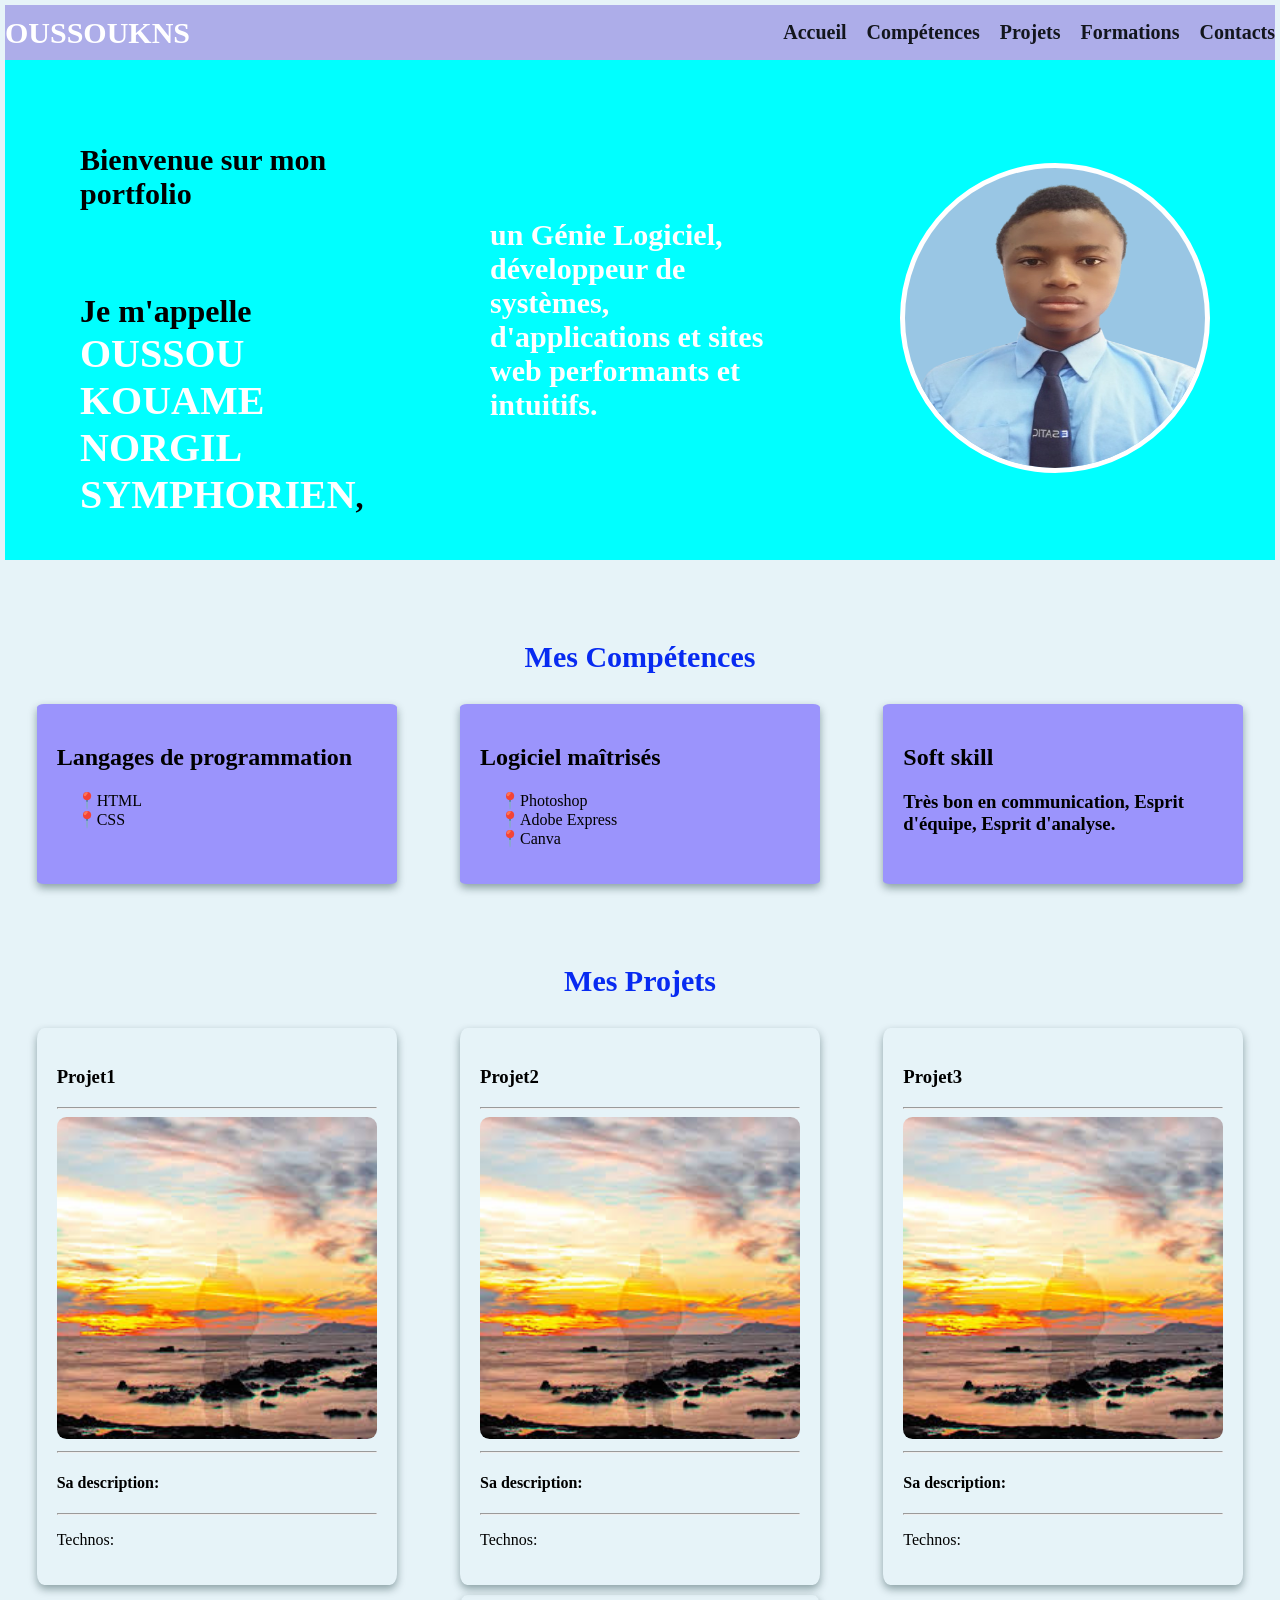
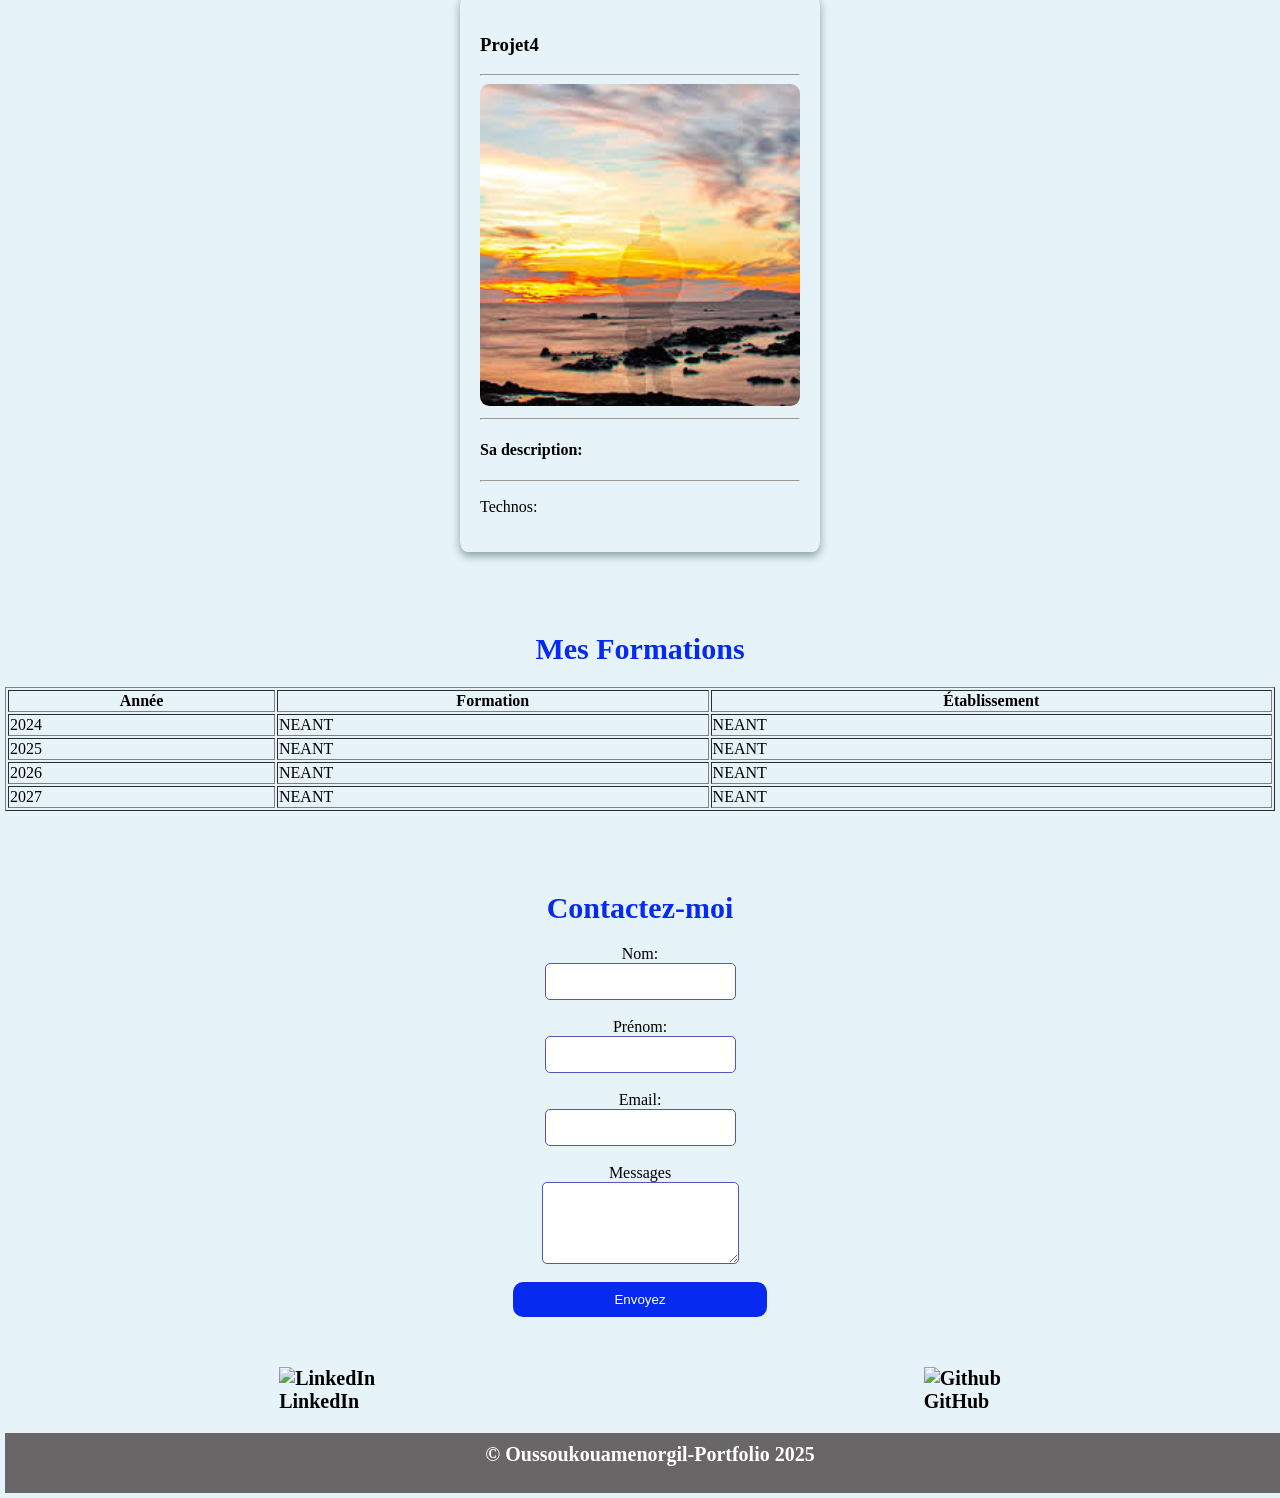
==== index.html @ c42a093f "Add files via upload" ====
<!DOCTYPE html>
<html lang="en">
<head>
    <meta charset="UTF-8">
    <meta name="viewport" content="width=device-width, initial-scale=1.0">
    <link rel="stylesheet" href="style.css">
    <title>monportfolio</title>
</head>
<body>
    <nav>
        <a href="index.html" class="title">OUSSOUKNS</a>
        <ul class="lien" id="lien">
            <li><a href="#accueil">Accueil</a></li>
            <li><a href="#competence">Compétences</a></li>
            <li><a href="#projet">Projets</a></li>
            <li><a href="#formation">Formations</a></li>
            <li><a href="#contact">Contacts</a></li>
        </ul>
        <div class="burger" id="burger">
            <span></span>
            <span></span>
            <span></span>
        </div>
    </nav>
    <div class="hero" id="accueil">
        <div class="accueil">
            <br>
            <h2>Bienvenue sur mon portfolio</h2><br><br>
            <h1>Je m'appelle <span>OUSSOU KOUAME NORGIL SYMPHORIEN</span>,</h1>
        </div>
        <div class="accueil">
            <h3>un Génie Logiciel, développeur de systèmes, d'applications et sites web performants et intuitifs.</h3>
        </div>
        <div class="accueil">
            <img src="phot.png" alt="Portfolio Image">
        </div>
        
    </div>
    <!--conmpétence-->
    <h1 class="titre" id="competence">Mes Compétences</h1>
    <div class="competence">
        
        <div class="cp">
            <h2 >Langages de programmation</h2>
            <ul>
                <li>HTML</li>
                <li>CSS</li>
            </ul>
        </div>
        <div class="cp">
            <h2 >Logiciel maîtrisés</h2>
            <ul>
                <li>Photoshop</li>
                <li>Adobe Express</li>
                <li>Canva</li>
            </ul>
        </div>
        <div class="cp">
            <h2>Soft skill </h2>
            <h3>Très bon en communication, Esprit d'équipe, Esprit d'analyse. </h3>
        </div>
    </div>
    <h1 class="titre" id="projet">Mes Projets</h1>
    <div class="projet">
        
        <div class="pj">
            <h3>Projet1</h3><hr>
            <img src="image1.jpeg" alt="projet1"><hr>
            <h4>Sa description:</h4><hr>
            <p>Technos:</p>
        </div>
        <div class="pj">
            <h3>Projet2</h3><hr>
            <img src="image1.jpeg" alt="projet1"><hr>
            <h4>Sa description:</h4><hr>
            <p>Technos:</p>
        </div>
        <div class="pj">
            <h3>Projet3</h3><hr>
            <img src="image1.jpeg" alt="projet1"><hr>
            <h4>Sa description:</h4><hr>
            <p>Technos:</p>
        </div>
        <div class="pj">
            <h3>Projet4</h3><hr>
            <img src="image1.jpeg" alt="projet1"><hr>
            <h4>Sa description:</h4><hr>
            <p>Technos:</p>
        </div>
    </div>
    <h1 class="titre" id="formation">Mes Formations</h1>
    <div class="formation">
        
        <table border="1" width="100%">
            <tr>
                <th>Année</th>
                <th>Formation</th>
                <th>Établissement</th>
            </tr>
            <tr>
                <td>2024</td>
                <td>NEANT</td>
                <td>NEANT</td>
            </tr>
            <tr>
                <td>2025</td>
                <td>NEANT</td>
                <td>NEANT</td>
            </tr>
            <tr>
                <td>2026</td>
                <td>NEANT</td>
                <td>NEANT</td>
            </tr>
            <tr>
                <td>2027</td>
                <td>NEANT</td>
                <td>NEANT</td>
            </tr>
        </table>
    </div>
    <h1 class="titre" id="contact">Contactez-moi </h1>
    <div class="contact">
        <form action="">
            <label for="nom">Nom:</label>
            <input type="text" id="nom" name="nom" required><br>
            <label for="prenom">Prénom:</label>
            <input type="text" id="prenom" name="prenom" required><br>
            <label for="email">Email:</label>
            <input type="email" id="email" name="email" required><br>
            <label for="message">Messages</label>
            <textarea id="message" name="message" rows="4" required></textarea><br>
            <button type="submit" id="messagerie">Envoyez</button>
        </form>
    </div>
    <div class="canaux">
        <!--lien vers linkedin et github avec des icons--> 
        <div> <a href="https://www.linkedin.com/in/kouame-oussou/"><img src="https://img.freepik.com/vecteurs-premium/logo-rond-linkedin-isole-fond-blanc_469489-985.jpg?semt=ais_hybrid&w=740" alt="LinkedIn" width="50" height="50"><br>LinkedIn</a></div>
        <div><a href="https://github.com/000000DI"><img src="https://cdn.pixabay.com/photo/2022/01/30/13/33/github-6980894_640.png" alt="Github" width="50" height="50"><br>GitHub</a></div>
    </div>
    <footer>

        <p>&copy; <a href="index.html">Oussoukouamenorgil-Portfolio 2025</a> </p>
    </footer>
    <script>
        const burger =document.getElementById('burger');
        const liens= document.getElementById('lien');
        burger.addEventListener('click',() => {
            liens.classList.toggle('active');
            
        });
        
        //Effacer les données du formulaire après l'envoi
        const form = document.querySelector('form');
        form.addEventListener('submit', (event) => {
            event.preventDefault(); // Empêche l'envoi du formulaire
            form.reset(); // Réinitialise le formulaire
            alert('Message envoyé ✨✉!');
        });
    </script>
 
</body>
</html>
---- style.css ----
body{
    background-color: #e6f3f8;
    margin: 5px;
}
/* les liens et listes*/
nav{
    background-color: rgb(173, 173, 233);
    position:relative;
    display: flex;
    justify-content: space-between;
    align-items: center;
    z-index: 4;
    
}
.title{
    color: white;
    font-size: 30px;
    text-decoration: none;
    font-weight: bold;
}

nav ul{
    display: flex;
    gap: 20px;
    list-style: none; 
}
.burger{
    display: none;
    cursor: pointer;
    gap: 4px;
    flex-direction: column;
}

.burger span{
    height: 3px;
    width: 30px;
    background-color: rgb(29, 86, 190);
    border-radius: 5px;
}
@media (max-width:768px){
    .lien {
        display: none;
        position: absolute;
        top: 25px;
        right: 5px;
        background-color: rgb(173, 173, 233);
        flex-direction: column;
        width: 40%;
        border: 2px solid rgb(173, 173, 233);

    }
    .lien li{
        gap: 5px;
        padding: 10px;
        text-align: center;
        border: 1px solid rgb(82, 82, 185);
        border-radius: 5px;
    }
   
    .burger{
        display: flex;
    }
    .lien.active{
        display: flex;
    }


}


nav .lien li a:hover{
    color: white;
    
}
nav .lien li a{
    color: rgb(19, 22, 29);
    transition: color 0.3s;
    text-decoration: none;
    
}
nav .lien li{
    font-size: 20px;
    font-weight: bold;
   
    
}



/*le hero*/
.hero{
    background-color: aqua;
    display: flex;
    flex-wrap: wrap;
    align-items: center;

    background-size: cover;
    background-image: url('land.jpg');
    justify-content: space-around;
    z-index: 3;
    padding: 20px;
}

.hero div h2{
    font-size: 30px;
    
}
.hero div h1, .hero div h2{
    color: black;
}
/* le hero à voir*/
.hero .accueil{
    width: 300px;
    margin-top: 20px;
   
}
.hero div span{
    color: white;
    font-size: 40px;
    font-weight: bold;
}
.hero div h1:hover span{
    color: rgb(221, 129, 23);
}
.hero .accueil h3{
    color: white;
    font-family:Verdana;
    font-weight: bold;
    font-size: 30px;
}
.hero div img{
   
    width: 300px;
    height: 300px;
    background-color: rgb(153, 198, 228);
    border-radius: 50%;
    border: 5px solid white;
    
}
/*le contenu*/
.titre{
    text-align: center;
    font-size: 30px;
    font-weight: bold;
    margin-top: 20px;
    margin-top: 80px;
    color: rgb(7, 42, 241);
}
.competence, .projet{
    display: flex;
    justify-content: space-around;
    flex-wrap: wrap;
    height: auto;
}
.competence .cp, .projet .pj{
    box-shadow:0 4px 8px rgba(1, 38, 41, 0.4) ;
    width: 320px;
    padding: 20px;
    border-radius: 2%;
    margin-top: 10px;
}
.competence .cp{
    background-color: rgb(155, 148, 252);
}
.projet .pj img{
    width: 100%;
    border-radius: 3%;
    text-align: center;
}
.projet .pj:hover img{
    transform: translate(-30%, -30%) scale(1.1);
}
.cp ul li{
    list-style: '📍';
}
/*formuaire de contact*/
.contact{
    text-align: center;

}
form{
    display: flex;
    flex-direction: column;
    align-items: center;
}
form input, form textarea{
    border: 1px solid rgb(85, 85, 189);
    border-radius: 5px;
    padding: 10px;
    outline: none;
}
form button{
    outline: none;
    border: none;
    background-color: rgb(7, 42, 241);
    padding: 10px;
    color: white;
    border-radius: 10px;
    width: 20%;
}
form button:hover{
    background-color: rgb(18, 221, 35);
    transition: 0.5s;
}
.canaux{

    justify-content: space-around;
    display: flex;
    margin-top: 50px;
    flex-wrap: wrap;
}
.canaux div a{
    text-decoration: none;
    color: black;
    font-size: 20px;
    font-weight: bold;

}





/*footer*/
footer{
    background-color: rgb(104, 102, 102);
    color: white;
    position: relative;
    padding: 10px;
    width: 100%;
    height: 40px;
    margin-top: 20px;
    margin-bottom: 0;
}
footer p{
    text-align: center;
    font-size: 20px;
    font-weight: bold;
    margin: 0;
    padding: 0;
}
footer p a{
    text-decoration: none;
    color: white;
}
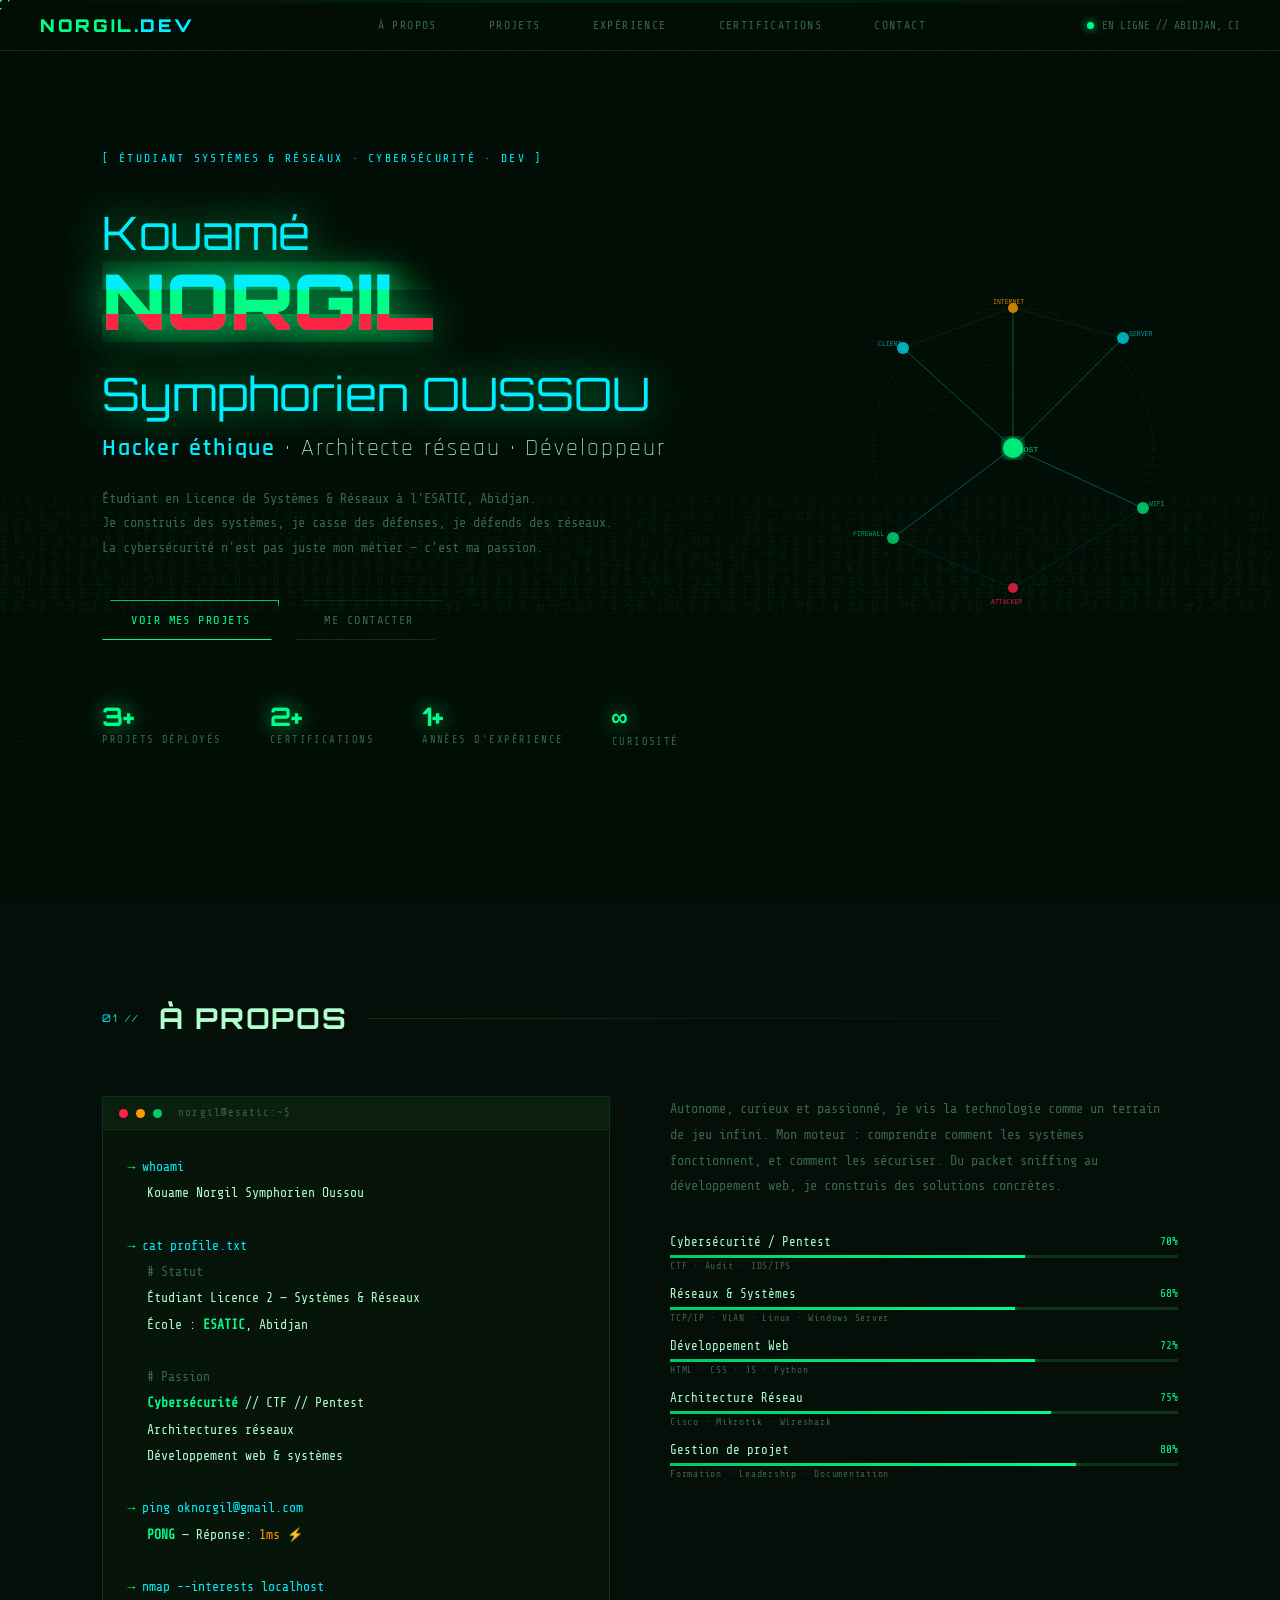
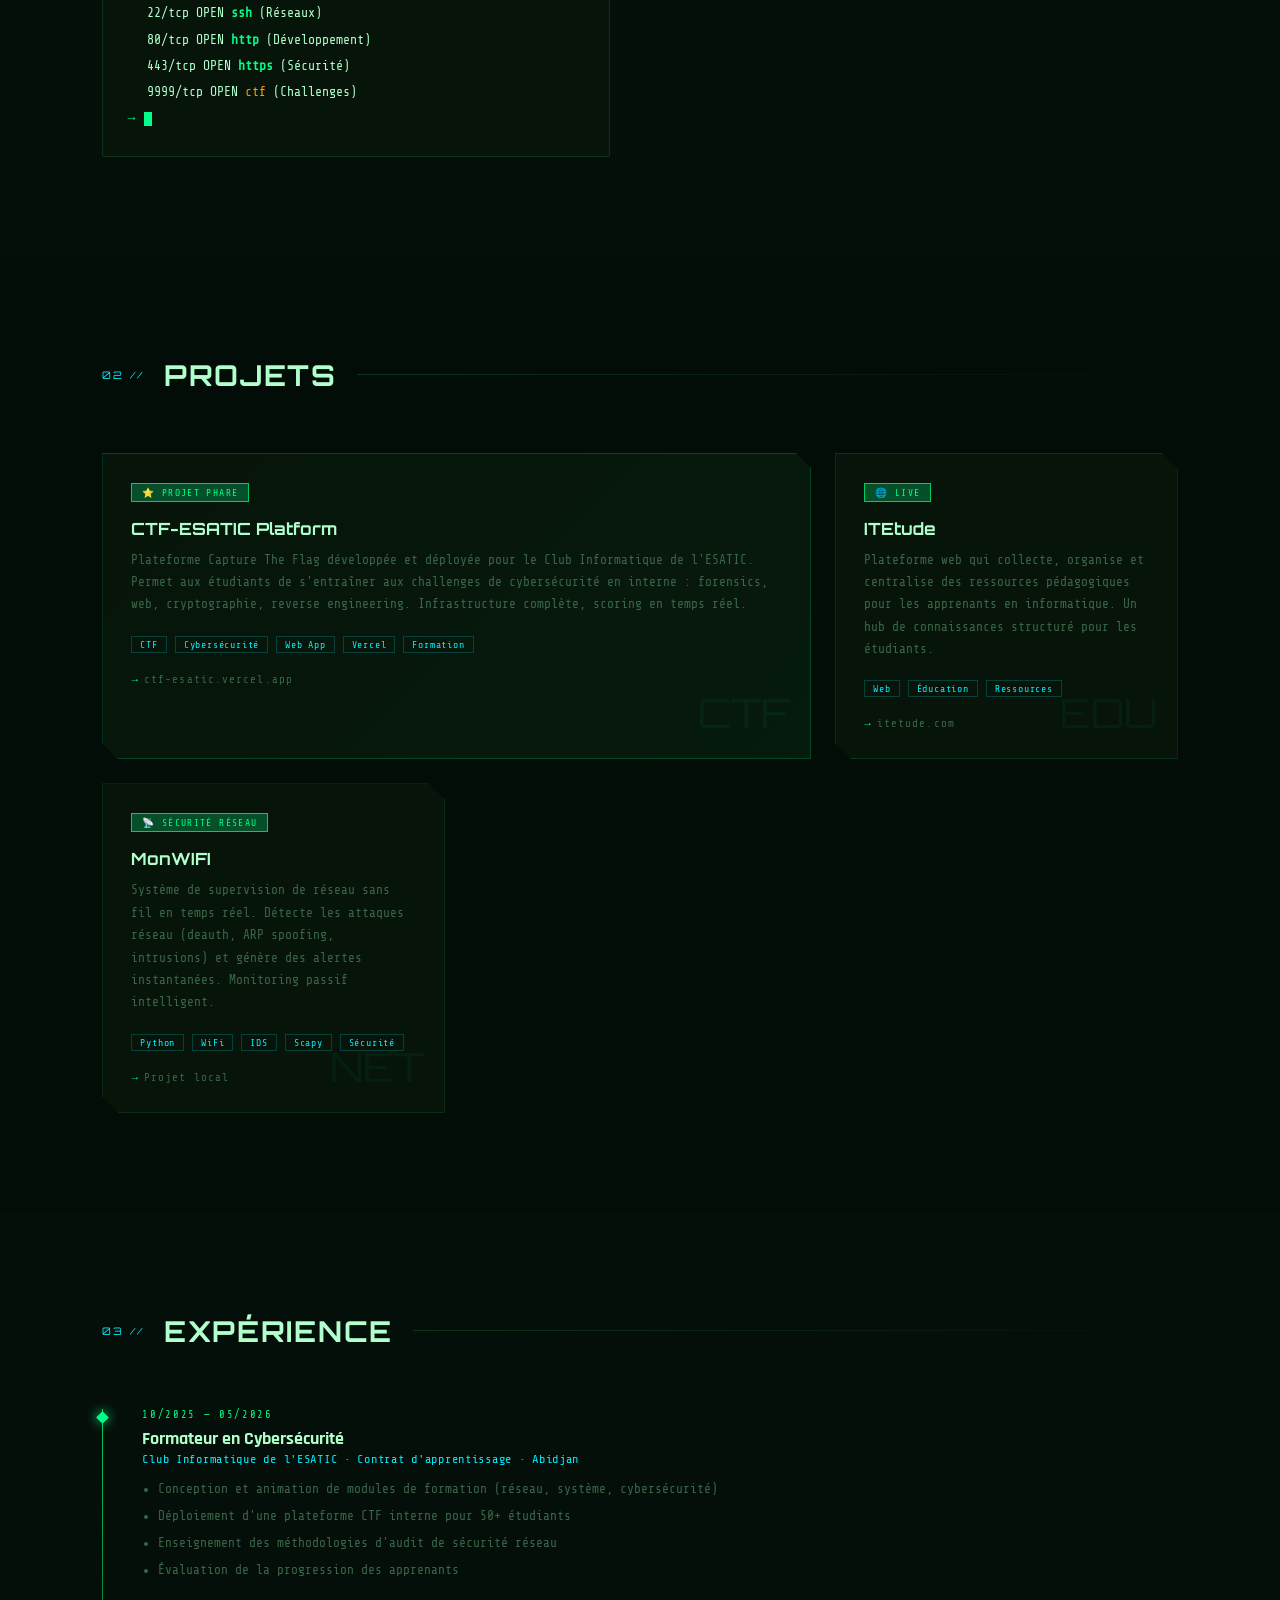
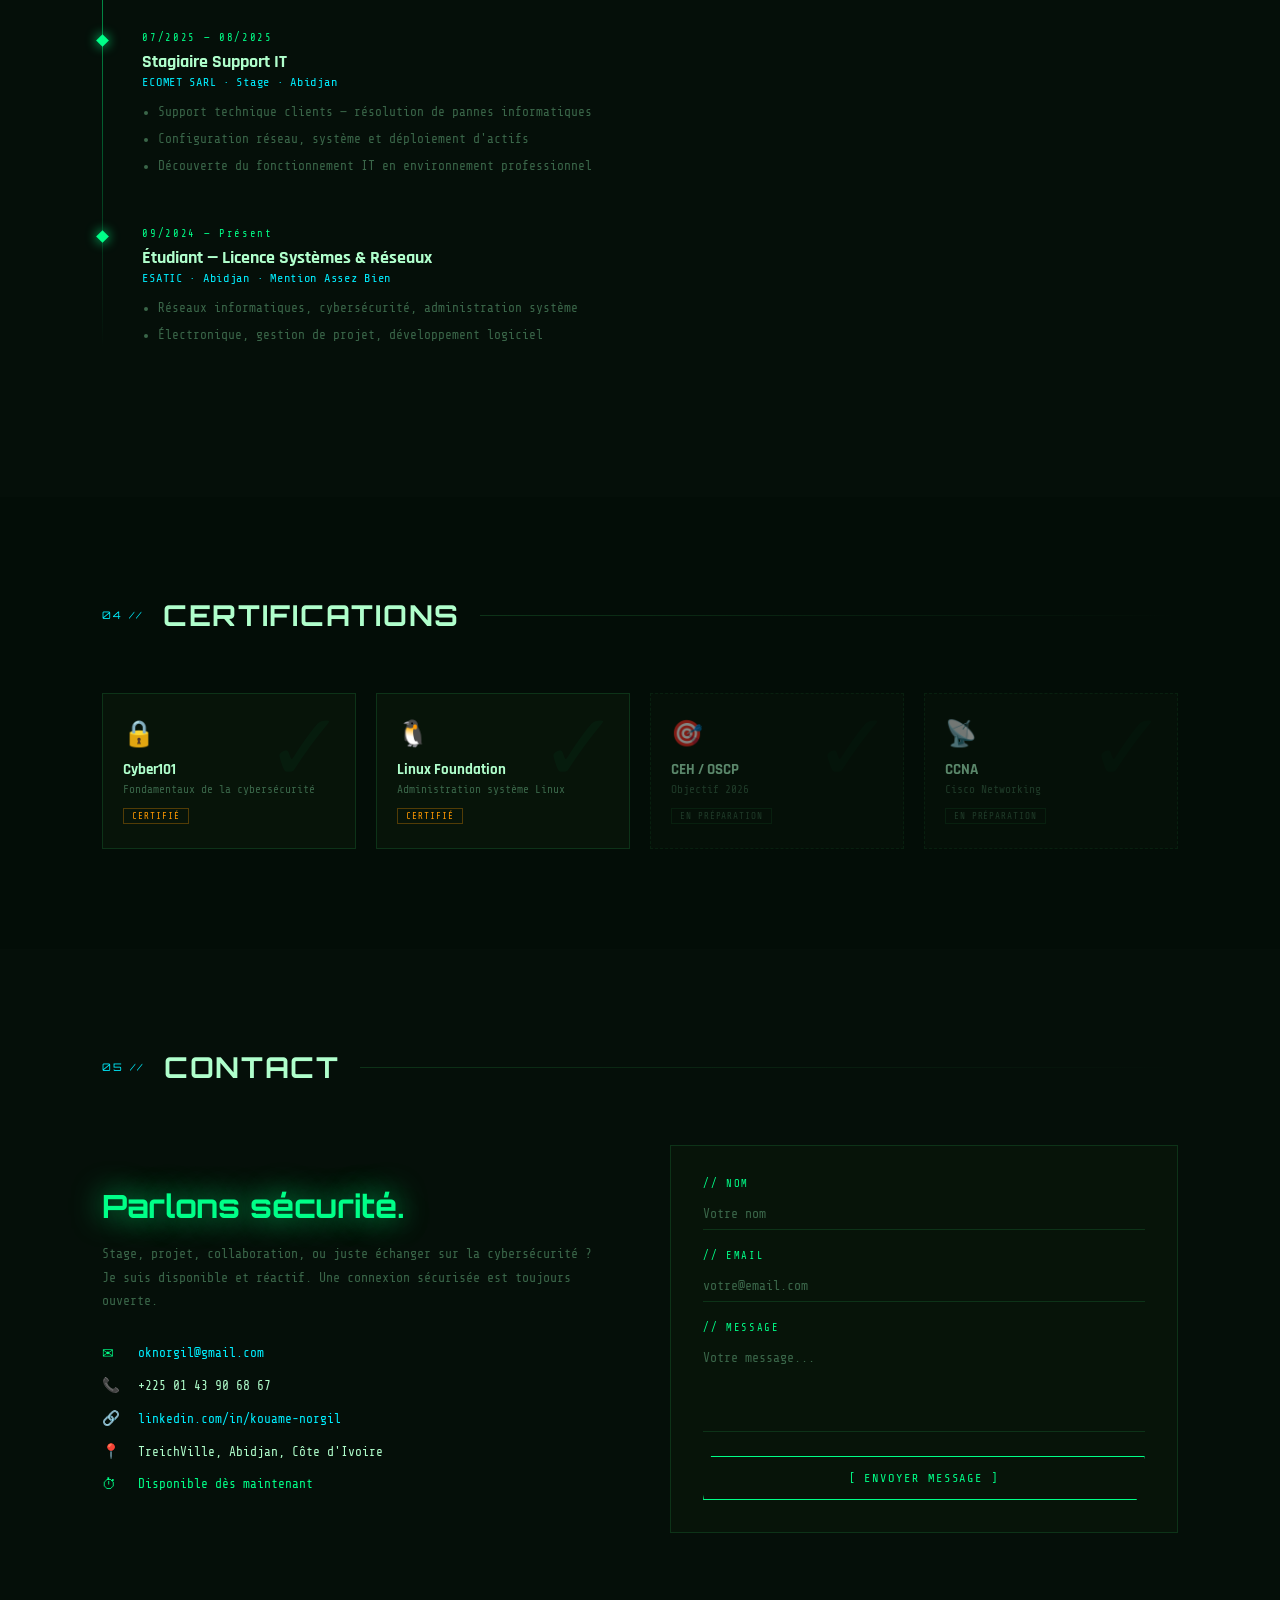
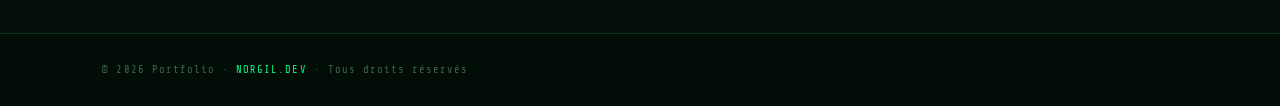
==== commit d462ed93: "Update print statement from 'Hello' to 'Goodbye'" ====
--- a/index.html
+++ b/index.html
@@ -1,163 +1,1282 @@
 <!DOCTYPE html>
-<html lang="en">
+<html lang="fr">
 <head>
-    <meta charset="UTF-8">
-    <meta name="viewport" content="width=device-width, initial-scale=1.0">
-    <link rel="stylesheet" href="style.css">
-    <title>monportfolio</title>
+<meta charset="UTF-8">
+<meta name="viewport" content="width=device-width, initial-scale=1.0">
+<title>NORGIL.dev // Portfolio</title>
+<link href="https://fonts.googleapis.com/css2?family=Share+Tech+Mono&family=Orbitron:wght@400;700;900&family=Rajdhani:wght@300;400;600;700&display=swap" rel="stylesheet">
+<style>
+:root {
+  --green: #00ff88;
+  --green2: #00cc66;
+  --green-dim: #00ff8840;
+  --cyan: #00eeff;
+  --red: #ff2244;
+  --orange: #ff9900;
+  --bg: #030d07;
+  --bg2: #050f09;
+  --panel: #071409;
+  --border: #0d3318;
+  --text: #b0ffcc;
+  --dim: #3a6649;
+}
+
+* { margin: 0; padding: 0; box-sizing: border-box; }
+
+html { scroll-behavior: smooth; }
+
+body {
+  background: var(--bg);
+  color: var(--text);
+  font-family: 'Share Tech Mono', monospace;
+  overflow-x: hidden;
+  cursor: none;
+}
+
+/* ── CUSTOM CURSOR ── */
+#cursor {
+  width: 20px; height: 20px;
+  border: 2px solid var(--green);
+  position: fixed; top: 0; left: 0;
+  pointer-events: none; z-index: 9999;
+  transform: translate(-50%, -50%);
+  transition: transform 0.08s, border-color 0.2s;
+  clip-path: polygon(50% 0%, 100% 50%, 50% 100%, 0% 50%);
+}
+#cursor-dot {
+  width: 4px; height: 4px;
+  background: var(--green);
+  border-radius: 50%;
+  position: fixed; top: 0; left: 0;
+  pointer-events: none; z-index: 9999;
+  transform: translate(-50%, -50%);
+}
+
+/* ── SCANLINES OVERLAY ── */
+body::before {
+  content: '';
+  position: fixed; inset: 0;
+  background: repeating-linear-gradient(
+    0deg,
+    transparent,
+    transparent 2px,
+    rgba(0,255,136,0.015) 2px,
+    rgba(0,255,136,0.015) 4px
+  );
+  pointer-events: none;
+  z-index: 100;
+}
+
+/* ── MATRIX RAIN CANVAS ── */
+#matrix-canvas {
+  position: fixed; top: 0; left: 0;
+  width: 100%; height: 100%;
+  opacity: 0.06;
+  pointer-events: none;
+  z-index: 0;
+}
+
+/* ── NOISE TEXTURE ── */
+body::after {
+  content: '';
+  position: fixed; inset: 0;
+  background-image: url("data:image/svg+xml,%3Csvg viewBox='0 0 200 200' xmlns='http://www.w3.org/2000/svg'%3E%3Cfilter id='n'%3E%3CfeTurbulence type='fractalNoise' baseFrequency='0.9' numOctaves='4'/%3E%3C/filter%3E%3Crect width='100%25' height='100%25' filter='url(%23n)' opacity='0.03'/%3E%3C/svg%3E");
+  pointer-events: none; z-index: 1; opacity: 0.4;
+}
+
+/* ── LAYOUT ── */
+.wrapper { position: relative; z-index: 2; }
+
+/* ── NAV ── */
+nav {
+  position: fixed; top: 0; left: 0; right: 0;
+  display: flex; align-items: center; justify-content: space-between;
+  padding: 14px 40px;
+  background: linear-gradient(180deg, #030d07ee, transparent);
+  z-index: 500;
+  border-bottom: 1px solid var(--border);
+  backdrop-filter: blur(4px);
+}
+
+.nav-logo {
+  font-family: 'Orbitron', monospace;
+  font-size: 1.1rem; font-weight: 900;
+  color: var(--green);
+  letter-spacing: 0.15em;
+}
+.nav-logo span { color: var(--cyan); }
+
+.nav-links { display: flex; gap: 30px; align-items: center; }
+.nav-links a {
+  color: var(--dim); text-decoration: none;
+  font-size: 0.72rem; letter-spacing: 0.12em;
+  text-transform: uppercase;
+  transition: color 0.2s;
+  position: relative;
+}
+.nav-links a::before {
+  content: '// ';
+  color: var(--green2);
+  opacity: 0;
+  transition: opacity 0.2s;
+}
+.nav-links a:hover { color: var(--green); }
+.nav-links a:hover::before { opacity: 1; }
+
+.nav-status {
+  display: flex; align-items: center; gap: 8px;
+  font-size: 0.68rem; color: var(--dim);
+}
+.status-dot {
+  width: 7px; height: 7px; border-radius: 50%;
+  background: var(--green);
+  box-shadow: 0 0 8px var(--green);
+  animation: blink 1.4s infinite;
+}
+@keyframes blink { 0%,100%{opacity:1} 50%{opacity:0.2} }
+
+/* ── HERO ── */
+#hero {
+  min-height: 100vh;
+  display: flex; flex-direction: column;
+  justify-content: center; align-items: flex-start;
+  padding: 0 8vw;
+  position: relative;
+  overflow: hidden;
+}
+
+.hero-tag {
+  font-size: 0.72rem; color: var(--cyan);
+  letter-spacing: 0.2em; margin-bottom: 16px;
+  opacity: 0; animation: fadeUp 0.6s 0.3s forwards;
+}
+
+.hero-name {
+  font-family: 'Orbitron', monospace;
+  font-size: clamp(2.5rem, 6vw, 5rem);
+  font-weight: 900;
+  color: var(--green);
+  line-height: 1.05;
+  text-shadow: 0 0 40px var(--green2), 0 0 80px rgba(0,255,136,0.2);
+  opacity: 0; animation: fadeUp 0.7s 0.5s forwards;
+}
+.hero-name .glitch {
+  position: relative; display: inline-block;
+}
+.hero-name .glitch::before,
+.hero-name .glitch::after {
+  content: attr(data-text);
+  position: absolute; top: 0; left: 0;
+  width: 100%; height: 100%;
+}
+.hero-name .glitch::before {
+  color: var(--cyan); animation: glitch1 4s infinite;
+  clip-path: polygon(0 0, 100% 0, 100% 35%, 0 35%);
+}
+.hero-name .glitch::after {
+  color: var(--red); animation: glitch2 4s infinite;
+  clip-path: polygon(0 65%, 100% 65%, 100% 100%, 0 100%);
+}
+
+@keyframes glitch1 {
+  0%,90%,100%{transform:translate(0)} 92%{transform:translate(-3px,1px)}
+  94%{transform:translate(3px,-1px)} 96%{transform:translate(0)}
+}
+@keyframes glitch2 {
+  0%,90%,100%{transform:translate(0)} 92%{transform:translate(3px,1px)}
+  94%{transform:translate(-3px,-1px)} 96%{transform:translate(0)}
+}
+
+.hero-sub {
+  font-family: 'Rajdhani', sans-serif;
+  font-size: clamp(1rem, 2.5vw, 1.5rem);
+  font-weight: 300; color: var(--text);
+  margin-top: 10px; letter-spacing: 0.08em;
+  opacity: 0; animation: fadeUp 0.7s 0.7s forwards;
+}
+.hero-sub em { color: var(--cyan); font-style: normal; font-weight: 600; }
+
+.hero-desc {
+  max-width: 580px;
+  margin-top: 24px;
+  font-size: 0.85rem; color: var(--dim);
+  line-height: 1.8;
+  opacity: 0; animation: fadeUp 0.7s 0.9s forwards;
+}
+
+.hero-cta {
+  display: flex; gap: 16px; margin-top: 40px;
+  opacity: 0; animation: fadeUp 0.7s 1.1s forwards;
+}
+
+.btn-primary {
+  background: transparent;
+  border: 1px solid var(--green);
+  color: var(--green);
+  font-family: 'Share Tech Mono', monospace;
+  font-size: 0.75rem; letter-spacing: 0.12em;
+  padding: 12px 28px; cursor: pointer;
+  text-decoration: none; display: inline-block;
+  text-transform: uppercase;
+  transition: all 0.25s;
+  clip-path: polygon(8px 0%, 100% 0%, calc(100% - 8px) 100%, 0% 100%);
+}
+.btn-primary:hover {
+  background: var(--green);
+  color: var(--bg);
+  box-shadow: 0 0 30px var(--green2);
+}
+
+.btn-secondary {
+  background: transparent;
+  border: 1px solid var(--border);
+  color: var(--dim);
+  font-family: 'Share Tech Mono', monospace;
+  font-size: 0.75rem; letter-spacing: 0.12em;
+  padding: 12px 28px; cursor: pointer;
+  text-decoration: none; display: inline-block;
+  text-transform: uppercase;
+  transition: all 0.25s;
+  clip-path: polygon(8px 0%, 100% 0%, calc(100% - 8px) 100%, 0% 100%);
+}
+.btn-secondary:hover { border-color: var(--cyan); color: var(--cyan); }
+
+/* Hero decorative lines */
+.hero-deco {
+  position: absolute; right: 6vw; top: 50%;
+  transform: translateY(-50%);
+  opacity: 0; animation: fadeIn 1s 1.4s forwards;
+}
+
+.network-svg { width: 380px; height: 380px; }
+
+/* Stat strip */
+.hero-stats {
+  display: flex; gap: 48px; margin-top: 60px;
+  opacity: 0; animation: fadeUp 0.7s 1.3s forwards;
+}
+.stat-item {}
+.stat-val {
+  font-family: 'Orbitron', monospace;
+  font-size: 1.6rem; font-weight: 700;
+  color: var(--green);
+  text-shadow: 0 0 20px var(--green2);
+}
+.stat-label {
+  font-size: 0.65rem; color: var(--dim);
+  letter-spacing: 0.14em; text-transform: uppercase;
+  margin-top: 2px;
+}
+
+@keyframes fadeUp {
+  from { opacity:0; transform: translateY(20px); }
+  to   { opacity:1; transform: translateY(0); }
+}
+@keyframes fadeIn {
+  from { opacity: 0; } to { opacity: 1; }
+}
+
+/* ── SECTION BASE ── */
+section {
+  padding: 100px 8vw;
+  position: relative;
+}
+
+.section-header {
+  display: flex; align-items: center; gap: 20px;
+  margin-bottom: 60px;
+}
+
+.section-num {
+  font-family: 'Orbitron', monospace;
+  font-size: 0.65rem; color: var(--cyan);
+  letter-spacing: 0.2em;
+}
+
+.section-title {
+  font-family: 'Orbitron', monospace;
+  font-size: clamp(1.3rem, 2.5vw, 1.8rem);
+  font-weight: 700; color: var(--text);
+  letter-spacing: 0.06em;
+}
+
+.section-line {
+  flex: 1; height: 1px;
+  background: linear-gradient(90deg, var(--border), transparent);
+}
+
+/* ── ABOUT ── */
+#about { background: var(--bg2); }
+
+.about-grid {
+  display: grid; grid-template-columns: 1fr 1fr;
+  gap: 60px; align-items: start;
+}
+
+.terminal-box {
+  background: var(--panel);
+  border: 1px solid var(--border);
+  border-radius: 2px;
+  overflow: hidden;
+}
+
+.terminal-bar {
+  background: #0a1f0e;
+  padding: 10px 16px;
+  display: flex; align-items: center; gap: 8px;
+  border-bottom: 1px solid var(--border);
+}
+.t-dot { width: 9px; height: 9px; border-radius: 50%; }
+.t-r { background: var(--red); }
+.t-y { background: var(--orange); }
+.t-g { background: var(--green2); }
+.terminal-title {
+  font-size: 0.65rem; color: var(--dim);
+  letter-spacing: 0.1em; margin-left: 8px;
+}
+
+.terminal-body {
+  padding: 24px;
+  font-size: 0.82rem;
+  line-height: 2;
+}
+
+.t-prompt { color: var(--green); }
+.t-cmd { color: var(--cyan); }
+.t-comment { color: var(--dim); }
+.t-output { color: var(--text); padding-left: 20px; }
+.t-highlight { color: var(--green); font-weight: bold; }
+.t-error { color: var(--red); }
+.t-warn { color: var(--orange); }
+
+.cursor-blink {
+  display: inline-block; width: 8px; height: 14px;
+  background: var(--green); margin-left: 2px;
+  animation: blink 1s infinite; vertical-align: middle;
+}
+
+/* Skills radar */
+.skills-list { display: flex; flex-direction: column; gap: 16px; }
+
+.skill-item { position: relative; }
+.skill-header {
+  display: flex; justify-content: space-between;
+  margin-bottom: 6px; font-size: 0.78rem;
+}
+.skill-name { color: var(--text); }
+.skill-pct { color: var(--green); font-size: 0.7rem; }
+
+.skill-bar {
+  height: 3px;
+  background: var(--border);
+  position: relative; overflow: hidden;
+}
+.skill-fill {
+  height: 100%;
+  background: linear-gradient(90deg, var(--green2), var(--green));
+  box-shadow: 0 0 8px var(--green);
+  width: 0;
+  transition: width 1.5s cubic-bezier(0.16, 1, 0.3, 1);
+}
+.skill-fill.animated { }
+
+.skill-tag {
+  font-size: 0.6rem; color: var(--dim);
+  letter-spacing: 0.08em;
+  margin-top: 3px;
+}
+
+/* ── PROJECTS ── */
+#projects { background: var(--bg); }
+
+.projects-grid {
+  display: grid;
+  grid-template-columns: repeat(auto-fit, minmax(320px, 1fr));
+  gap: 24px;
+}
+
+.project-card {
+  background: var(--panel);
+  border: 1px solid var(--border);
+  padding: 28px;
+  position: relative; overflow: hidden;
+  transition: border-color 0.3s, transform 0.3s;
+  cursor: pointer;
+  clip-path: polygon(0 0, calc(100% - 16px) 0, 100% 16px, 100% 100%, 16px 100%, 0 calc(100% - 16px));
+}
+.project-card::before {
+  content: '';
+  position: absolute; top: 0; left: -100%;
+  width: 100%; height: 1px;
+  background: linear-gradient(90deg, transparent, var(--green), transparent);
+  transition: left 0.6s;
+}
+.project-card:hover::before { left: 100%; }
+.project-card:hover {
+  border-color: var(--green2);
+  transform: translateY(-4px);
+  box-shadow: 0 0 30px rgba(0,255,136,0.08);
+}
+
+.project-badge {
+  display: inline-block;
+  background: var(--green-dim);
+  border: 1px solid var(--green2);
+  color: var(--green);
+  font-size: 0.6rem; letter-spacing: 0.14em;
+  padding: 3px 10px; margin-bottom: 16px;
+  text-transform: uppercase;
+}
+
+.project-name {
+  font-family: 'Orbitron', monospace;
+  font-size: 1.05rem; font-weight: 700;
+  color: var(--text); margin-bottom: 10px;
+}
+
+.project-desc {
+  font-size: 0.8rem; color: var(--dim);
+  line-height: 1.75; margin-bottom: 20px;
+}
+
+.project-tags {
+  display: flex; flex-wrap: wrap; gap: 8px;
+  margin-bottom: 20px;
+}
+.tag {
+  font-size: 0.62rem; color: var(--cyan);
+  border: 1px solid rgba(0,238,255,0.2);
+  padding: 2px 8px; letter-spacing: 0.08em;
+}
+
+.project-links { display: flex; gap: 16px; }
+.proj-link {
+  font-size: 0.68rem; color: var(--dim);
+  text-decoration: none; letter-spacing: 0.1em;
+  transition: color 0.2s;
+  display: flex; align-items: center; gap: 5px;
+}
+.proj-link:hover { color: var(--green); }
+.proj-link::before { content: '→ '; color: var(--green); }
+
+.project-icon {
+  position: absolute; bottom: 20px; right: 20px;
+  font-size: 2.5rem; opacity: 0.05;
+  font-family: 'Orbitron', monospace;
+  color: var(--green);
+}
+
+/* featured card */
+.project-card.featured {
+  grid-column: span 2;
+  border-color: rgba(0,255,136,0.2);
+  background: linear-gradient(135deg, var(--panel), #071a0e);
+}
+@media (max-width: 768px) {
+  .project-card.featured { grid-column: span 1; }
+}
+
+/* ── EXPERIENCE ── */
+#experience { background: var(--bg2); }
+
+.timeline {
+  position: relative;
+  padding-left: 40px;
+}
+.timeline::before {
+  content: '';
+  position: absolute; left: 0; top: 0; bottom: 0;
+  width: 1px; background: linear-gradient(180deg, var(--green2), transparent);
+}
+
+.timeline-item {
+  position: relative; margin-bottom: 50px;
+}
+.timeline-dot {
+  position: absolute; left: -44px; top: 4px;
+  width: 9px; height: 9px;
+  background: var(--green);
+  box-shadow: 0 0 12px var(--green);
+  transform: rotate(45deg);
+}
+
+.tl-date {
+  font-size: 0.65rem; color: var(--green);
+  letter-spacing: 0.16em; margin-bottom: 6px;
+}
+.tl-role {
+  font-family: 'Rajdhani', sans-serif;
+  font-size: 1.15rem; font-weight: 700;
+  color: var(--text); margin-bottom: 2px;
+}
+.tl-org {
+  font-size: 0.75rem; color: var(--cyan);
+  margin-bottom: 12px; letter-spacing: 0.06em;
+}
+.tl-desc {
+  font-size: 0.8rem; color: var(--dim);
+  line-height: 1.8;
+}
+.tl-desc li { margin-left: 16px; margin-bottom: 4px; }
+
+/* ── CERTS ── */
+#certs { background: var(--bg); }
+
+.certs-grid {
+  display: grid;
+  grid-template-columns: repeat(auto-fit, minmax(240px, 1fr));
+  gap: 20px;
+}
+
+.cert-card {
+  background: var(--panel);
+  border: 1px solid var(--border);
+  padding: 24px 20px;
+  transition: border-color 0.3s;
+  position: relative;
+  overflow: hidden;
+}
+.cert-card::after {
+  content: '✓';
+  position: absolute; top: -10px; right: 10px;
+  font-size: 6rem; color: var(--green);
+  opacity: 0.03; font-family: 'Orbitron', monospace;
+}
+.cert-card:hover { border-color: var(--orange); }
+
+.cert-icon { font-size: 1.6rem; margin-bottom: 12px; }
+.cert-name {
+  font-family: 'Rajdhani', sans-serif;
+  font-size: 0.95rem; font-weight: 700; color: var(--text);
+  margin-bottom: 4px;
+}
+.cert-issuer { font-size: 0.7rem; color: var(--dim); }
+
+.cert-badge {
+  display: inline-block; margin-top: 12px;
+  font-size: 0.58rem; color: var(--orange);
+  border: 1px solid rgba(255,153,0,0.3);
+  padding: 2px 8px; letter-spacing: 0.1em; text-transform: uppercase;
+}
+
+/* ── CONTACT ── */
+#contact {
+  background: var(--bg2);
+  min-height: 60vh;
+  display: flex; flex-direction: column; justify-content: center;
+}
+
+.contact-grid {
+  display: grid; grid-template-columns: 1fr 1fr;
+  gap: 60px; align-items: center;
+}
+
+.contact-text {}
+.contact-headline {
+  font-family: 'Orbitron', monospace;
+  font-size: clamp(1.4rem, 3vw, 2rem);
+  font-weight: 700; color: var(--green);
+  text-shadow: 0 0 30px var(--green2);
+  margin-bottom: 16px;
+}
+.contact-sub {
+  font-size: 0.82rem; color: var(--dim);
+  line-height: 1.8; margin-bottom: 32px;
+}
+
+.contact-items { display: flex; flex-direction: column; gap: 16px; }
+.contact-row {
+  display: flex; align-items: center; gap: 16px;
+}
+.contact-ico { color: var(--green); font-size: 0.9rem; min-width: 20px; }
+.contact-val {
+  font-size: 0.8rem; color: var(--text);
+}
+.contact-val a { color: var(--cyan); text-decoration: none; }
+.contact-val a:hover { text-decoration: underline; }
+
+.contact-form {
+  background: var(--panel);
+  border: 1px solid var(--border);
+  padding: 32px;
+}
+
+.form-group { margin-bottom: 20px; }
+.form-label {
+  display: block; font-size: 0.65rem;
+  color: var(--green); letter-spacing: 0.16em;
+  text-transform: uppercase; margin-bottom: 8px;
+}
+.form-input {
+  width: 100%;
+  background: transparent;
+  border: none; border-bottom: 1px solid var(--border);
+  color: var(--text); font-family: 'Share Tech Mono', monospace;
+  font-size: 0.82rem; padding: 8px 0;
+  outline: none; transition: border-color 0.2s;
+}
+.form-input:focus { border-color: var(--green); }
+.form-input::placeholder { color: var(--dim); }
+textarea.form-input { resize: none; height: 90px; }
+
+.form-submit {
+  width: 100%;
+  background: transparent;
+  border: 1px solid var(--green);
+  color: var(--green);
+  font-family: 'Share Tech Mono', monospace;
+  font-size: 0.75rem; letter-spacing: 0.16em;
+  padding: 14px; cursor: pointer;
+  text-transform: uppercase;
+  transition: all 0.25s;
+  clip-path: polygon(8px 0%, 100% 0%, calc(100% - 8px) 100%, 0% 100%);
+}
+.form-submit:hover {
+  background: var(--green); color: var(--bg);
+  box-shadow: 0 0 30px var(--green2);
+}
+
+/* ── FOOTER ── */
+footer {
+  padding: 30px 8vw;
+  background: var(--bg);
+  border-top: 1px solid var(--border);
+  display: flex; justify-content: space-between; align-items: center;
+}
+.footer-copy { font-size: 0.65rem; color: var(--dim); letter-spacing: 0.1em; }
+.footer-right { font-size: 0.65rem; color: var(--dim); }
+.footer-right span { color: var(--green); }
+
+/* ── SCAN LINE ANIM ── */
+@keyframes scan {
+  0% { top: -5%; } 100% { top: 105%; }
+}
+
+.scan-effect {
+  position: fixed; left: 0; right: 0; height: 3px;
+  background: linear-gradient(90deg, transparent, var(--green2), transparent);
+  opacity: 0.12; pointer-events: none; z-index: 200;
+  animation: scan 6s linear infinite;
+}
+
+/* ── LOADING SCREEN ── */
+#loader {
+  position: fixed; inset: 0;
+  background: var(--bg);
+  z-index: 10000;
+  display: flex; flex-direction: column;
+  justify-content: center; align-items: center;
+  gap: 24px;
+  transition: opacity 0.6s, visibility 0.6s;
+}
+#loader.hidden { opacity: 0; visibility: hidden; }
+
+.loader-logo {
+  font-family: 'Orbitron', monospace;
+  font-size: 1.4rem; font-weight: 900;
+  color: var(--green);
+  text-shadow: 0 0 30px var(--green);
+}
+
+.loader-bar {
+  width: 300px; height: 2px;
+  background: var(--border);
+}
+.loader-fill {
+  height: 100%;
+  background: linear-gradient(90deg, var(--green2), var(--green));
+  box-shadow: 0 0 10px var(--green);
+  width: 0; transition: width 0.05s linear;
+}
+
+.loader-text {
+  font-size: 0.7rem; color: var(--dim);
+  letter-spacing: 0.1em;
+}
+
+/* ── NETWORK SVG ANIMATION ── */
+.node { animation: nodePulse 3s ease-in-out infinite; }
+.node:nth-child(2) { animation-delay: 0.5s; }
+.node:nth-child(3) { animation-delay: 1s; }
+.node:nth-child(4) { animation-delay: 1.5s; }
+.node:nth-child(5) { animation-delay: 2s; }
+
+@keyframes nodePulse {
+  0%,100% { opacity: 0.5; r: 6; }
+  50% { opacity: 1; r: 8; }
+}
+
+.edge { stroke-dasharray: 200; animation: edgeFlow 3s linear infinite; }
+.edge:nth-child(even) { animation-direction: reverse; }
+@keyframes edgeFlow {
+  from { stroke-dashoffset: 200; }
+  to { stroke-dashoffset: 0; }
+}
+
+/* Responsive */
+@media (max-width: 768px) {
+  nav { padding: 12px 20px; }
+  .nav-links { display: none; }
+  section { padding: 70px 5vw; }
+  .about-grid, .contact-grid { grid-template-columns: 1fr; }
+  .hero-deco { display: none; }
+  .hero-stats { gap: 28px; flex-wrap: wrap; }
+  footer { flex-direction: column; gap: 10px; text-align: center; }
+}
+</style>
 </head>
 <body>
-    <nav>
-        <a href="index.html" class="title">OUSSOUKNS</a>
-        <ul class="lien" id="lien">
-            <li><a href="#accueil">Accueil</a></li>
-            <li><a href="#competence">Compétences</a></li>
-            <li><a href="#projet">Projets</a></li>
-            <li><a href="#formation">Formations</a></li>
-            <li><a href="#contact">Contacts</a></li>
-        </ul>
-        <div class="burger" id="burger">
-            <span></span>
-            <span></span>
-            <span></span>
+
+<!-- LOADER -->
+<div id="loader">
+  <div class="loader-logo">NORGIL.DEV</div>
+  <div class="loader-bar"><div class="loader-fill" id="loaderFill"></div></div>
+  <div class="loader-text" id="loaderText">Initializing secure connection...</div>
+</div>
+
+<!-- CUSTOM CURSOR -->
+<div id="cursor"></div>
+<div id="cursor-dot"></div>
+
+<!-- SCAN LINE -->
+<div class="scan-effect"></div>
+
+<!-- MATRIX BG -->
+<canvas id="matrix-canvas"></canvas>
+
+<div class="wrapper">
+
+<!-- NAV -->
+<nav>
+  <div class="nav-logo">NORGIL<span>.DEV</span></div>
+  <div class="nav-links">
+    <a href="#about">À Propos</a>
+    <a href="#projects">Projets</a>
+    <a href="#experience">Expérience</a>
+    <a href="#certs">Certifications</a>
+    <a href="#contact">Contact</a>
+  </div>
+  <div class="nav-status">
+    <div class="status-dot"></div>
+    <span>EN LIGNE // ABIDJAN, CI</span>
+  </div>
+</nav>
+
+<!-- HERO -->
+<section id="hero">
+  <div class="hero-tag">[ ÉTUDIANT SYSTÈMES &amp; RÉSEAUX · CYBERSÉCURITÉ · DEV ]</div>
+  <h1 class="hero-name">
+    <span style="color: var(--cyan); font-size: 0.6em; font-weight:400;">Kouamé</span><br>
+    <span class="glitch" data-text="NORGIL">NORGIL</span><br>
+    <span style="color: var(--cyan); font-size: 0.6em; font-weight:400;">Symphorien OUSSOU</span>
+  </h1>
+  <p class="hero-sub">
+    <em>Hacker éthique</em> · Architecte réseau · Développeur
+  </p>
+  <p class="hero-desc">
+    Étudiant en Licence de Systèmes &amp; Réseaux à l'ESATIC, Abidjan.<br>
+    Je construis des systèmes, je casse des défenses, je défends des réseaux.<br>
+    La cybersécurité n'est pas juste mon métier — c'est ma passion.
+  </p>
+  <div class="hero-cta">
+    <a href="#projects" class="btn-primary">Voir mes projets</a>
+    <a href="#contact" class="btn-secondary">Me contacter</a>
+  </div>
+  <div class="hero-stats">
+    <div class="stat-item">
+      <div class="stat-val" data-count="3">0</div>
+      <div class="stat-label">Projets déployés</div>
+    </div>
+    <div class="stat-item">
+      <div class="stat-val" data-count="2">0</div>
+      <div class="stat-label">Certifications</div>
+    </div>
+    <div class="stat-item">
+      <div class="stat-val" data-count="1">0</div>
+      <div class="stat-label">Années d'expérience</div>
+    </div>
+    <div class="stat-item">
+      <div class="stat-val">∞</div>
+      <div class="stat-label">Curiosité</div>
+    </div>
+  </div>
+
+  <!-- Network decoration -->
+  <div class="hero-deco">
+    <svg class="network-svg" viewBox="0 0 380 380" fill="none" xmlns="http://www.w3.org/2000/svg">
+      <!-- edges -->
+      <line class="edge" x1="190" y1="190" x2="80" y2="90" stroke="#00ff88" stroke-width="0.8" opacity="0.4"/>
+      <line class="edge" x1="190" y1="190" x2="300" y2="80" stroke="#00ff88" stroke-width="0.8" opacity="0.4"/>
+      <line class="edge" x1="190" y1="190" x2="320" y2="250" stroke="#00eeff" stroke-width="0.8" opacity="0.4"/>
+      <line class="edge" x1="190" y1="190" x2="70" y2="280" stroke="#00eeff" stroke-width="0.8" opacity="0.4"/>
+      <line class="edge" x1="190" y1="190" x2="190" y2="50" stroke="#00ff88" stroke-width="0.8" opacity="0.4"/>
+      <line class="edge" x1="80" y1="90" x2="190" y2="50" stroke="#00ff88" stroke-width="0.5" opacity="0.2"/>
+      <line class="edge" x1="300" y1="80" x2="190" y2="50" stroke="#00ff88" stroke-width="0.5" opacity="0.2"/>
+      <line class="edge" x1="320" y1="250" x2="190" y2="330" stroke="#00eeff" stroke-width="0.5" opacity="0.2"/>
+      <line class="edge" x1="70" y1="280" x2="190" y2="330" stroke="#00eeff" stroke-width="0.5" opacity="0.2"/>
+      <!-- outer ring -->
+      <circle cx="190" cy="190" r="140" stroke="#0d3318" stroke-width="0.5" stroke-dasharray="4 4"/>
+      <circle cx="190" cy="190" r="90" stroke="#0d3318" stroke-width="0.5" stroke-dasharray="2 6"/>
+      <!-- nodes -->
+      <circle class="node" cx="190" cy="190" r="10" fill="#00ff88" opacity="0.9" filter="url(#glow)"/>
+      <circle class="node" cx="80" cy="90" r="6" fill="#00eeff" opacity="0.7"/>
+      <circle class="node" cx="300" cy="80" r="6" fill="#00eeff" opacity="0.7"/>
+      <circle class="node" cx="320" cy="250" r="6" fill="#00ff88" opacity="0.7"/>
+      <circle class="node" cx="70" cy="280" r="6" fill="#00ff88" opacity="0.7"/>
+      <circle class="node" cx="190" cy="50" r="5" fill="#ff9900" opacity="0.8"/>
+      <circle class="node" cx="190" cy="330" r="5" fill="#ff2244" opacity="0.8"/>
+      <!-- labels -->
+      <text x="196" y="194" fill="#00ff88" font-size="8" font-family="monospace" opacity="0.8">HOST</text>
+      <text x="55" y="88" fill="#00eeff" font-size="6.5" font-family="monospace" opacity="0.6">CLIENT</text>
+      <text x="306" y="78" fill="#00eeff" font-size="6.5" font-family="monospace" opacity="0.6">SERVER</text>
+      <text x="326" y="248" fill="#00ff88" font-size="6.5" font-family="monospace" opacity="0.6">WIFI</text>
+      <text x="30" y="278" fill="#00ff88" font-size="6.5" font-family="monospace" opacity="0.6">FIREWALL</text>
+      <text x="170" y="46" fill="#ff9900" font-size="6.5" font-family="monospace" opacity="0.8">INTERNET</text>
+      <text x="168" y="346" fill="#ff2244" font-size="6.5" font-family="monospace" opacity="0.8">ATTACKER</text>
+      <!-- glow filter -->
+      <defs>
+        <filter id="glow">
+          <feGaussianBlur stdDeviation="4" result="blur"/>
+          <feMerge><feMergeNode in="blur"/><feMergeNode in="SourceGraphic"/></feMerge>
+        </filter>
+      </defs>
+    </svg>
+  </div>
+</section>
+
+<!-- ABOUT -->
+<section id="about">
+  <div class="section-header">
+    <span class="section-num">01 //</span>
+    <h2 class="section-title">À PROPOS</h2>
+    <div class="section-line"></div>
+  </div>
+
+  <div class="about-grid">
+    <div class="terminal-box">
+      <div class="terminal-bar">
+        <div class="t-dot t-r"></div>
+        <div class="t-dot t-y"></div>
+        <div class="t-dot t-g"></div>
+        <span class="terminal-title">norgil@esatic:~$</span>
+      </div>
+      <div class="terminal-body">
+        <div><span class="t-prompt">→ </span><span class="t-cmd">whoami</span></div>
+        <div class="t-output">Kouame Norgil Symphorien Oussou</div>
+        <br>
+        <div><span class="t-prompt">→ </span><span class="t-cmd">cat profile.txt</span></div>
+        <div class="t-output"><span class="t-comment"># Statut</span></div>
+        <div class="t-output">Étudiant Licence 2 — Systèmes &amp; Réseaux</div>
+        <div class="t-output">École : <span class="t-highlight">ESATIC</span>, Abidjan</div>
+        <br>
+        <div class="t-output"><span class="t-comment"># Passion</span></div>
+        <div class="t-output"><span class="t-highlight">Cybersécurité</span> // CTF // Pentest</div>
+        <div class="t-output">Architectures réseaux</div>
+        <div class="t-output">Développement web &amp; systèmes</div>
+        <br>
+        <div><span class="t-prompt">→ </span><span class="t-cmd">ping oknorgil@gmail.com</span></div>
+        <div class="t-output"><span class="t-highlight">PONG</span> — Réponse: <span class="t-warn">1ms</span> ⚡</div>
+        <br>
+        <div><span class="t-prompt">→ </span><span class="t-cmd">nmap --interests localhost</span></div>
+        <div class="t-output">22/tcp OPEN <span class="t-highlight">ssh</span> (Réseaux)</div>
+        <div class="t-output">80/tcp OPEN <span class="t-highlight">http</span> (Développement)</div>
+        <div class="t-output">443/tcp OPEN <span class="t-highlight">https</span> (Sécurité)</div>
+        <div class="t-output">9999/tcp OPEN <span class="t-warn">ctf</span> (Challenges)</div>
+        <div><span class="t-prompt">→ </span><span class="cursor-blink"></span></div>
+      </div>
+    </div>
+
+    <div>
+      <p style="font-size:0.85rem; color:var(--dim); line-height:1.9; margin-bottom:36px;">
+        Autonome, curieux et passionné, je vis la technologie comme un terrain de jeu infini.
+        Mon moteur : comprendre comment les systèmes fonctionnent, et comment les sécuriser.
+        Du packet sniffing au développement web, je construis des solutions concrètes.
+      </p>
+
+      <div class="skills-list">
+        <div class="skill-item">
+          <div class="skill-header">
+            <span class="skill-name">Cybersécurité / Pentest</span>
+            <span class="skill-pct">70%</span>
+          </div>
+          <div class="skill-bar"><div class="skill-fill" style="width:70%"></div></div>
+          <div class="skill-tag">CTF · Audit · IDS/IPS</div>
         </div>
-    </nav>
-    <div class="hero" id="accueil">
-        <div class="accueil">
-            <br>
-            <h2>Bienvenue sur mon portfolio</h2><br><br>
-            <h1>Je m'appelle <span>OUSSOU KOUAME NORGIL SYMPHORIEN</span>,</h1>
+        <div class="skill-item">
+          <div class="skill-header">
+            <span class="skill-name">Réseaux &amp; Systèmes</span>
+            <span class="skill-pct">68%</span>
+          </div>
+          <div class="skill-bar"><div class="skill-fill" style="width:68%"></div></div>
+          <div class="skill-tag">TCP/IP · VLAN · Linux · Windows Server</div>
         </div>
-        <div class="accueil">
-            <h3>un Génie Logiciel, développeur de systèmes, d'applications et sites web performants et intuitifs.</h3>
+        <div class="skill-item">
+          <div class="skill-header">
+            <span class="skill-name">Développement Web</span>
+            <span class="skill-pct">72%</span>
+          </div>
+          <div class="skill-bar"><div class="skill-fill" style="width:72%"></div></div>
+          <div class="skill-tag">HTML · CSS · JS · Python</div>
         </div>
-        <div class="accueil">
-            <img src="phot.png" alt="Portfolio Image">
+        <div class="skill-item">
+          <div class="skill-header">
+            <span class="skill-name">Architecture Réseau</span>
+            <span class="skill-pct">75%</span>
+          </div>
+          <div class="skill-bar"><div class="skill-fill" style="width:75%"></div></div>
+          <div class="skill-tag">Cisco · Mikrotik · Wireshark</div>
         </div>
-        
-    </div>
-    <!--conmpétence-->
-    <h1 class="titre" id="competence">Mes Compétences</h1>
-    <div class="competence">
-        
-        <div class="cp">
-            <h2 >Langages de programmation</h2>
-            <ul>
-                <li>HTML</li>
-                <li>CSS</li>
-            </ul>
+        <div class="skill-item">
+          <div class="skill-header">
+            <span class="skill-name">Gestion de projet</span>
+            <span class="skill-pct">80%</span>
+          </div>
+          <div class="skill-bar"><div class="skill-fill" style="width:80%"></div></div>
+          <div class="skill-tag">Formation · Leadership · Documentation</div>
         </div>
-        <div class="cp">
-            <h2 >Logiciel maîtrisés</h2>
-            <ul>
-                <li>Photoshop</li>
-                <li>Adobe Express</li>
-                <li>Canva</li>
-            </ul>
+      </div>
+    </div>
+  </div>
+</section>
+<!-- PROJECTS -->
+<section id="projects">
+  <div class="section-header">
+    <span class="section-num">02 //</span>
+    <h2 class="section-title">PROJETS</h2>
+    <div class="section-line"></div>
+  </div>
+  <div class="projects-grid">
+    <!-- Featured -->
+    <div class="project-card featured">
+      <div class="project-badge">⭐ Projet phare</div>
+      <div class="project-name">CTF-ESATIC Platform</div>
+      <div class="project-desc">
+        Plateforme Capture The Flag développée et déployée pour le Club Informatique de l'ESATIC.
+        Permet aux étudiants de s'entraîner aux challenges de cybersécurité en interne :
+        forensics, web, cryptographie, reverse engineering. Infrastructure complète, scoring en temps réel.
+      </div>
+      <div class="project-tags">
+        <span class="tag">CTF</span>
+        <span class="tag">Cybersécurité</span>
+        <span class="tag">Web App</span>
+        <span class="tag">Vercel</span>
+        <span class="tag">Formation</span>
+      </div>
+      <div class="project-links">
+        <a href="https://ctf-esatic.vercel.app" target="_blank" class="proj-link">ctf-esatic.vercel.app</a>
+      </div>
+      <div class="project-icon">CTF</div>
+    </div>
+
+    <div class="project-card">
+      <div class="project-badge">🌐 Live</div>
+      <div class="project-name">ITEtude</div>
+      <div class="project-desc">
+        Plateforme web qui collecte, organise et centralise des ressources pédagogiques pour les apprenants en informatique.
+        Un hub de connaissances structuré pour les étudiants.
+      </div>
+      <div class="project-tags">
+        <span class="tag">Web</span>
+        <span class="tag">Éducation</span>
+        <span class="tag">Ressources</span>
+      </div>
+      <div class="project-links">
+        <a href="https://www.itetude.com" target="_blank" class="proj-link">itetude.com</a>
+      </div>
+      <div class="project-icon">EDU</div>
+    </div>
+
+    <div class="project-card">
+      <div class="project-badge">📡 Sécurité réseau</div>
+      <div class="project-name">MonWIFI</div>
+      <div class="project-desc">
+        Système de supervision de réseau sans fil en temps réel.
+        Détecte les attaques réseau (deauth, ARP spoofing, intrusions) et génère des alertes instantanées.
+        Monitoring passif intelligent.
+      </div>
+      <div class="project-tags">
+        <span class="tag">Python</span>
+        <span class="tag">WiFi</span>
+        <span class="tag">IDS</span>
+        <span class="tag">Scapy</span>
+        <span class="tag">Sécurité</span>
+      </div>
+      <div class="project-links">
+        <span class="proj-link" style="cursor:default; color:var(--dim)">Projet local</span>
+      </div>
+      <div class="project-icon">NET</div>
+    </div>
+
+  </div>
+</section>
+<!-- EXPERIENCE -->
+<section id="experience">
+  <div class="section-header">
+    <span class="section-num">03 //</span>
+    <h2 class="section-title">EXPÉRIENCE</h2>
+    <div class="section-line"></div>
+  </div>
+  <div class="timeline">
+    <div class="timeline-item">
+      <div class="timeline-dot"></div>
+      <div class="tl-date">10/2025 — 05/2026</div>
+      <div class="tl-role">Formateur en Cybersécurité</div>
+      <div class="tl-org">Club Informatique de l'ESATIC · Contrat d'apprentissage · Abidjan</div>
+      <ul class="tl-desc">
+        <li>Conception et animation de modules de formation (réseau, système, cybersécurité)</li>
+        <li>Déploiement d'une plateforme CTF interne pour 50+ étudiants</li>
+        <li>Enseignement des méthodologies d'audit de sécurité réseau</li>
+        <li>Évaluation de la progression des apprenants</li>
+      </ul>
+    </div>
+
+    <div class="timeline-item">
+      <div class="timeline-dot"></div>
+      <div class="tl-date">07/2025 — 08/2025</div>
+      <div class="tl-role">Stagiaire Support IT</div>
+      <div class="tl-org">ECOMET SARL · Stage · Abidjan</div>
+      <ul class="tl-desc">
+        <li>Support technique clients — résolution de pannes informatiques</li>
+        <li>Configuration réseau, système et déploiement d'actifs</li>
+        <li>Découverte du fonctionnement IT en environnement professionnel</li>
+      </ul>
+    </div>
+
+    <div class="timeline-item">
+      <div class="timeline-dot"></div>
+      <div class="tl-date">09/2024 — Présent</div>
+      <div class="tl-role">Étudiant — Licence Systèmes &amp; Réseaux</div>
+      <div class="tl-org">ESATIC · Abidjan · Mention Assez Bien</div>
+      <ul class="tl-desc">
+        <li>Réseaux informatiques, cybersécurité, administration système</li>
+        <li>Électronique, gestion de projet, développement logiciel</li>
+      </ul>
+    </div>
+
+  </div>
+</section>
+
+<!-- CERTS -->
+<section id="certs">
+  <div class="section-header">
+    <span class="section-num">04 //</span>
+    <h2 class="section-title">CERTIFICATIONS</h2>
+    <div class="section-line"></div>
+  </div>
+
+  <div class="certs-grid">
+    <div class="cert-card">
+      <div class="cert-icon">🔒</div>
+      <div class="cert-name">Cyber101</div>
+      <div class="cert-issuer">Fondamentaux de la cybersécurité</div>
+      <div class="cert-badge">Certifié</div>
+    </div>
+    <div class="cert-card">
+      <div class="cert-icon">🐧</div>
+      <div class="cert-name">Linux Foundation</div>
+      <div class="cert-issuer">Administration système Linux</div>
+      <div class="cert-badge">Certifié</div>
+    </div>
+    <div class="cert-card" style="border-style: dashed; opacity: 0.5;">
+      <div class="cert-icon">🎯</div>
+      <div class="cert-name">CEH / OSCP</div>
+      <div class="cert-issuer">Objectif 2026</div>
+      <div class="cert-badge" style="color: var(--dim); border-color: var(--border);">En préparation</div>
+    </div>
+    <div class="cert-card" style="border-style: dashed; opacity: 0.5;">
+      <div class="cert-icon">📡</div>
+      <div class="cert-name">CCNA</div>
+      <div class="cert-issuer">Cisco Networking</div>
+      <div class="cert-badge" style="color: var(--dim); border-color: var(--border);">En préparation</div>
+    </div>
+  </div>
+</section>
+
+<!-- CONTACT -->
+<section id="contact">
+  <div class="section-header">
+    <span class="section-num">05 //</span>
+    <h2 class="section-title">CONTACT</h2>
+    <div class="section-line"></div>
+  </div>
+
+  <div class="contact-grid">
+    <div class="contact-text">
+      <div class="contact-headline">Parlons sécurité.</div>
+      <p class="contact-sub">
+        Stage, projet, collaboration, ou juste échanger sur la cybersécurité ?
+        Je suis disponible et réactif. Une connexion sécurisée est toujours ouverte.
+      </p>
+      <div class="contact-items">
+        <div class="contact-row">
+          <span class="contact-ico">✉</span>
+          <span class="contact-val"><a href="mailto:oknorgil@gmail.com">oknorgil@gmail.com</a></span>
         </div>
-        <div class="cp">
-            <h2>Soft skill </h2>
-            <h3>Très bon en communication, Esprit d'équipe, Esprit d'analyse. </h3>
+        <div class="contact-row">
+          <span class="contact-ico">📞</span>
+          <span class="contact-val">+225 01 43 90 68 67</span>
         </div>
-    </div>
-    <h1 class="titre" id="projet">Mes Projets</h1>
-    <div class="projet">
-        
-        <div class="pj">
-            <h3>Projet1</h3><hr>
-            <img src="image1.jpeg" alt="projet1"><hr>
-            <h4>Sa description:</h4><hr>
-            <p>Technos:</p>
+        <div class="contact-row">
+          <span class="contact-ico">🔗</span>
+          <span class="contact-val"><a href="https://linkedin.com/in/kouame-norgil" target="_blank">linkedin.com/in/kouame-norgil</a></span>
         </div>
-        <div class="pj">
-            <h3>Projet2</h3><hr>
-            <img src="image1.jpeg" alt="projet1"><hr>
-            <h4>Sa description:</h4><hr>
-            <p>Technos:</p>
+        <div class="contact-row">
+          <span class="contact-ico">📍</span>
+          <span class="contact-val">TreichVille, Abidjan, Côte d'Ivoire</span>
         </div>
-        <div class="pj">
-            <h3>Projet3</h3><hr>
-            <img src="image1.jpeg" alt="projet1"><hr>
-            <h4>Sa description:</h4><hr>
-            <p>Technos:</p>
+        <div class="contact-row">
+          <span class="contact-ico">⏱</span>
+          <span class="contact-val" style="color:var(--green)">Disponible dès maintenant</span>
         </div>
-        <div class="pj">
-            <h3>Projet4</h3><hr>
-            <img src="image1.jpeg" alt="projet1"><hr>
-            <h4>Sa description:</h4><hr>
-            <p>Technos:</p>
-        </div>
-    </div>
-    <h1 class="titre" id="formation">Mes Formations</h1>
-    <div class="formation">
-        
-        <table border="1" width="100%">
-            <tr>
-                <th>Année</th>
-                <th>Formation</th>
-                <th>Établissement</th>
-            </tr>
-            <tr>
-                <td>2024</td>
-                <td>NEANT</td>
-                <td>NEANT</td>
-            </tr>
-            <tr>
-                <td>2025</td>
-                <td>NEANT</td>
-                <td>NEANT</td>
-            </tr>
-            <tr>
-                <td>2026</td>
-                <td>NEANT</td>
-                <td>NEANT</td>
-            </tr>
-            <tr>
-                <td>2027</td>
-                <td>NEANT</td>
-                <td>NEANT</td>
-            </tr>
-        </table>
-    </div>
-    <h1 class="titre" id="contact">Contactez-moi </h1>
-    <div class="contact">
-        <form action="">
-            <label for="nom">Nom:</label>
-            <input type="text" id="nom" name="nom" required><br>
-            <label for="prenom">Prénom:</label>
-            <input type="text" id="prenom" name="prenom" required><br>
-            <label for="email">Email:</label>
-            <input type="email" id="email" name="email" required><br>
-            <label for="message">Messages</label>
-            <textarea id="message" name="message" rows="4" required></textarea><br>
-            <button type="submit" id="messagerie">Envoyez</button>
-        </form>
-    </div>
-    <div class="canaux">
-        <!--lien vers linkedin et github avec des icons--> 
-        <div> <a href="https://www.linkedin.com/in/kouame-oussou/"><img src="https://img.freepik.com/vecteurs-premium/logo-rond-linkedin-isole-fond-blanc_469489-985.jpg?semt=ais_hybrid&w=740" alt="LinkedIn" width="50" height="50"><br>LinkedIn</a></div>
-        <div><a href="https://github.com/000000DI"><img src="https://cdn.pixabay.com/photo/2022/01/30/13/33/github-6980894_640.png" alt="Github" width="50" height="50"><br>GitHub</a></div>
-    </div>
-    <footer>
-
-        <p>&copy; <a href="index.html">Oussoukouamenorgil-Portfolio 2025</a> </p>
-    </footer>
-    <script>
-        const burger =document.getElementById('burger');
-        const liens= document.getElementById('lien');
-        burger.addEventListener('click',() => {
-            liens.classList.toggle('active');
-            
-        });
-        
-        //Effacer les données du formulaire après l'envoi
-        const form = document.querySelector('form');
-        form.addEventListener('submit', (event) => {
-            event.preventDefault(); // Empêche l'envoi du formulaire
-            form.reset(); // Réinitialise le formulaire
-            alert('Message envoyé ✨✉!');
-        });
-    </script>
- 
+      </div>
+    </div>
+    <form class="contact-form" action="https://formspree.io/f/mjgljpqj" method="POST">
+      <input type="hidden" name="_subject" value="Nouveau message depuis le portfolio">
+      <div class="form-group">
+        <label class="form-label" for="contact-name">// Nom</label>
+        <input id="contact-name" type="text" name="name" class="form-input" placeholder="Votre nom" required>
+      </div>
+      <div class="form-group">
+        <label class="form-label" for="contact-email">// Email</label>
+        <input id="contact-email" type="email" name="email" class="form-input" placeholder="votre@email.com" required>
+      </div>
+      <div class="form-group">
+        <label class="form-label" for="contact-message">// Message</label>
+        <textarea id="contact-message" class="form-input" name="message" placeholder="Votre message..." required></textarea>
+      </div>
+      <button class="form-submit" type="submit">[ ENVOYER MESSAGE ]</button>
+    </form>
+
+  </div>
+</section>
+
+<!-- FOOTER -->
+<footer>
+  <div class="footer-copy">© 2026 Portfolio · <span style="color:var(--green)">NORGIL.DEV</span> · Tous droits réservés</div>
+</footer>
+
+</div><!-- /wrapper -->
+
+<script>
+// ── CURSOR ──
+const cursor = document.getElementById('cursor');
+const cursorDot = document.getElementById('cursor-dot');
+document.addEventListener('mousemove', e => {
+  cursor.style.left = e.clientX + 'px';
+  cursor.style.top = e.clientY + 'px';
+  cursorDot.style.left = e.clientX + 'px';
+  cursorDot.style.top = e.clientY + 'px';
+});
+document.querySelectorAll('a, button, .project-card').forEach(el => {
+  el.addEventListener('mouseenter', () => cursor.style.transform = 'translate(-50%,-50%) scale(1.8)');
+  el.addEventListener('mouseleave', () => cursor.style.transform = 'translate(-50%,-50%) scale(1)');
+});
+
+// ── LOADER ──
+const loader = document.getElementById('loader');
+const fill = document.getElementById('loaderFill');
+const loaderText = document.getElementById('loaderText');
+const steps = [
+  'Initializing secure connection...',
+  'Loading cryptographic keys...',
+  'Scanning network topology...',
+  'Bypassing firewall (eth)...',
+  'Mounting portfolio...',
+  'Access granted ✓'
+];
+let pct = 0;
+let step = 0;
+const interval = setInterval(() => {
+  pct += Math.random() * 18 + 4;
+  if (pct > 100) pct = 100;
+  fill.style.width = pct + '%';
+  const si = Math.floor((pct / 100) * steps.length);
+  if (si !== step && si < steps.length) {
+    step = si;
+    loaderText.textContent = steps[step];
+  }
+  if (pct >= 100) {
+    clearInterval(interval);
+    setTimeout(() => loader.classList.add('hidden'), 400);
+  }
+}, 120);
+
+// ── MATRIX RAIN ──
+const canvas = document.getElementById('matrix-canvas');
+const ctx = canvas.getContext('2d');
+canvas.width = window.innerWidth;
+canvas.height = window.innerHeight;
+window.addEventListener('resize', () => {
+  canvas.width = window.innerWidth;
+  canvas.height = window.innerHeight;
+});
+const chars = '01アイウエオカキクケコABCDEFGHIJKLMN0123456789#$%@!';
+const fontSize = 13;
+let cols = Math.floor(canvas.width / fontSize);
+let drops = Array(cols).fill(1);
+
+function drawMatrix() {
+  ctx.fillStyle = 'rgba(3,13,7,0.05)';
+  ctx.fillRect(0, 0, canvas.width, canvas.height);
+  ctx.fillStyle = '#00ff88';
+  ctx.font = fontSize + 'px Share Tech Mono';
+  for (let i = 0; i < drops.length; i++) {
+    const text = chars[Math.floor(Math.random() * chars.length)];
+    ctx.fillText(text, i * fontSize, drops[i] * fontSize);
+    if (drops[i] * fontSize > canvas.height && Math.random() > 0.975) drops[i] = 0;
+    drops[i]++;
+  }
+}
+setInterval(drawMatrix, 60);
+
+// ── COUNTER ANIMATION ──
+function animateCounters() {
+  document.querySelectorAll('[data-count]').forEach(el => {
+    const target = parseInt(el.dataset.count);
+    let current = 0;
+    const inc = Math.ceil(target / 30);
+    const timer = setInterval(() => {
+      current += inc;
+      if (current >= target) { current = target; clearInterval(timer); }
+      el.textContent = current + '+';
+    }, 50);
+  });
+}
+
+// ── INTERSECTION OBSERVER ──
+const observer = new IntersectionObserver(entries => {
+  entries.forEach(entry => {
+    if (entry.isIntersecting) {
+      if (entry.target.id === 'hero') animateCounters();
+      entry.target.style.opacity = '1';
+      entry.target.style.transform = 'translateY(0)';
+    }
+  });
+}, { threshold: 0.1 });
+
+document.querySelectorAll('section').forEach(s => {
+  s.style.opacity = '0';
+  s.style.transform = 'translateY(30px)';
+  s.style.transition = 'opacity 0.7s ease, transform 0.7s ease';
+  observer.observe(s);
+});
+
+// ── FORM SUBMIT ──
+const contactForm = document.querySelector('.contact-form');
+if (contactForm) {
+  contactForm.addEventListener('submit', () => {
+    const btn = contactForm.querySelector('.form-submit');
+    btn.textContent = '[ TRANSMISSION EN COURS... ]';
+    btn.disabled = true;
+    setTimeout(() => contactForm.reset(), 0);
+  });
+}
+
+// ── GLITCH ON HOVER (nav logo) ──
+document.querySelector('.nav-logo').addEventListener('mouseenter', function() {
+  this.style.textShadow = '2px 0 var(--cyan), -2px 0 var(--red), 0 0 20px var(--green)';
+  setTimeout(() => this.style.textShadow = '', 400);
+});
+</script>
 </body>
-</html>+</html>
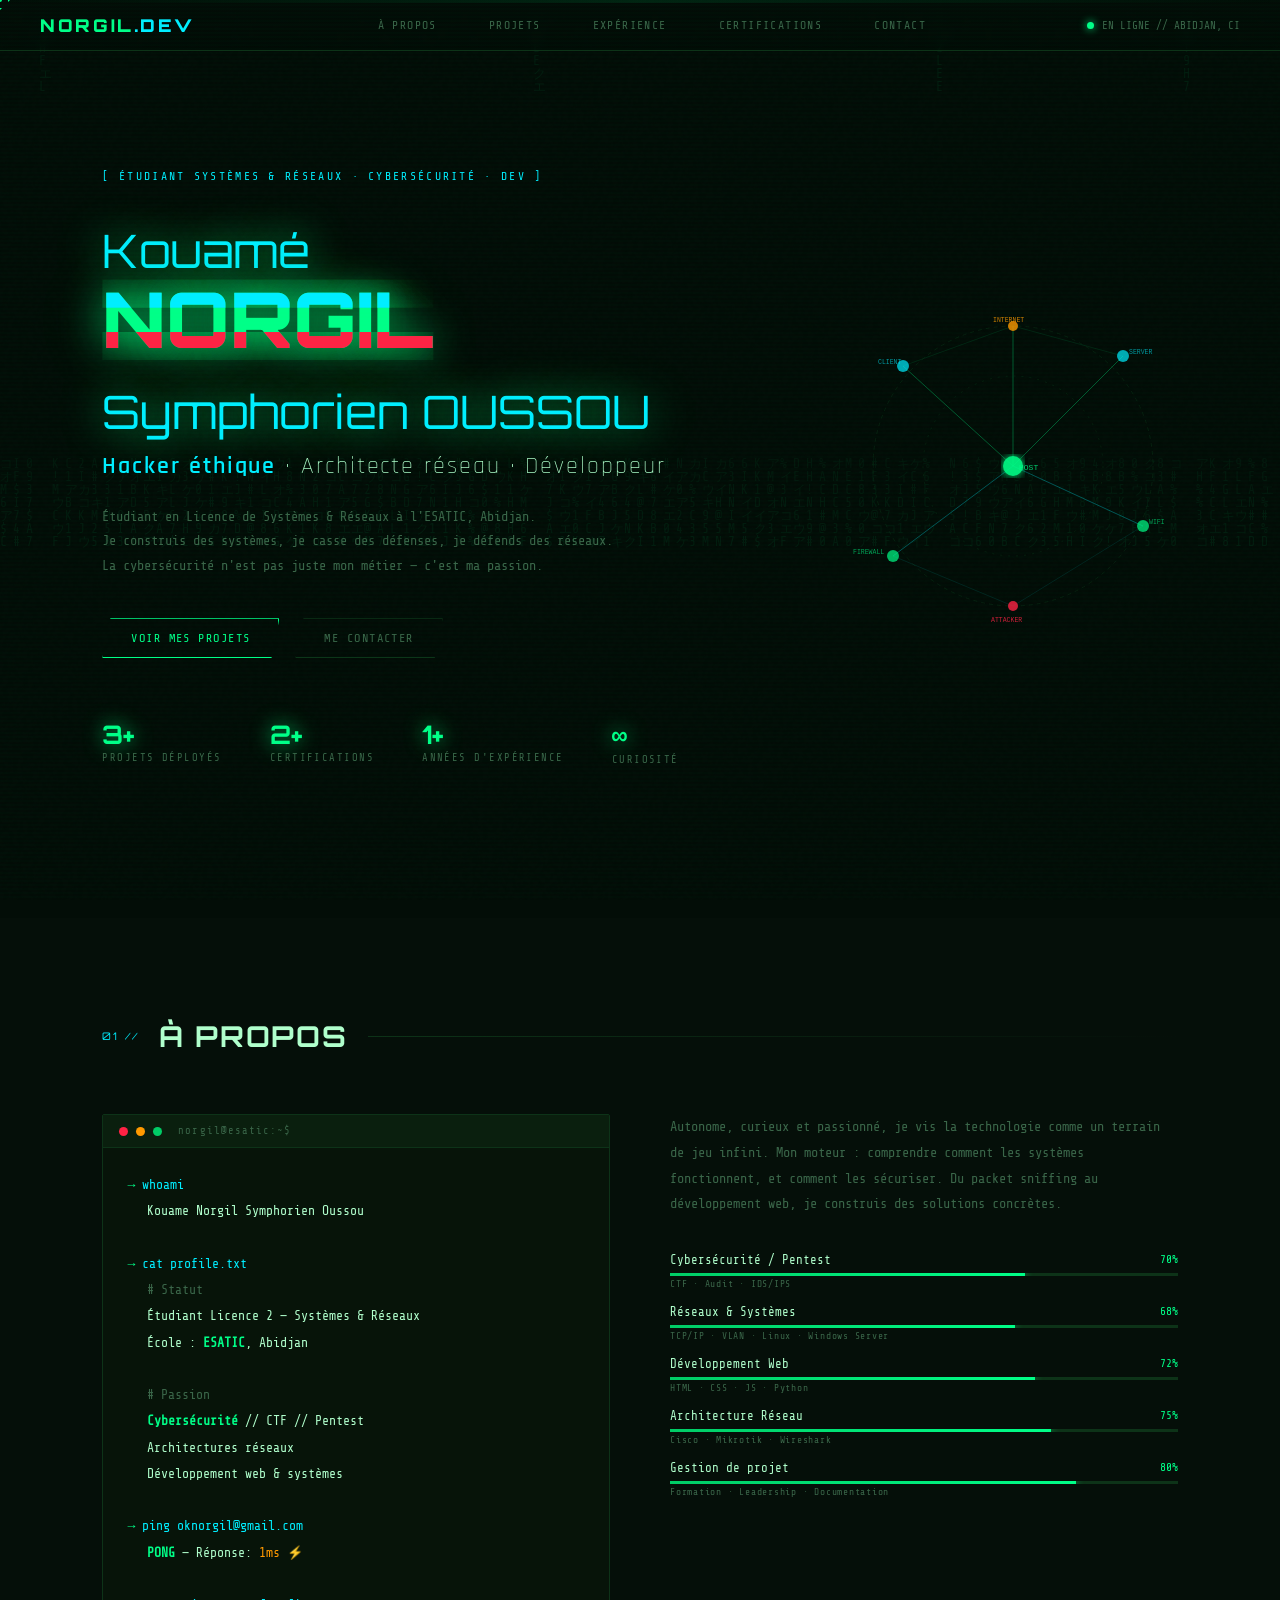
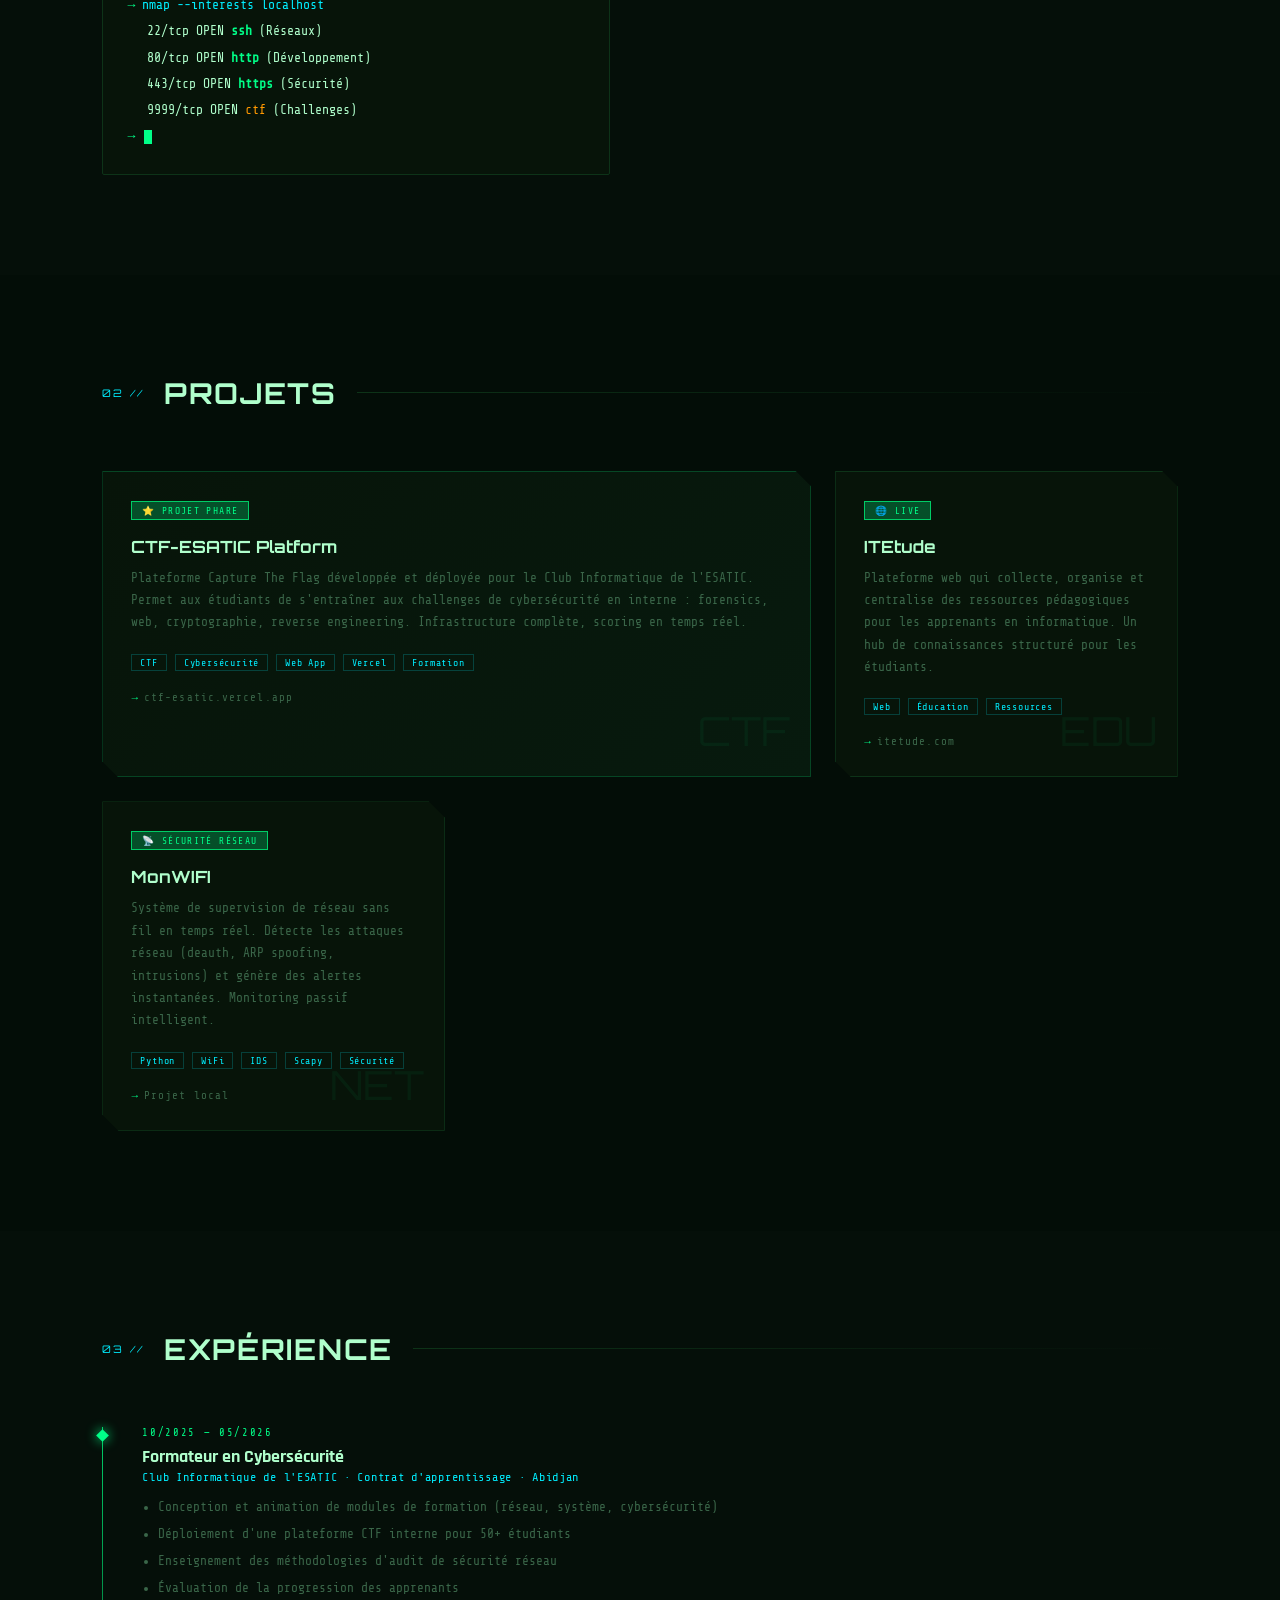
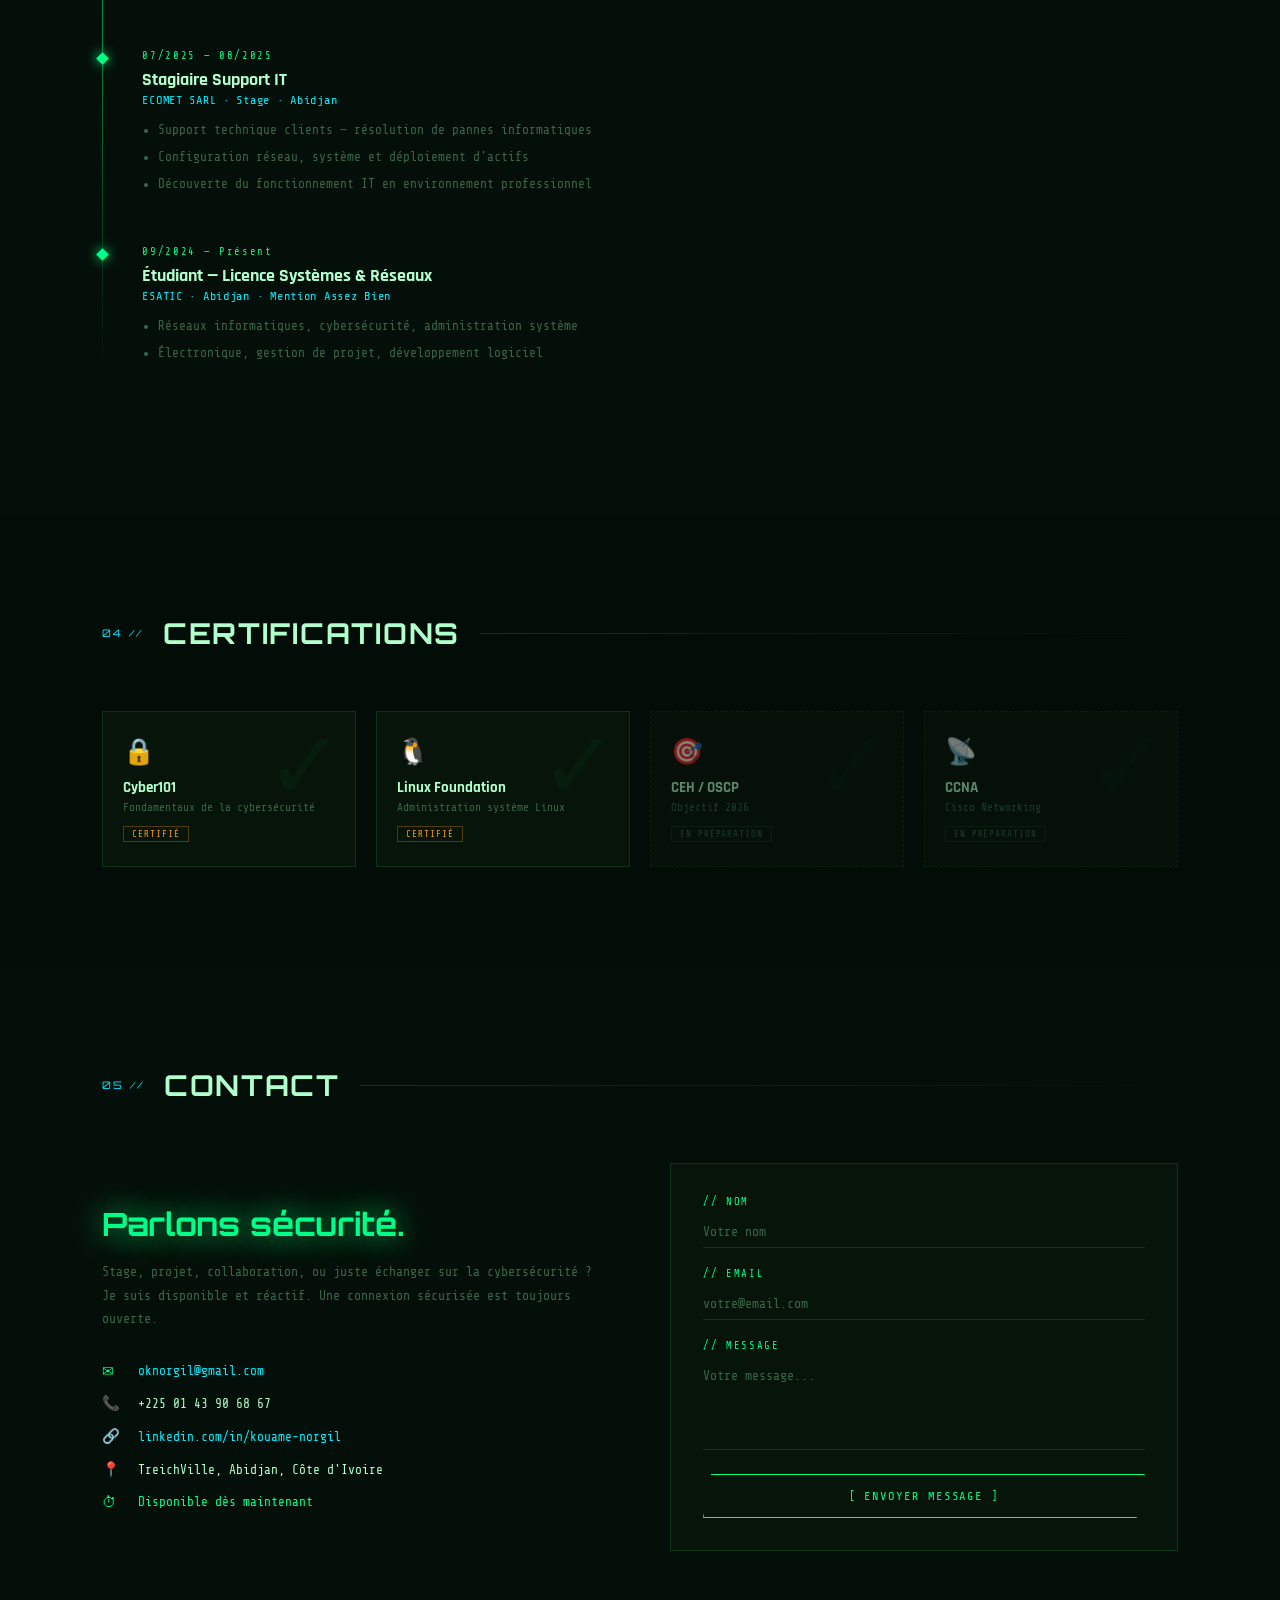
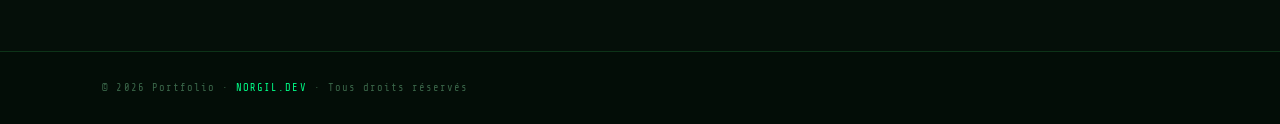
==== commit 61b827bf: "Update index.html" ====
--- a/index.html
+++ b/index.html
@@ -760,7 +760,7 @@
     <div class="status-dot"></div>
     <span>EN LIGNE // ABIDJAN, CI</span>
   </div>
-</nav>
+</nav><br>
 
 <!-- HERO -->
 <section id="hero">
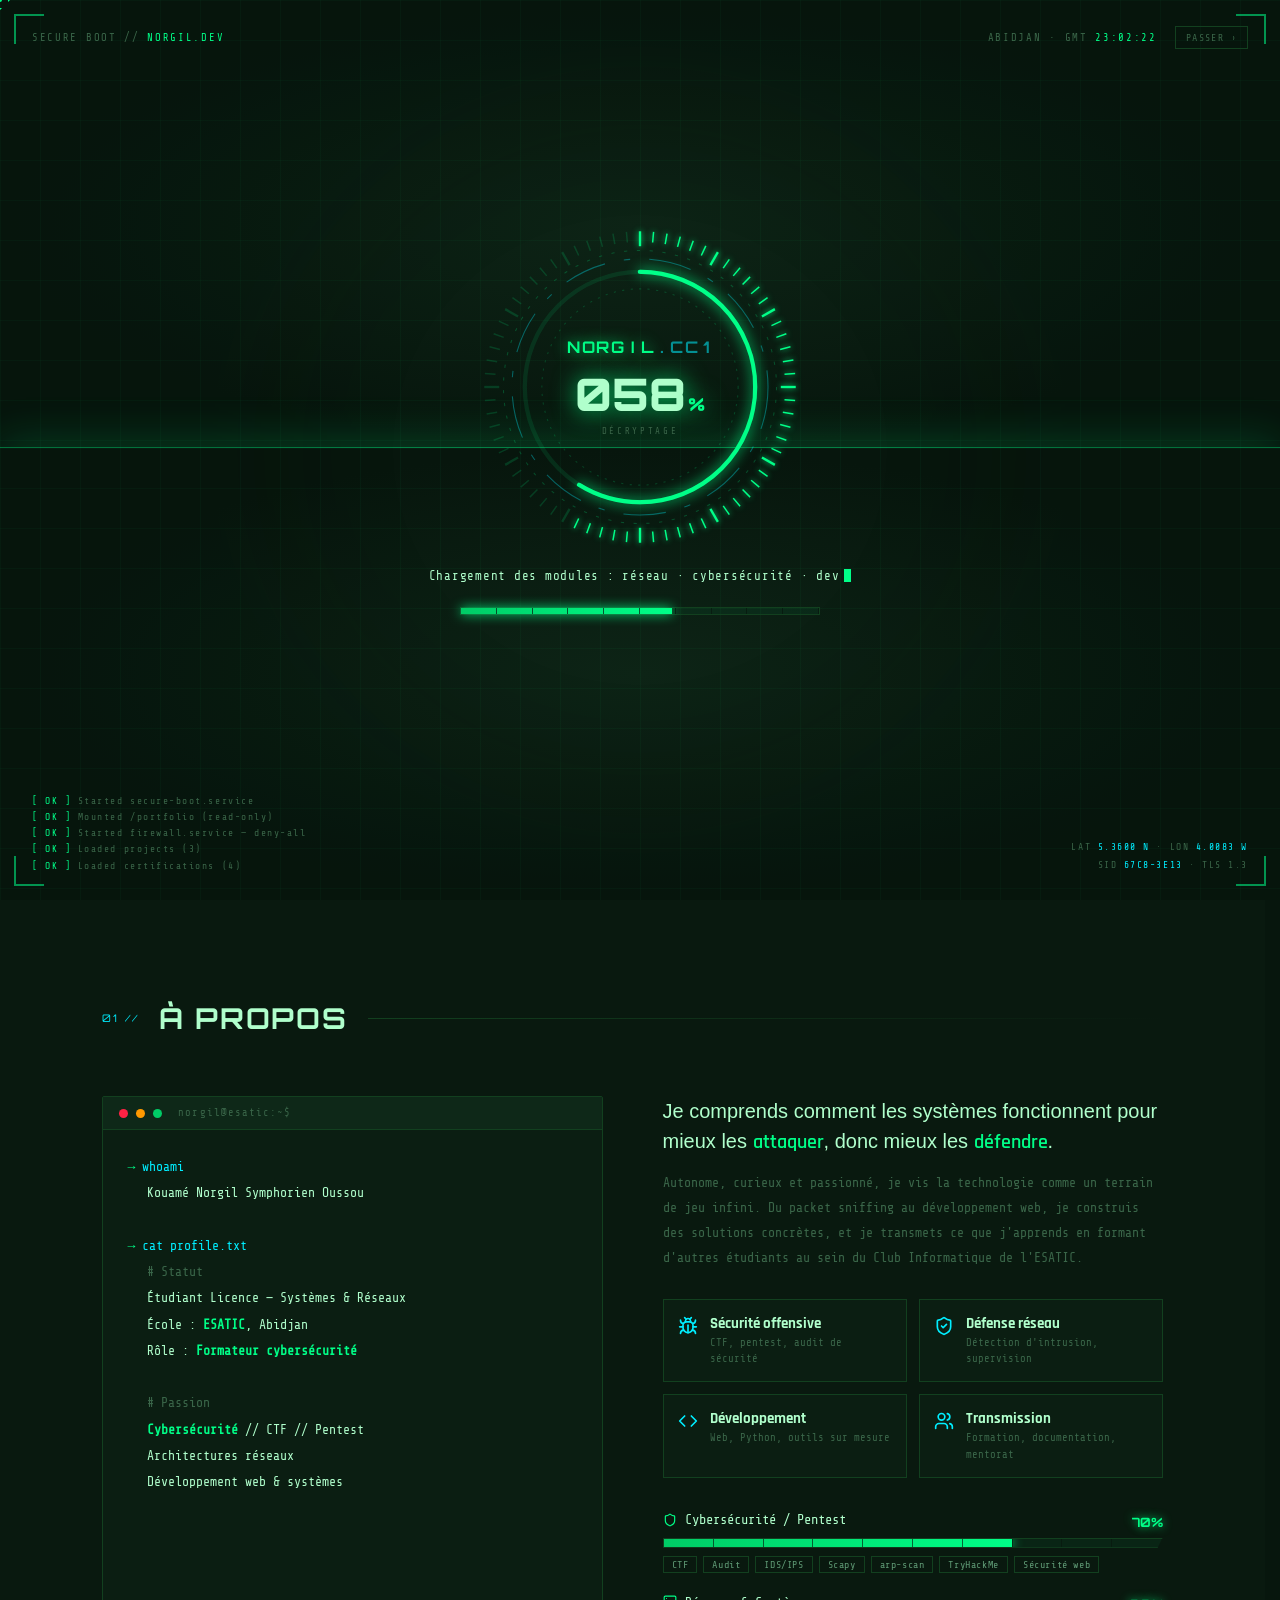
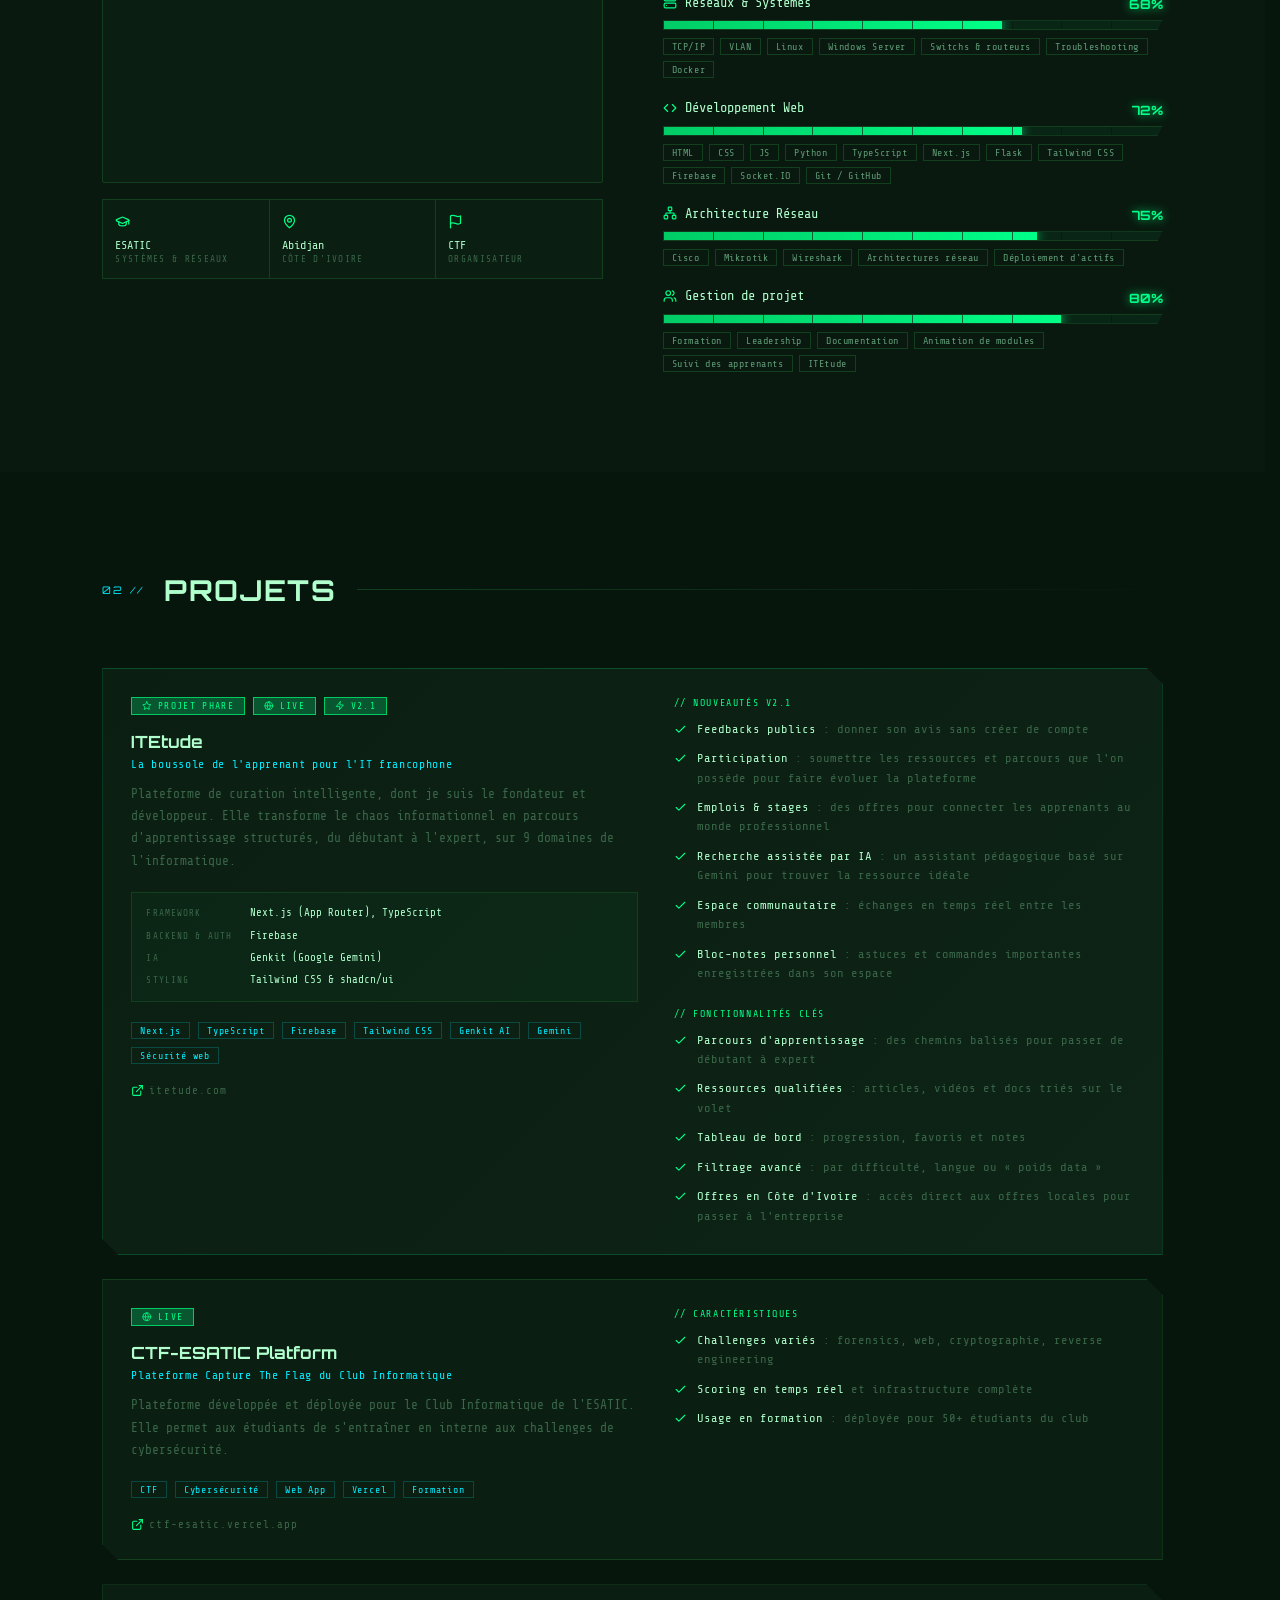
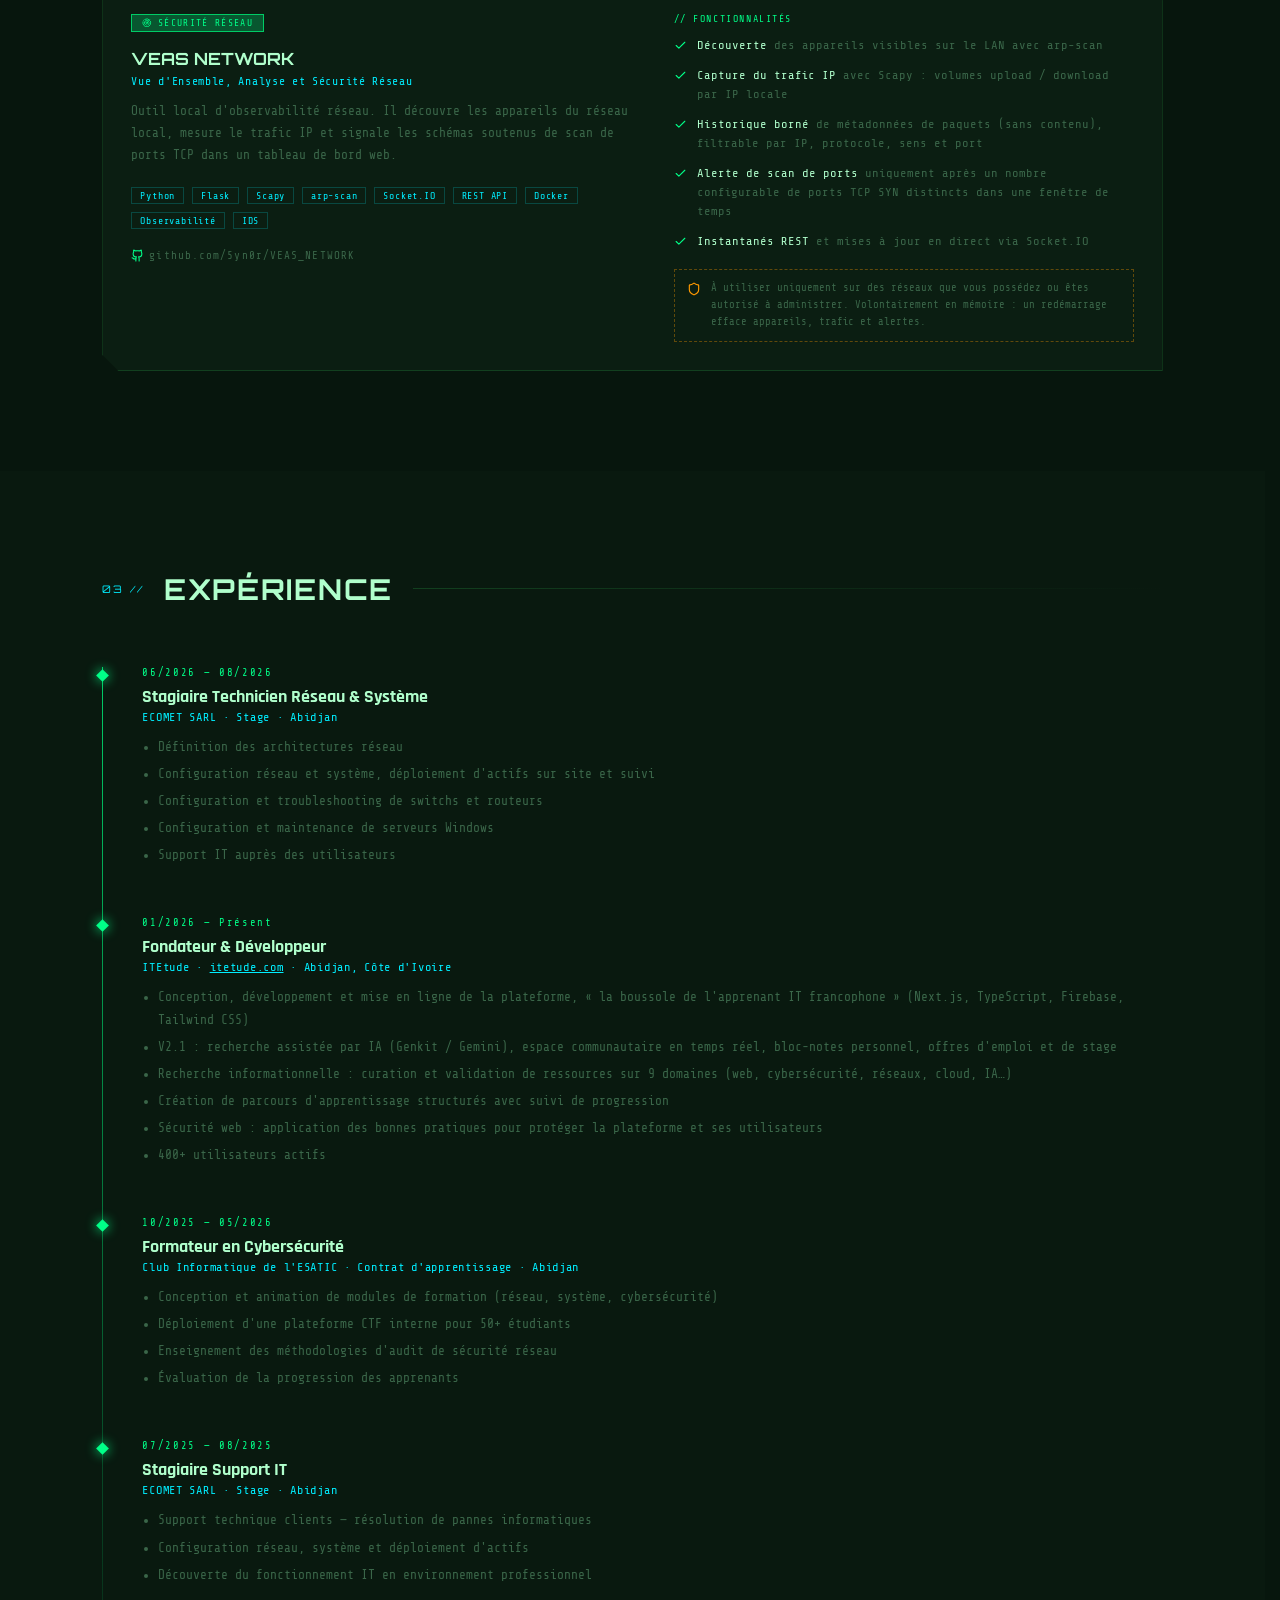
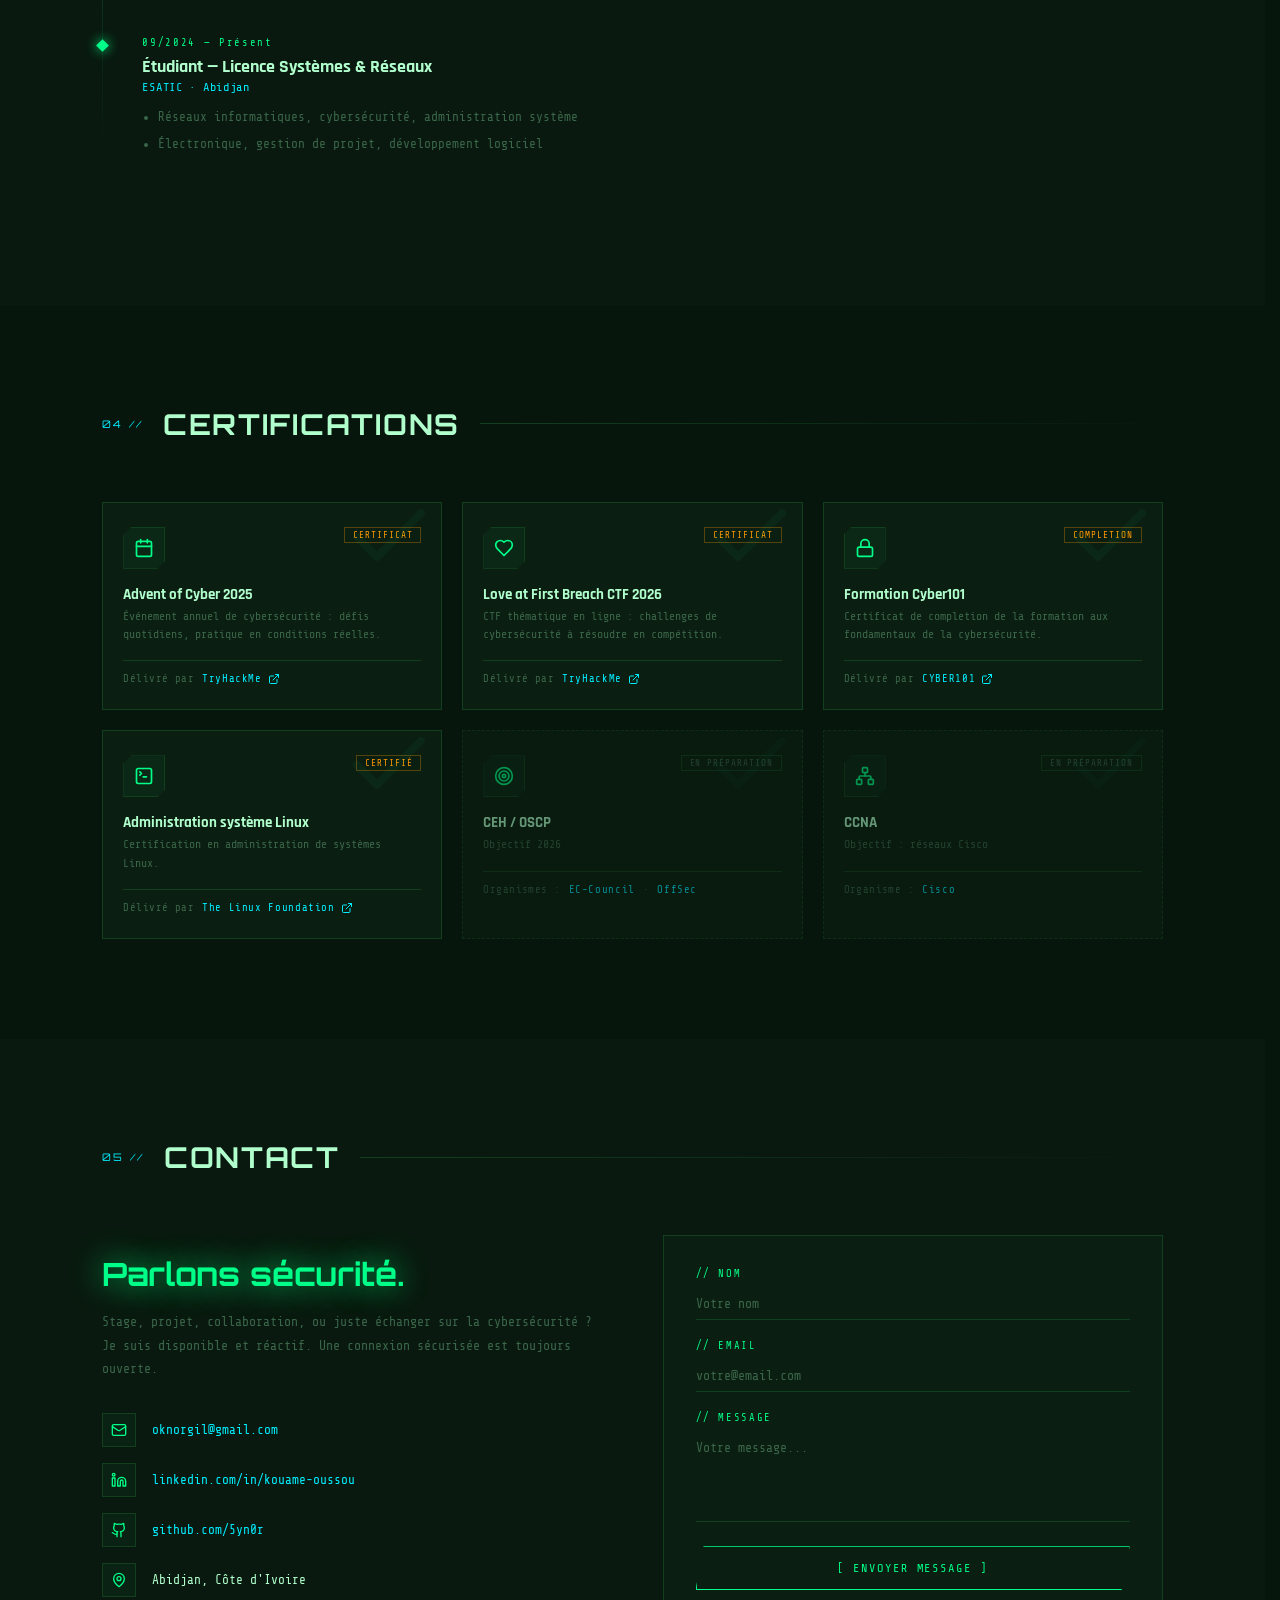
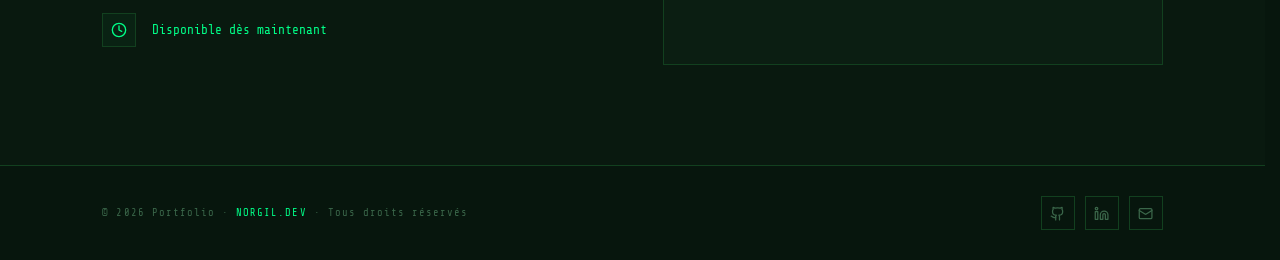
==== commit ad8a648b: "Update print statement" ====
--- a/index.html
+++ b/index.html
@@ -1,5 +1,5 @@
 <!DOCTYPE html>
-<html lang="fr">
+<html lang="fr" class="loading">
 <head>
 <meta charset="UTF-8">
 <meta name="viewport" content="width=device-width, initial-scale=1.0">
@@ -13,17 +13,26 @@
   --cyan: #00eeff;
   --red: #ff2244;
   --orange: #ff9900;
-  --bg: #030d07;
-  --bg2: #050f09;
-  --panel: #071409;
-  --border: #0d3318;
+  --bg: #07160d;
+  --bg2: #09190f;
+  --panel: #0b1e12;
+  --border: #12401f;
   --text: #b0ffcc;
   --dim: #3a6649;
 }
 
 * { margin: 0; padding: 0; box-sizing: border-box; }
 
-html { scroll-behavior: smooth; }
+html { scroll-behavior: smooth; scroll-padding-top: 70px; scrollbar-gutter: stable; }
+
+/* ── ICONS (sprite SVG inline) ── */
+.ic {
+  width: 1em; height: 1em; flex: none;
+  fill: none; stroke: currentColor;
+  stroke-width: 2; stroke-linecap: round; stroke-linejoin: round;
+  vertical-align: -0.125em;
+}
+.sprite { position: absolute; width: 0; height: 0; overflow: hidden; }
 
 body {
   background: var(--bg);
@@ -38,7 +47,7 @@
   width: 20px; height: 20px;
   border: 2px solid var(--green);
   position: fixed; top: 0; left: 0;
-  pointer-events: none; z-index: 9999;
+  pointer-events: none; z-index: 10001;
   transform: translate(-50%, -50%);
   transition: transform 0.08s, border-color 0.2s;
   clip-path: polygon(50% 0%, 100% 50%, 50% 100%, 0% 50%);
@@ -48,7 +57,7 @@
   background: var(--green);
   border-radius: 50%;
   position: fixed; top: 0; left: 0;
-  pointer-events: none; z-index: 9999;
+  pointer-events: none; z-index: 10001;
   transform: translate(-50%, -50%);
 }
 
@@ -92,7 +101,7 @@
   position: fixed; top: 0; left: 0; right: 0;
   display: flex; align-items: center; justify-content: space-between;
   padding: 14px 40px;
-  background: linear-gradient(180deg, #030d07ee, transparent);
+  background: linear-gradient(180deg, #07160dee, transparent);
   z-index: 500;
   border-bottom: 1px solid var(--border);
   backdrop-filter: blur(4px);
@@ -120,8 +129,14 @@
   opacity: 0;
   transition: opacity 0.2s;
 }
-.nav-links a:hover { color: var(--green); }
-.nav-links a:hover::before { opacity: 1; }
+.nav-links a:hover, .nav-links a.active { color: var(--green); }
+.nav-links a:hover::before, .nav-links a.active::before { opacity: 1; }
+
+.nav-toggle {
+  display: none; background: none; border: 1px solid var(--border);
+  color: var(--green); width: 38px; height: 38px; cursor: pointer;
+  place-items: center; font-size: 1.1rem;
+}
 
 .nav-status {
   display: flex; align-items: center; gap: 8px;
@@ -241,14 +256,46 @@
 }
 .btn-secondary:hover { border-color: var(--cyan); color: var(--cyan); }
 
-/* Hero decorative lines */
+/* Hero : simulation réseau (canvas) */
 .hero-deco {
-  position: absolute; right: 6vw; top: 50%;
+  position: absolute; right: 4vw; top: 50%;
   transform: translateY(-50%);
+  width: min(600px, 41vw, calc(100vh - 300px));
   opacity: 0; animation: fadeIn 1s 1.4s forwards;
 }
-
-.network-svg { width: 380px; height: 380px; }
+.net-frame {
+  position: relative;
+  border: 1px solid var(--border);
+  background: radial-gradient(circle at 50% 50%, rgba(0,255,136,0.07), transparent 65%), var(--panel);
+  clip-path: polygon(0 0, calc(100% - 18px) 0, 100% 18px, 100% 100%, 18px 100%, 0 calc(100% - 18px));
+}
+.net-head {
+  display: flex; justify-content: space-between; align-items: center;
+  padding: 9px 14px; border-bottom: 1px solid var(--border);
+  background: #0e2818; font-size: 0.62rem; letter-spacing: 0.14em; color: var(--dim);
+}
+.net-head b { color: var(--green); font-weight: normal; }
+.net-head .live { display: flex; align-items: center; gap: 7px; }
+.net-head .live i {
+  width: 6px; height: 6px; border-radius: 50%; background: var(--red);
+  box-shadow: 0 0 8px var(--red); animation: blink 1s infinite;
+}
+#net-canvas { display: block; width: 100%; aspect-ratio: 1 / 1; }
+.net-log {
+  border-top: 1px solid var(--border);
+  padding: 10px 14px; height: 108px; overflow: hidden;
+  font-size: 0.62rem; line-height: 1.65; color: var(--dim);
+  display: flex; flex-direction: column; justify-content: flex-end;
+}
+.net-legend {
+  display: flex; flex-wrap: wrap; gap: 6px 16px; padding: 7px 14px;
+  border-top: 1px solid var(--border); font-size: 0.56rem; letter-spacing: 0.08em; color: var(--dim);
+}
+.net-legend i { display: inline-block; width: 7px; height: 7px; margin-right: 6px; vertical-align: 0; }
+.net-log div { white-space: nowrap; overflow: hidden; text-overflow: ellipsis; animation: fadeIn 0.4s; }
+.net-log .ok { color: var(--green); }
+.net-log .bad { color: var(--red); }
+.net-log .info { color: var(--cyan); }
 
 /* Stat strip */
 .hero-stats {
@@ -321,7 +368,7 @@
 }
 
 .terminal-bar {
-  background: #0a1f0e;
+  background: #0e2818;
   padding: 10px 16px;
   display: flex; align-items: center; gap: 8px;
   border-bottom: 1px solid var(--border);
@@ -356,34 +403,76 @@
 }
 
 /* Skills radar */
-.skills-list { display: flex; flex-direction: column; gap: 16px; }
+.skills-list { display: flex; flex-direction: column; gap: 22px; }
 
 .skill-item { position: relative; }
 .skill-header {
-  display: flex; justify-content: space-between;
-  margin-bottom: 6px; font-size: 0.78rem;
+  display: flex; justify-content: space-between; align-items: baseline;
+  margin-bottom: 8px; font-size: 0.86rem;
 }
 .skill-name { color: var(--text); }
-.skill-pct { color: var(--green); font-size: 0.7rem; }
+.skill-pct { color: var(--green); font-family: 'Orbitron', monospace; font-size: 0.8rem; font-weight: 700; text-shadow: 0 0 10px var(--green2); }
 
 .skill-bar {
-  height: 3px;
-  background: var(--border);
+  height: 10px;
+  background: rgba(0,255,136,0.05);
+  border: 1px solid var(--border);
   position: relative; overflow: hidden;
+  clip-path: polygon(0 0, 100% 0, calc(100% - 5px) 100%, 0 100%);
+}
+.skill-bar::after {                       /* graduations */
+  content: ''; position: absolute; inset: 0; pointer-events: none;
+  background: repeating-linear-gradient(90deg, transparent 0 calc(10% - 1px), rgba(7,22,13,0.65) calc(10% - 1px) 10%);
 }
 .skill-fill {
   height: 100%;
   background: linear-gradient(90deg, var(--green2), var(--green));
-  box-shadow: 0 0 8px var(--green);
+  box-shadow: 0 0 12px var(--green);
   width: 0;
   transition: width 1.5s cubic-bezier(0.16, 1, 0.3, 1);
-}
-.skill-fill.animated { }
-
-.skill-tag {
-  font-size: 0.6rem; color: var(--dim);
-  letter-spacing: 0.08em;
-  margin-top: 3px;
+}.skill-tag {
+  display: flex; flex-wrap: wrap; gap: 6px; margin-top: 8px;
+}
+.skill-tag span {
+  font-size: 0.63rem; color: #5f9a75; letter-spacing: 0.06em;
+  border: 1px solid var(--border); padding: 2px 8px;
+  transition: color 0.2s, border-color 0.2s;
+}
+.skill-item:hover .skill-tag span { color: var(--text); border-color: var(--green-dim); }
+.skill-name { display: flex; align-items: center; gap: 8px; }
+.skill-name .ic { color: var(--green); width: 14px; height: 14px; }
+
+.about-lead {
+  font-family: 'Rajdhani', sans-serif;
+  font-size: 1.25rem; line-height: 1.5; color: var(--text); margin-bottom: 14px;
+}
+.about-lead strong { color: var(--green); font-weight: 600; }
+.about-text { font-size: 0.82rem; color: var(--dim); line-height: 1.9; margin-bottom: 28px; }
+
+.pillars {
+  display: grid; grid-template-columns: 1fr 1fr; gap: 12px; margin-bottom: 34px;
+}
+.pillar {
+  display: flex; gap: 12px; align-items: flex-start;
+  padding: 14px; border: 1px solid var(--border); background: var(--panel);
+  transition: border-color 0.3s, transform 0.3s;
+}
+.pillar:hover { border-color: var(--green2); transform: translateY(-2px); }
+.pillar .ic { width: 20px; height: 20px; color: var(--cyan); margin-top: 2px; }
+.pillar-title { font-family: 'Rajdhani', sans-serif; font-weight: 700; font-size: 0.95rem; color: var(--text); }
+.pillar-desc { font-size: 0.66rem; color: var(--dim); line-height: 1.55; margin-top: 2px; }
+
+.about-facts {
+  display: grid; grid-template-columns: repeat(3, 1fr); gap: 1px;
+  margin-top: 16px; background: var(--border); border: 1px solid var(--border);
+}
+.fact { background: var(--panel); padding: 14px 12px; }
+.fact .ic { width: 15px; height: 15px; color: var(--green); margin-bottom: 8px; }
+.fact-val { font-size: 0.74rem; color: var(--text); }
+.fact-label { font-size: 0.58rem; color: var(--dim); letter-spacing: 0.14em; text-transform: uppercase; margin-top: 2px; }
+
+@media (max-width: 480px) {
+  .pillars { grid-template-columns: 1fr; }
 }
 
 /* ── PROJECTS ── */
@@ -419,7 +508,7 @@
 }
 
 .project-badge {
-  display: inline-block;
+  display: inline-flex; align-items: center; gap: 6px;
   background: var(--green-dim);
   border: 1px solid var(--green2);
   color: var(--green);
@@ -457,24 +546,62 @@
   display: flex; align-items: center; gap: 5px;
 }
 .proj-link:hover { color: var(--green); }
-.proj-link::before { content: '→ '; color: var(--green); }
+.proj-link .ic { width: 13px; height: 13px; color: var(--green); }
 
 .project-icon {
-  position: absolute; bottom: 20px; right: 20px;
-  font-size: 2.5rem; opacity: 0.05;
-  font-family: 'Orbitron', monospace;
-  color: var(--green);
-}
+  position: absolute; bottom: 14px; right: 18px;
+  opacity: 0.06; color: var(--green);
+  transition: opacity 0.3s, transform 0.3s;
+}
+.project-icon .ic { width: 88px; height: 88px; stroke-width: 1; }
+.project-card:hover .project-icon { opacity: 0.14; transform: scale(1.06) rotate(-4deg); }
 
 /* featured card */
 .project-card.featured {
   grid-column: span 2;
   border-color: rgba(0,255,136,0.2);
-  background: linear-gradient(135deg, var(--panel), #071a0e);
+  background: linear-gradient(135deg, var(--panel), #0d2416);
 }
 @media (max-width: 768px) {
   .project-card.featured { grid-column: span 1; }
 }
+
+/* carte large (VEAS NETWORK) */
+.project-card.wide { grid-column: 1 / -1; }
+.wide-grid { display: grid; grid-template-columns: 1.1fr 1fr; gap: 36px; }
+.project-sub {
+  font-size: 0.72rem; color: var(--cyan); letter-spacing: 0.06em;
+  margin: -4px 0 12px;
+}
+.project-badges { display: flex; flex-wrap: wrap; gap: 8px; }
+.feature-title {
+  font-size: 0.62rem; color: var(--green); letter-spacing: 0.16em;
+  text-transform: uppercase; margin-bottom: 12px;
+}
+.feature-list { list-style: none; display: flex; flex-direction: column; gap: 10px; }
+.feature-list li {
+  display: flex; gap: 10px; align-items: flex-start;
+  font-size: 0.76rem; color: var(--dim); line-height: 1.6;
+}
+.feature-list li .ic { color: var(--green); margin-top: 3px; width: 13px; height: 13px; }
+.feature-list li b { color: var(--text); font-weight: normal; }
+.project-note {
+  display: flex; gap: 10px; align-items: flex-start;
+  margin-top: 18px; padding: 10px 12px;
+  border: 1px dashed rgba(255,153,0,0.35);
+  font-size: 0.66rem; color: var(--dim); line-height: 1.6;
+}
+.project-note .ic { color: var(--orange); margin-top: 2px; width: 14px; height: 14px; }
+.feature-group + .feature-group { margin-top: 24px; }
+.stack-list {
+  display: grid; grid-template-columns: auto 1fr; gap: 6px 18px;
+  margin-bottom: 20px; padding: 12px 14px;
+  border: 1px solid var(--border); background: rgba(0,255,136,0.03);
+  font-size: 0.68rem; line-height: 1.5;
+}
+.stack-list dt { color: var(--dim); text-transform: uppercase; letter-spacing: 0.12em; font-size: 0.58rem; padding-top: 2px; }
+.stack-list dd { color: var(--text); }
+@media (max-width: 900px) { .wide-grid { grid-template-columns: 1fr; gap: 20px; } }
 
 /* ── EXPERIENCE ── */
 #experience { background: var(--bg2); }
@@ -524,7 +651,7 @@
 
 .certs-grid {
   display: grid;
-  grid-template-columns: repeat(auto-fit, minmax(240px, 1fr));
+  grid-template-columns: repeat(auto-fit, minmax(320px, 1fr));
   gap: 20px;
 }
 
@@ -537,23 +664,54 @@
   overflow: hidden;
 }
 .cert-card::after {
-  content: '✓';
-  position: absolute; top: -10px; right: 10px;
-  font-size: 6rem; color: var(--green);
-  opacity: 0.03; font-family: 'Orbitron', monospace;
-}
-.cert-card:hover { border-color: var(--orange); }
-
-.cert-icon { font-size: 1.6rem; margin-bottom: 12px; }
+  content: '';
+  position: absolute; top: -14px; right: 4px;
+  width: 96px; height: 96px; opacity: 0.04;
+  background: var(--green);
+  -webkit-mask: url("data:image/svg+xml,%3Csvg xmlns='http://www.w3.org/2000/svg' viewBox='0 0 24 24' fill='none' stroke='black' stroke-width='2' stroke-linecap='round' stroke-linejoin='round'%3E%3Cpath d='M20 6 9 17l-5-5'/%3E%3C/svg%3E") center/contain no-repeat;
+          mask: url("data:image/svg+xml,%3Csvg xmlns='http://www.w3.org/2000/svg' viewBox='0 0 24 24' fill='none' stroke='black' stroke-width='2' stroke-linecap='round' stroke-linejoin='round'%3E%3Cpath d='M20 6 9 17l-5-5'/%3E%3C/svg%3E") center/contain no-repeat;
+}
+.cert-card:hover { border-color: var(--orange); transform: translateY(-3px); }
+.cert-card { transition: border-color 0.3s, transform 0.3s; }
+.cert-card.planned { border-style: dashed; opacity: 0.55; }
+.cert-card.planned:hover { border-color: var(--dim); transform: none; }
+.cert-card.planned .cert-badge { color: var(--dim); border-color: var(--border); }
+
+.cert-head {
+  display: flex; justify-content: space-between; align-items: flex-start;
+  margin-bottom: 16px;
+}
+.cert-icon {
+  width: 42px; height: 42px;
+  display: grid; place-items: center;
+  color: var(--green); border: 1px solid var(--border);
+  background: rgba(0,255,136,0.04);
+  clip-path: polygon(8px 0, 100% 0, 100% calc(100% - 8px), calc(100% - 8px) 100%, 0 100%, 0 8px);
+}
+.cert-icon .ic { width: 20px; height: 20px; }
+.cert-card:hover .cert-icon { color: var(--orange); border-color: rgba(255,153,0,0.4); }
+.cert-card.planned:hover .cert-icon { color: var(--green); border-color: var(--border); }
 .cert-name {
   font-family: 'Rajdhani', sans-serif;
   font-size: 0.95rem; font-weight: 700; color: var(--text);
   margin-bottom: 4px;
 }
-.cert-issuer { font-size: 0.7rem; color: var(--dim); }
+.cert-desc { font-size: 0.72rem; color: var(--dim); line-height: 1.6; }
+.cert-issuer {
+  display: flex; align-items: center; gap: 8px;
+  margin-top: 16px; padding-top: 12px; border-top: 1px solid var(--border);
+  font-size: 0.66rem; color: var(--dim); letter-spacing: 0.04em;
+}
+.cert-issuer b { color: var(--cyan); font-weight: normal; letter-spacing: 0.06em; }
+.cert-issuer a {
+  color: var(--cyan); text-decoration: none; letter-spacing: 0.06em;
+  display: inline-flex; align-items: center; gap: 6px;
+}
+.cert-issuer a:hover { text-decoration: underline; }
+.cert-issuer .ic { width: 12px; height: 12px; }
 
 .cert-badge {
-  display: inline-block; margin-top: 12px;
+  display: inline-block;
   font-size: 0.58rem; color: var(--orange);
   border: 1px solid rgba(255,153,0,0.3);
   padding: 2px 8px; letter-spacing: 0.1em; text-transform: uppercase;
@@ -588,7 +746,12 @@
 .contact-row {
   display: flex; align-items: center; gap: 16px;
 }
-.contact-ico { color: var(--green); font-size: 0.9rem; min-width: 20px; }
+.contact-ico {
+  color: var(--green); flex: none;
+  width: 34px; height: 34px; display: grid; place-items: center;
+  border: 1px solid var(--border); background: rgba(0,255,136,0.04);
+}
+.contact-ico .ic { width: 16px; height: 16px; }
 .contact-val {
   font-size: 0.8rem; color: var(--text);
 }
@@ -631,6 +794,51 @@
   transition: all 0.25s;
   clip-path: polygon(8px 0%, 100% 0%, calc(100% - 8px) 100%, 0% 100%);
 }
+.form-submit:disabled { opacity: 0.6; cursor: wait; }
+.contact-form { position: relative; min-height: 430px; overflow: hidden; }
+.form-thanks {
+  position: absolute; inset: 0; z-index: 3;
+  display: flex; flex-direction: column; align-items: center; justify-content: center;
+  padding: 24px; text-align: center; overflow-y: auto;
+  background: radial-gradient(circle at 50% 30%, rgba(0,255,136,0.10), transparent 60%), var(--panel);
+  opacity: 0; visibility: hidden; transition: opacity 0.4s, visibility 0.4s;
+}
+.form-thanks.show { opacity: 1; visibility: visible; }
+.thanks-check { width: 76px; height: 76px; margin-bottom: 14px; filter: drop-shadow(0 0 14px var(--green2)); }
+.thanks-check circle, .thanks-check path {
+  fill: none; stroke: var(--green); stroke-width: 2.5; stroke-linecap: round; stroke-linejoin: round;
+  stroke-dasharray: 150; stroke-dashoffset: 150;
+}
+.form-thanks.show .thanks-check circle { animation: draw 0.7s 0.1s ease-out forwards; }
+.form-thanks.show .thanks-check path { stroke-dasharray: 40; stroke-dashoffset: 40; animation: draw 0.4s 0.7s ease-out forwards; }
+@keyframes draw { to { stroke-dashoffset: 0; } }
+.thanks-title {
+  font-family: 'Orbitron', monospace; font-weight: 700; font-size: 1.05rem;
+  letter-spacing: 0.12em; color: var(--green); text-shadow: 0 0 20px var(--green2);
+}
+.thanks-text { font-size: 0.8rem; color: var(--text); line-height: 1.7; margin: 10px 0 14px; max-width: 320px; }
+.thanks-text b { color: var(--cyan); font-weight: normal; }
+.thanks-log {
+  width: 100%; max-width: 340px; min-height: 66px; text-align: left;
+  border: 1px solid var(--border); background: rgba(0,0,0,0.25);
+  padding: 8px 12px; font-size: 0.64rem; line-height: 1.75; color: var(--dim);
+}
+.thanks-log div { animation: fadeIn 0.3s; }
+.thanks-log .ok { color: var(--green); }
+.thanks-actions { display: flex; flex-wrap: wrap; gap: 12px; justify-content: center; margin-top: 18px; }
+.thanks-actions .btn-primary, .thanks-actions .btn-secondary { padding: 10px 18px; font-size: 0.68rem; }
+.thanks-burst { position: absolute; left: 50%; top: 32%; width: 0; height: 0; pointer-events: none; }
+.thanks-burst i {
+  position: absolute; width: 5px; height: 5px; background: var(--green);
+  box-shadow: 0 0 8px var(--green); animation: burst 0.9s ease-out forwards;
+}
+.thanks-burst i:nth-child(3n) { background: var(--cyan); box-shadow: 0 0 8px var(--cyan); }
+.thanks-burst i:nth-child(5n) { background: var(--orange); box-shadow: 0 0 8px var(--orange); }
+@keyframes burst { from { transform: translate(0,0) scale(1); opacity: 1; } to { transform: translate(var(--dx), var(--dy)) scale(0.2); opacity: 0; } }
+.form-status { min-height: 1.2em; margin-top: 14px; font-size: 0.7rem; line-height: 1.6; letter-spacing: 0.04em; }
+.form-status.ok { color: var(--green); }
+.form-status.err { color: var(--red); }
+.form-status a { color: var(--cyan); }
 .form-submit:hover {
   background: var(--green); color: var(--bg);
   box-shadow: 0 0 30px var(--green2);
@@ -644,6 +852,13 @@
   display: flex; justify-content: space-between; align-items: center;
 }
 .footer-copy { font-size: 0.65rem; color: var(--dim); letter-spacing: 0.1em; }
+.footer-social { display: flex; gap: 10px; }
+.footer-social a {
+  width: 34px; height: 34px; display: grid; place-items: center;
+  color: var(--dim); border: 1px solid var(--border); font-size: 0.95rem;
+  transition: color 0.2s, border-color 0.2s, box-shadow 0.2s;
+}
+.footer-social a:hover { color: var(--green); border-color: var(--green2); box-shadow: 0 0 14px rgba(0,255,136,0.15); }
 .footer-right { font-size: 0.65rem; color: var(--dim); }
 .footer-right span { color: var(--green); }
 
@@ -659,79 +874,308 @@
   animation: scan 6s linear infinite;
 }
 
-/* ── LOADING SCREEN ── */
-#loader {
-  position: fixed; inset: 0;
-  background: var(--bg);
-  z-index: 10000;
-  display: flex; flex-direction: column;
-  justify-content: center; align-items: center;
-  gap: 24px;
-  transition: opacity 0.6s, visibility 0.6s;
-}
-#loader.hidden { opacity: 0; visibility: hidden; }
-
-.loader-logo {
-  font-family: 'Orbitron', monospace;
-  font-size: 1.4rem; font-weight: 900;
-  color: var(--green);
-  text-shadow: 0 0 30px var(--green);
-}
-
-.loader-bar {
-  width: 300px; height: 2px;
-  background: var(--border);
-}
-.loader-fill {
-  height: 100%;
-  background: linear-gradient(90deg, var(--green2), var(--green));
-  box-shadow: 0 0 10px var(--green);
-  width: 0; transition: width 0.05s linear;
-}
-
-.loader-text {
-  font-size: 0.7rem; color: var(--dim);
-  letter-spacing: 0.1em;
-}
-
-/* ── NETWORK SVG ANIMATION ── */
-.node { animation: nodePulse 3s ease-in-out infinite; }
-.node:nth-child(2) { animation-delay: 0.5s; }
-.node:nth-child(3) { animation-delay: 1s; }
-.node:nth-child(4) { animation-delay: 1.5s; }
-.node:nth-child(5) { animation-delay: 2s; }
-
-@keyframes nodePulse {
-  0%,100% { opacity: 0.5; r: 6; }
-  50% { opacity: 1; r: 8; }
-}
-
-.edge { stroke-dasharray: 200; animation: edgeFlow 3s linear infinite; }
-.edge:nth-child(even) { animation-direction: reverse; }
-@keyframes edgeFlow {
-  from { stroke-dashoffset: 200; }
-  to { stroke-dashoffset: 0; }
-}
+/* ── LOADER : séquence de démarrage sécurisé ── */
+html.loading, html.loading body { overflow: hidden; }
+/* le hero attend l'ouverture des portes pour jouer son entrée */
+html.loading .hero-tag, html.loading .hero-name, html.loading .hero-sub, html.loading .hero-desc,
+html.loading .hero-cta, html.loading .hero-stats, html.loading .hero-deco { animation-play-state: paused; }
+
+#loader { position: fixed; inset: 0; z-index: 10000; overflow: hidden; }
+#loader.gone { display: none; }
+
+.door {
+  position: absolute; left: 0; right: 0; height: 50.3%;
+  background:
+    linear-gradient(rgba(0,255,136,0.035) 1px, transparent 1px) 0 0 / 100% 40px,
+    linear-gradient(90deg, rgba(0,255,136,0.035) 1px, transparent 1px) 0 0 / 40px 100%,
+    radial-gradient(ellipse at 50% 50%, #0d2416, var(--bg) 70%);
+  transition: transform 0.95s cubic-bezier(0.77, 0, 0.18, 1);
+  will-change: transform;
+}
+.door-top    { top: 0;    border-bottom: 1px solid rgba(0,255,136,0.45); box-shadow: 0 8px 40px rgba(0,255,136,0.18); }
+.door-bottom { bottom: 0; border-top: 1px solid rgba(0,255,136,0.45);    box-shadow: 0 -8px 40px rgba(0,255,136,0.18); }
+#loader.open .door-top    { transform: translateY(-101%); }
+#loader.open .door-bottom { transform: translateY(101%); }
+
+#ldRain {
+  position: absolute; inset: 0; width: 100%; height: 100%; opacity: 0.85; transition: opacity 0.4s;
+  /* la pluie s'efface au centre pour laisser le cadran lisible */
+  -webkit-mask-image: radial-gradient(ellipse 34% 46% at 50% 50%, transparent 55%, #000 100%);
+          mask-image: radial-gradient(ellipse 34% 46% at 50% 50%, transparent 55%, #000 100%);
+}
+
+/* laser de découpe au centre */
+.ld-seam {
+  position: absolute; left: 0; right: 0; top: 50%; height: 2px;
+  transform: translateY(-50%) scaleX(0);
+  background: linear-gradient(90deg, transparent, #d8fff0 20%, #fff 50%, #d8fff0 80%, transparent);
+  box-shadow: 0 0 20px var(--green), 0 0 60px var(--green2), 0 0 120px var(--green2);
+  transition: transform 0.4s cubic-bezier(0.2, 0.8, 0.2, 1), opacity 0.5s;
+  pointer-events: none;
+}
+#loader.cut .ld-seam { transform: translateY(-50%) scaleX(1); }
+#loader.open .ld-seam { opacity: 0; transition-delay: 0.25s; }
+
+.ld-hud {
+  position: absolute; inset: 0; z-index: 2;
+  display: flex; flex-direction: column; justify-content: space-between;
+  padding: 26px 32px; transition: opacity 0.35s;
+}
+#loader.cut .ld-hud, #loader.cut #ldRain { opacity: 0; }
+
+.ld-corner { position: absolute; width: 30px; height: 30px; border: 0 solid rgba(0,255,136,0.55); }
+.ld-corner.tl { top: 14px; left: 14px;  border-top-width: 2px; border-left-width: 2px; }
+.ld-corner.tr { top: 14px; right: 14px; border-top-width: 2px; border-right-width: 2px; }
+.ld-corner.bl { bottom: 14px; left: 14px;  border-bottom-width: 2px; border-left-width: 2px; }
+.ld-corner.br { bottom: 14px; right: 14px; border-bottom-width: 2px; border-right-width: 2px; }
+
+.ld-top, .ld-bottom {
+  display: flex; justify-content: space-between; align-items: center; gap: 16px;
+  font-size: 0.66rem; letter-spacing: 0.16em; color: var(--dim);
+}
+.ld-top b { color: var(--green); font-weight: normal; }
+.ld-top .ld-right { display: flex; align-items: center; gap: 18px; }
+.ld-skip {
+  background: none; border: 1px solid var(--border); color: var(--dim);
+  font: inherit; font-size: 0.62rem; letter-spacing: 0.14em; padding: 5px 10px; cursor: pointer;
+  text-transform: uppercase; transition: color 0.2s, border-color 0.2s;
+}
+.ld-skip:hover { color: var(--green); border-color: var(--green2); }
+
+.ld-center { flex: 1; display: flex; flex-direction: column; align-items: center; justify-content: center; gap: 22px; }
+.ld-dial { --d: min(320px, 74vw); position: relative; width: var(--d); height: var(--d); }
+.ld-rings { position: absolute; inset: 0; width: 100%; height: 100%; overflow: visible; }
+.ld-rings circle, .ld-rings line { fill: none; }
+.ld-r-out  { stroke: rgba(0,255,136,0.22); stroke-width: 1; stroke-dasharray: 3 9; transform-origin: 150px 150px; animation: ldspin 24s linear infinite; }
+.ld-r-mid  { stroke: rgba(0,238,255,0.35); stroke-width: 1; stroke-dasharray: 40 18 6 18; transform-origin: 150px 150px; animation: ldspin 14s linear infinite reverse; }
+.ld-r-in   { stroke: rgba(0,255,136,0.18); stroke-width: 1; stroke-dasharray: 2 6; transform-origin: 150px 150px; animation: ldspin 30s linear infinite; }
+.ld-track  { stroke: rgba(0,255,136,0.10); stroke-width: 4; }
+.ld-arc    { stroke: var(--green); stroke-width: 4; stroke-linecap: round; filter: drop-shadow(0 0 6px var(--green)); }
+.ld-dot    { fill: #fff; filter: drop-shadow(0 0 8px var(--green)); }
+.tk        { stroke: rgba(0,255,136,0.16); stroke-width: 1.4; transition: stroke 0.2s; }
+.tk.major  { stroke-width: 2.2; }
+.tk.on     { stroke: var(--green); filter: drop-shadow(0 0 3px var(--green)); }
+@keyframes ldspin { to { transform: rotate(360deg); } }
+
+.ld-core {
+  position: absolute; inset: 0; display: flex; flex-direction: column; align-items: center; justify-content: center;
+  font-family: 'Orbitron', monospace; transition: opacity 0.2s;
+}
+.ld-name { font-size: calc(var(--d) * 0.05); font-weight: 700; letter-spacing: 0.04em; white-space: nowrap; }
+.ld-name span { display: inline-block; width: 0.92em; text-align: center; color: var(--cyan); opacity: 0.55; }
+.ld-name span.lock { color: var(--green); opacity: 1; text-shadow: 0 0 14px var(--green2); }
+.ld-pct { margin-top: calc(var(--d) * 0.03); font-size: calc(var(--d) * 0.14); font-weight: 900; color: var(--text); text-shadow: 0 0 24px var(--green2); }
+.ld-pct small { font-size: 0.4em; color: var(--green); margin-left: 2px; }
+.ld-sub { margin-top: 4px; font-size: calc(var(--d) * 0.028); letter-spacing: 0.3em; color: var(--dim); font-family: 'Share Tech Mono', monospace; }
+
+.ld-granted {
+  position: absolute; inset: 0; display: flex; flex-direction: column; align-items: center; justify-content: center;
+  font-family: 'Orbitron', monospace; font-weight: 900; text-align: center;
+  font-size: calc(var(--d) * 0.085); line-height: 1.25; letter-spacing: 0.1em; color: var(--green);
+  text-shadow: 0 0 30px var(--green), 0 0 60px var(--green2); opacity: 0; pointer-events: none;
+}
+.ld-granted small { font-family: 'Share Tech Mono', monospace; font-weight: normal; font-size: 0.32em; letter-spacing: 0.3em; color: var(--text); margin-top: 8px; text-shadow: none; }
+#loader.granted .ld-core { opacity: 0; }
+#loader.granted .ld-granted { opacity: 1; animation: ldgrant 0.7s steps(1) 1; }
+#loader.granted .ld-rings { animation: ldflash 0.7s ease-out 1; }
+@keyframes ldgrant {
+  0%   { transform: translate(-4px, 1px); text-shadow: 3px 0 var(--red), -3px 0 var(--cyan); opacity: 1; }
+  20%  { transform: translate(4px, -1px); }
+  40%  { transform: translate(-2px, 0);   text-shadow: -3px 0 var(--red), 3px 0 var(--cyan); }
+  60%  { transform: translate(2px, 1px); }
+  80%  { transform: none; text-shadow: 0 0 30px var(--green), 0 0 60px var(--green2); }
+}
+@keyframes ldflash { 0% { filter: brightness(3) drop-shadow(0 0 30px var(--green)); } 100% { filter: none; } }
+
+.ld-status { min-height: 1.3em; font-size: 0.78rem; letter-spacing: 0.06em; color: var(--text); text-align: center; }
+.ld-status::after { content: ''; display: inline-block; width: 7px; height: 13px; margin-left: 5px; background: var(--green); vertical-align: -2px; animation: blink 0.9s infinite; }
+.ld-bar { width: min(360px, 80vw); height: 8px; border: 1px solid var(--border); background: rgba(0,255,136,0.05); position: relative; }
+.ld-bar i { display: block; height: 100%; width: 0; background: linear-gradient(90deg, var(--green2), var(--green)); box-shadow: 0 0 12px var(--green); }
+.ld-bar::after { content: ''; position: absolute; inset: 0; background: repeating-linear-gradient(90deg, transparent 0 calc(10% - 1px), rgba(7,22,13,0.7) calc(10% - 1px) 10%); }
+
+.ld-bottom { align-items: flex-end; font-size: 0.6rem; }
+.ld-log { line-height: 1.7; min-height: 6.8em; display: flex; flex-direction: column; justify-content: flex-end; text-align: left; }
+.ld-log div { white-space: nowrap; animation: fadeIn 0.2s; }
+.ld-log .ok  em { color: var(--green);  font-style: normal; }
+.ld-log .warn em { color: var(--orange); font-style: normal; }
+.ld-log .warn { color: var(--orange); }
+.ld-meta { text-align: right; line-height: 1.8; }
+.ld-meta b { color: var(--cyan); font-weight: normal; }
+
+@media (max-width: 640px) {
+  .ld-hud { padding: 20px 18px; }
+  .ld-log { display: none; }
+  .ld-bottom { justify-content: center; }
+  .ld-meta { text-align: center; }
+  .ld-top .ld-title { display: none; }
+  .ld-top { justify-content: flex-end; }
+}
+@media (max-height: 560px) { .ld-log, .ld-meta { display: none; } .ld-center { gap: 12px; } }
 
 /* Responsive */
+@media (hover: none) {
+  body { cursor: auto; }
+  #cursor, #cursor-dot { display: none; }
+}
+#hero { min-height: 100vh; min-height: 100svh; }
+
+/* Tablette & mobile : la simulation réseau passe sous le texte du hero */
+@media (max-width: 1100px) {
+  #hero { padding-top: 110px; padding-bottom: 70px; }
+  .hero-deco {
+    position: relative; right: auto; top: auto; transform: none;
+    width: min(600px, 100%); margin-top: 56px;
+  }
+}
+
+/* Menu : hamburger dès que la barre devient trop étroite */
+.nav-links a { white-space: nowrap; }
+@media (max-width: 1180px) { .nav-status { display: none; } }
+@media (max-width: 1000px) {
+  nav { padding: 12px 20px; }
+  .nav-toggle { display: grid; }
+  .nav-links {
+    position: absolute; top: 100%; left: 0; right: 0;
+    flex-direction: column; align-items: flex-start; gap: 0;
+    background: var(--bg); border-bottom: 1px solid var(--border);
+    max-height: 0; overflow: hidden; transition: max-height 0.3s;
+  }
+  .nav-links.open { max-height: 320px; box-shadow: 0 20px 40px rgba(0,0,0,0.5); }
+  .nav-links a { padding: 14px 20px; width: 100%; font-size: 0.8rem; color: var(--text); }
+  .nav-links a.active { color: var(--green); }
+  .nav-links a::before { opacity: 0; }
+  .nav-links a.active::before { opacity: 1; }
+}
+
 @media (max-width: 768px) {
-  nav { padding: 12px 20px; }
-  .nav-links { display: none; }
-  section { padding: 70px 5vw; }
-  .about-grid, .contact-grid { grid-template-columns: 1fr; }
-  .hero-deco { display: none; }
-  .hero-stats { gap: 28px; flex-wrap: wrap; }
-  footer { flex-direction: column; gap: 10px; text-align: center; }
+  section { padding: 64px 5vw; }
+  #hero { padding: 96px 5vw 56px; }
+  .section-header { gap: 12px; margin-bottom: 36px; }
+  .about-grid, .contact-grid { grid-template-columns: 1fr; gap: 36px; }
+
+  .hero-desc { font-size: 0.8rem; }
+  .hero-cta { flex-direction: column; align-items: stretch; width: 100%; max-width: 340px; }
+  .hero-cta a { text-align: center; }
+  .hero-stats {
+    display: grid; grid-template-columns: 1fr 1fr; gap: 26px 16px;
+    width: 100%; margin-top: 44px;
+  }
+  .hero-deco { margin-top: 44px; }
+  .net-legend { font-size: 0.6rem; }
+
+  .project-card { padding: 22px 18px; }
+  .cert-card { padding: 20px 18px; }
+  .timeline { padding-left: 30px; }
+  .timeline-dot { left: -34px; }
+  .tl-desc li { margin-left: 14px; }
+  .contact-form { padding: 24px 20px; min-height: 420px; }
+  .about-lead { font-size: 1.1rem; }
+  footer { flex-direction: column; gap: 14px; text-align: center; padding: 26px 5vw; }
+}
+
+@media (max-width: 480px) {
+  .about-facts .fact { padding: 12px 10px; }
+  .about-facts .fact-val { font-size: 0.7rem; }
+  .about-facts .fact-label { font-size: 0.52rem; letter-spacing: 0.08em; }
+  .stat-val { font-size: 1.4rem; }
+  .project-name { font-size: 1rem; }
+  .stack-list { grid-template-columns: 1fr; gap: 2px; }
+  .stack-list dd { margin-bottom: 8px; }
+}
+@media (max-width: 400px) {
+  .hero-name { font-size: 2.2rem; }
+  .hero-tag { font-size: 0.64rem; }
+  .section-title { font-size: 1.15rem; }
+}
+@media (prefers-reduced-motion: reduce) {
+  html { scroll-behavior: auto; }
+  .scan-effect, #matrix-canvas { display: none; }
 }
 </style>
+<noscript><style>#loader{display:none!important} html.loading, html.loading body{overflow:auto!important}</style></noscript>
 </head>
 <body>
 
-<!-- LOADER -->
-<div id="loader">
-  <div class="loader-logo">NORGIL.DEV</div>
-  <div class="loader-bar"><div class="loader-fill" id="loaderFill"></div></div>
-  <div class="loader-text" id="loaderText">Initializing secure connection...</div>
+<!-- ICON SPRITE (style Lucide) -->
+<svg class="sprite" aria-hidden="true" xmlns="http://www.w3.org/2000/svg">
+  <symbol id="i-lock" viewBox="0 0 24 24"><rect width="18" height="11" x="3" y="11" rx="2"/><path d="M7 11V7a5 5 0 0 1 10 0v4"/></symbol>
+  <symbol id="i-mail" viewBox="0 0 24 24"><rect width="20" height="16" x="2" y="4" rx="2"/><path d="m22 7-8.97 5.7a1.94 1.94 0 0 1-2.06 0L2 7"/></symbol>
+  <symbol id="i-phone" viewBox="0 0 24 24"><path d="M22 16.92v3a2 2 0 0 1-2.18 2 19.79 19.79 0 0 1-8.63-3.07 19.5 19.5 0 0 1-6-6 19.79 19.79 0 0 1-3.07-8.67A2 2 0 0 1 4.11 2h3a2 2 0 0 1 2 1.72 12.84 12.84 0 0 0 .7 2.81 2 2 0 0 1-.45 2.11L8.09 9.91a16 16 0 0 0 6 6l1.27-1.27a2 2 0 0 1 2.11-.45 12.84 12.84 0 0 0 2.81.7A2 2 0 0 1 22 16.92z"/></symbol>
+  <symbol id="i-pin" viewBox="0 0 24 24"><path d="M20 10c0 6-8 12-8 12s-8-6-8-12a8 8 0 0 1 16 0Z"/><circle cx="12" cy="10" r="3"/></symbol>
+  <symbol id="i-clock" viewBox="0 0 24 24"><circle cx="12" cy="12" r="10"/><polyline points="12 6 12 12 16 14"/></symbol>
+  <symbol id="i-linkedin" viewBox="0 0 24 24"><path d="M16 8a6 6 0 0 1 6 6v7h-4v-7a2 2 0 0 0-2-2 2 2 0 0 0-2 2v7h-4v-7a6 6 0 0 1 6-6z"/><rect width="4" height="12" x="2" y="9"/><circle cx="4" cy="4" r="2"/></symbol>
+  <symbol id="i-star" viewBox="0 0 24 24"><polygon points="12 2 15.09 8.26 22 9.27 17 14.14 18.18 21.02 12 17.77 5.82 21.02 7 14.14 2 9.27 8.91 8.26 12 2"/></symbol>
+  <symbol id="i-globe" viewBox="0 0 24 24"><circle cx="12" cy="12" r="10"/><path d="M12 2a14.5 14.5 0 0 0 0 20 14.5 14.5 0 0 0 0-20"/><path d="M2 12h20"/></symbol>
+  <symbol id="i-wifi" viewBox="0 0 24 24"><path d="M5 13a10 10 0 0 1 14 0"/><path d="M8.5 16.5a5 5 0 0 1 7 0"/><path d="M2 8.82a15 15 0 0 1 20 0"/><line x1="12" x2="12.01" y1="20" y2="20"/></symbol>
+  <symbol id="i-shield" viewBox="0 0 24 24"><path d="M20 13c0 5-3.5 7.5-7.66 8.95a1 1 0 0 1-.67-.01C7.5 20.5 4 18 4 13V6a1 1 0 0 1 1-1c2 0 4.5-1.2 6.24-2.72a1.17 1.17 0 0 1 1.52 0C14.51 3.81 17 5 19 5a1 1 0 0 1 1 1z"/></symbol>
+  <symbol id="i-shield-check" viewBox="0 0 24 24"><path d="M20 13c0 5-3.5 7.5-7.66 8.95a1 1 0 0 1-.67-.01C7.5 20.5 4 18 4 13V6a1 1 0 0 1 1-1c2 0 4.5-1.2 6.24-2.72a1.17 1.17 0 0 1 1.52 0C14.51 3.81 17 5 19 5a1 1 0 0 1 1 1z"/><path d="m9 12 2 2 4-4"/></symbol>
+  <symbol id="i-terminal" viewBox="0 0 24 24"><polyline points="4 17 10 11 4 5"/><line x1="12" x2="20" y1="19" y2="19"/></symbol>
+  <symbol id="i-terminal-sq" viewBox="0 0 24 24"><path d="m7 11 2-2-2-2"/><path d="M11 13h4"/><rect width="18" height="18" x="3" y="3" rx="2" ry="2"/></symbol>
+  <symbol id="i-target" viewBox="0 0 24 24"><circle cx="12" cy="12" r="10"/><circle cx="12" cy="12" r="6"/><circle cx="12" cy="12" r="2"/></symbol>
+  <symbol id="i-zap" viewBox="0 0 24 24"><polygon points="13 2 3 14 12 14 11 22 21 10 12 10 13 2"/></symbol>
+  <symbol id="i-code" viewBox="0 0 24 24"><polyline points="16 18 22 12 16 6"/><polyline points="8 6 2 12 8 18"/></symbol>
+  <symbol id="i-network" viewBox="0 0 24 24"><rect x="16" y="16" width="6" height="6" rx="1"/><rect x="2" y="16" width="6" height="6" rx="1"/><rect x="9" y="2" width="6" height="6" rx="1"/><path d="M5 16v-3a1 1 0 0 1 1-1h12a1 1 0 0 1 1 1v3"/><path d="M12 12V8"/></symbol>
+  <symbol id="i-users" viewBox="0 0 24 24"><path d="M16 21v-2a4 4 0 0 0-4-4H6a4 4 0 0 0-4 4v2"/><circle cx="9" cy="7" r="4"/><path d="M22 21v-2a4 4 0 0 0-3-3.87"/><path d="M16 3.13a4 4 0 0 1 0 7.75"/></symbol>
+  <symbol id="i-flag" viewBox="0 0 24 24"><path d="M4 15s1-1 4-1 5 2 8 2 4-1 4-1V3s-1 1-4 1-5-2-8-2-4 1-4 1z"/><line x1="4" x2="4" y1="22" y2="15"/></symbol>
+  <symbol id="i-bug" viewBox="0 0 24 24"><path d="m8 2 1.88 1.88"/><path d="M14.12 3.88 16 2"/><path d="M9 7.13v-1a3.003 3.003 0 1 1 6 0v1"/><path d="M12 20c-3.3 0-6-2.7-6-6v-3a4 4 0 0 1 4-4h4a4 4 0 0 1 4 4v3c0 3.3-2.7 6-6 6"/><path d="M12 20v-9"/><path d="M6.53 9C4.6 8.8 3 7.1 3 5"/><path d="M6 13H2"/><path d="M3 21c0-2.1 1.7-3.9 3.8-4"/><path d="M20.97 5c0 2.1-1.6 3.8-3.5 4"/><path d="M22 13h-4"/><path d="M17.2 17c2.1.1 3.8 1.9 3.8 4"/></symbol>
+  <symbol id="i-cap" viewBox="0 0 24 24"><path d="M21.42 10.922a1 1 0 0 0-.019-1.838L12.83 5.18a2 2 0 0 0-1.66 0L2.6 9.08a1 1 0 0 0 0 1.832l8.57 3.908a2 2 0 0 0 1.66 0z"/><path d="M22 10v6"/><path d="M6 12.5V16a6 3 0 0 0 12 0v-3.5"/></symbol>
+  <symbol id="i-briefcase" viewBox="0 0 24 24"><path d="M16 20V4a2 2 0 0 0-2-2h-4a2 2 0 0 0-2 2v16"/><rect width="20" height="14" x="2" y="6" rx="2"/></symbol>
+  <symbol id="i-ext" viewBox="0 0 24 24"><path d="M15 3h6v6"/><path d="M10 14 21 3"/><path d="M18 13v6a2 2 0 0 1-2 2H5a2 2 0 0 1-2-2V8a2 2 0 0 1 2-2h6"/></symbol>
+  <symbol id="i-server" viewBox="0 0 24 24"><rect width="20" height="8" x="2" y="2" rx="2" ry="2"/><rect width="20" height="8" x="2" y="14" rx="2" ry="2"/><line x1="6" x2="6.01" y1="6" y2="6"/><line x1="6" x2="6.01" y1="18" y2="18"/></symbol>
+  <symbol id="i-book" viewBox="0 0 24 24"><path d="M12 7v14"/><path d="M3 18a1 1 0 0 1-1-1V4a1 1 0 0 1 1-1h5a4 4 0 0 1 4 4 4 4 0 0 1 4-4h5a1 1 0 0 1 1 1v13a1 1 0 0 1-1 1h-6a3 3 0 0 0-3 3 3 3 0 0 0-3-3z"/></symbol>
+  <symbol id="i-award" viewBox="0 0 24 24"><circle cx="12" cy="8" r="6"/><path d="M15.477 12.89 17 22l-5-3-5 3 1.523-9.11"/></symbol>
+  <symbol id="i-check" viewBox="0 0 24 24"><path d="M20 6 9 17l-5-5"/></symbol>
+  <symbol id="i-menu" viewBox="0 0 24 24"><line x1="4" x2="20" y1="12" y2="12"/><line x1="4" x2="20" y1="6" y2="6"/><line x1="4" x2="20" y1="18" y2="18"/></symbol>
+  <symbol id="i-github" viewBox="0 0 24 24"><path d="M15 22v-4a4.8 4.8 0 0 0-1-3.5c3 0 6-2 6-5.5.08-1.25-.27-2.48-1-3.5.28-1.15.28-2.35 0-3.5 0 0-1 0-3 1.5-2.64-.5-5.36-.5-8 0C6 2 5 2 5 2c-.3 1.15-.3 2.35 0 3.5A5.403 5.403 0 0 0 4 9c0 3.5 3 5.5 6 5.5-.39.49-.68 1.05-.85 1.65-.17.6-.22 1.23-.15 1.85v4"/><path d="M9 18c-4.51 2-5-2-7-2"/></symbol>
+  <symbol id="i-calendar" viewBox="0 0 24 24"><path d="M8 2v4"/><path d="M16 2v4"/><rect width="18" height="18" x="3" y="4" rx="2"/><path d="M3 10h18"/></symbol>
+  <symbol id="i-heart" viewBox="0 0 24 24"><path d="M19 14c1.49-1.46 3-3.21 3-5.5A5.5 5.5 0 0 0 16.5 3c-1.76 0-3 .5-4.5 2-1.5-1.5-2.74-2-4.5-2A5.5 5.5 0 0 0 2 8.5c0 2.3 1.5 4.05 3 5.5l7 7Z"/></symbol>
+  <symbol id="i-x" viewBox="0 0 24 24"><path d="M18 6 6 18"/><path d="m6 6 12 12"/></symbol>
+  <symbol id="i-radar" viewBox="0 0 24 24"><path d="M19.07 4.93A10 10 0 0 0 6.99 3.34"/><path d="M4 6h.01"/><path d="M2.29 9.62A10 10 0 1 0 21.31 8.35"/><path d="M16.24 7.76A6 6 0 1 0 8.23 16.67"/><path d="M12 18h.01"/><path d="M17.99 11.66A6 6 0 0 1 15.77 16.67"/><circle cx="12" cy="12" r="2"/><path d="m13.41 10.59 5.66-5.66"/></symbol>
+</svg>
+
+<!-- LOADER : séquence de démarrage sécurisé -->
+<div id="loader" role="status" aria-live="polite" aria-label="Chargement du portfolio">
+  <div class="door door-top"></div>
+  <div class="door door-bottom"></div>
+  <canvas id="ldRain" aria-hidden="true"></canvas>
+  <div class="ld-seam"></div>
+
+  <div class="ld-hud">
+    <span class="ld-corner tl"></span><span class="ld-corner tr"></span>
+    <span class="ld-corner bl"></span><span class="ld-corner br"></span>
+
+    <div class="ld-top">
+      <span class="ld-title">SECURE BOOT // <b>NORGIL.DEV</b></span>
+      <span class="ld-right"><span>ABIDJAN · GMT <b id="ldClock">00:00:00</b></span><button class="ld-skip" id="ldSkip" type="button">Passer ›</button></span>
+    </div>
+
+    <div class="ld-center">
+      <div class="ld-dial">
+        <svg class="ld-rings" viewBox="0 0 300 300" aria-hidden="true">
+          <g id="ldTicks"></g>
+          <circle class="ld-r-out" cx="150" cy="150" r="128"/>
+          <circle class="ld-r-mid" cx="150" cy="150" r="120"/>
+          <circle class="ld-track" cx="150" cy="150" r="108"/>
+          <circle class="ld-arc" id="ldArc" cx="150" cy="150" r="108" transform="rotate(-90 150 150)" stroke-dasharray="678.6" stroke-dashoffset="678.6"/>
+          <circle class="ld-dot" id="ldDot" r="4.5" cx="150" cy="42"/>
+          <circle class="ld-r-in" cx="150" cy="150" r="92"/>
+        </svg>
+        <div class="ld-core">
+          <div class="ld-name" id="ldName" aria-hidden="true"></div>
+          <div class="ld-pct"><span id="ldPct">000</span><small>%</small></div>
+          <div class="ld-sub">DÉCRYPTAGE</div>
+        </div>
+        <div class="ld-granted">ACCESS<br>GRANTED<small>SESSION OUVERTE</small></div>
+      </div>
+      <div class="ld-status" id="ldStatus">Initialisation du noyau sécurisé...</div>
+      <div class="ld-bar"><i id="ldBar"></i></div>
+    </div>
+
+    <div class="ld-bottom">
+      <div class="ld-log" id="ldLog"></div>
+      <div class="ld-meta">LAT <b>5.3600 N</b> · LON <b>4.0083 W</b><br>SID <b id="ldSid">0000-0000</b> · TLS 1.3</div>
+    </div>
+  </div>
 </div>
 
 <!-- CUSTOM CURSOR -->
@@ -749,7 +1193,7 @@
 <!-- NAV -->
 <nav>
   <div class="nav-logo">NORGIL<span>.DEV</span></div>
-  <div class="nav-links">
+  <div class="nav-links" id="navLinks">
     <a href="#about">À Propos</a>
     <a href="#projects">Projets</a>
     <a href="#experience">Expérience</a>
@@ -760,7 +1204,8 @@
     <div class="status-dot"></div>
     <span>EN LIGNE // ABIDJAN, CI</span>
   </div>
-</nav><br>
+  <button class="nav-toggle" id="navToggle" aria-label="Menu" aria-expanded="false"><svg class="ic"><use href="#i-menu"/></svg></button>
+</nav>
 
 <!-- HERO -->
 <section id="hero">
@@ -784,11 +1229,11 @@
   </div>
   <div class="hero-stats">
     <div class="stat-item">
-      <div class="stat-val" data-count="3">0</div>
+      <div class="stat-val" data-count="3" data-count-of=".project-card">0</div>
       <div class="stat-label">Projets déployés</div>
     </div>
     <div class="stat-item">
-      <div class="stat-val" data-count="2">0</div>
+      <div class="stat-val" data-count="2" data-count-of=".cert-card:not(.planned)">0</div>
       <div class="stat-label">Certifications</div>
     </div>
     <div class="stat-item">
@@ -801,46 +1246,22 @@
     </div>
   </div>
 
-  <!-- Network decoration -->
-  <div class="hero-deco">
-    <svg class="network-svg" viewBox="0 0 380 380" fill="none" xmlns="http://www.w3.org/2000/svg">
-      <!-- edges -->
-      <line class="edge" x1="190" y1="190" x2="80" y2="90" stroke="#00ff88" stroke-width="0.8" opacity="0.4"/>
-      <line class="edge" x1="190" y1="190" x2="300" y2="80" stroke="#00ff88" stroke-width="0.8" opacity="0.4"/>
-      <line class="edge" x1="190" y1="190" x2="320" y2="250" stroke="#00eeff" stroke-width="0.8" opacity="0.4"/>
-      <line class="edge" x1="190" y1="190" x2="70" y2="280" stroke="#00eeff" stroke-width="0.8" opacity="0.4"/>
-      <line class="edge" x1="190" y1="190" x2="190" y2="50" stroke="#00ff88" stroke-width="0.8" opacity="0.4"/>
-      <line class="edge" x1="80" y1="90" x2="190" y2="50" stroke="#00ff88" stroke-width="0.5" opacity="0.2"/>
-      <line class="edge" x1="300" y1="80" x2="190" y2="50" stroke="#00ff88" stroke-width="0.5" opacity="0.2"/>
-      <line class="edge" x1="320" y1="250" x2="190" y2="330" stroke="#00eeff" stroke-width="0.5" opacity="0.2"/>
-      <line class="edge" x1="70" y1="280" x2="190" y2="330" stroke="#00eeff" stroke-width="0.5" opacity="0.2"/>
-      <!-- outer ring -->
-      <circle cx="190" cy="190" r="140" stroke="#0d3318" stroke-width="0.5" stroke-dasharray="4 4"/>
-      <circle cx="190" cy="190" r="90" stroke="#0d3318" stroke-width="0.5" stroke-dasharray="2 6"/>
-      <!-- nodes -->
-      <circle class="node" cx="190" cy="190" r="10" fill="#00ff88" opacity="0.9" filter="url(#glow)"/>
-      <circle class="node" cx="80" cy="90" r="6" fill="#00eeff" opacity="0.7"/>
-      <circle class="node" cx="300" cy="80" r="6" fill="#00eeff" opacity="0.7"/>
-      <circle class="node" cx="320" cy="250" r="6" fill="#00ff88" opacity="0.7"/>
-      <circle class="node" cx="70" cy="280" r="6" fill="#00ff88" opacity="0.7"/>
-      <circle class="node" cx="190" cy="50" r="5" fill="#ff9900" opacity="0.8"/>
-      <circle class="node" cx="190" cy="330" r="5" fill="#ff2244" opacity="0.8"/>
-      <!-- labels -->
-      <text x="196" y="194" fill="#00ff88" font-size="8" font-family="monospace" opacity="0.8">HOST</text>
-      <text x="55" y="88" fill="#00eeff" font-size="6.5" font-family="monospace" opacity="0.6">CLIENT</text>
-      <text x="306" y="78" fill="#00eeff" font-size="6.5" font-family="monospace" opacity="0.6">SERVER</text>
-      <text x="326" y="248" fill="#00ff88" font-size="6.5" font-family="monospace" opacity="0.6">WIFI</text>
-      <text x="30" y="278" fill="#00ff88" font-size="6.5" font-family="monospace" opacity="0.6">FIREWALL</text>
-      <text x="170" y="46" fill="#ff9900" font-size="6.5" font-family="monospace" opacity="0.8">INTERNET</text>
-      <text x="168" y="346" fill="#ff2244" font-size="6.5" font-family="monospace" opacity="0.8">ATTACKER</text>
-      <!-- glow filter -->
-      <defs>
-        <filter id="glow">
-          <feGaussianBlur stdDeviation="4" result="blur"/>
-          <feMerge><feMergeNode in="blur"/><feMergeNode in="SourceGraphic"/></feMerge>
-        </filter>
-      </defs>
-    </svg>
+  <!-- Simulation réseau -->
+  <div class="hero-deco" aria-hidden="true">
+    <div class="net-frame">
+      <div class="net-head">
+        <span>SOC // <b>LIVE TOPOLOGY</b></span>
+        <span class="live"><i></i><span id="netStatus">MONITORING</span></span>
+      </div>
+      <canvas id="net-canvas"></canvas>
+      <div class="net-legend">
+        <span><i style="background:var(--green)"></i>flux légitime</span>
+        <span><i style="background:var(--red)"></i>attaque</span>
+        <span><i style="background:var(--orange)"></i>trafic suspect</span>
+        <span><i style="background:var(--cyan)"></i>copie miroir → IDS</span>
+      </div>
+      <div class="net-log" id="netLog"></div>
+    </div>
   </div>
 </section>
 
@@ -853,86 +1274,141 @@
   </div>
 
   <div class="about-grid">
-    <div class="terminal-box">
-      <div class="terminal-bar">
-        <div class="t-dot t-r"></div>
-        <div class="t-dot t-y"></div>
-        <div class="t-dot t-g"></div>
-        <span class="terminal-title">norgil@esatic:~$</span>
+    <div>
+      <div class="terminal-box">
+        <div class="terminal-bar">
+          <div class="t-dot t-r"></div>
+          <div class="t-dot t-y"></div>
+          <div class="t-dot t-g"></div>
+          <span class="terminal-title">norgil@esatic:~$</span>
+        </div>
+        <div class="terminal-body" id="aboutTerminal">
+          <div><span class="t-prompt">→ </span><span class="t-cmd">whoami</span></div>
+          <div class="t-output">Kouamé Norgil Symphorien Oussou</div>
+          <br>
+          <div><span class="t-prompt">→ </span><span class="t-cmd">cat profile.txt</span></div>
+          <div class="t-output"><span class="t-comment"># Statut</span></div>
+          <div class="t-output">Étudiant Licence — Systèmes &amp; Réseaux</div>
+          <div class="t-output">École : <span class="t-highlight">ESATIC</span>, Abidjan</div>
+          <div class="t-output">Rôle  : <span class="t-highlight">Formateur cybersécurité</span></div>
+          <br>
+          <div class="t-output"><span class="t-comment"># Passion</span></div>
+          <div class="t-output"><span class="t-highlight">Cybersécurité</span> // CTF // Pentest</div>
+          <div class="t-output">Architectures réseaux</div>
+          <div class="t-output">Développement web &amp; systèmes</div>
+          <br>
+          <div><span class="t-prompt">→ </span><span class="t-cmd">ping oknorgil@gmail.com</span></div>
+          <div class="t-output"><span class="t-highlight">PONG</span> — Réponse : <span class="t-warn">1ms</span> <svg class="ic t-warn"><use href="#i-zap"/></svg></div>
+          <br>
+          <div><span class="t-prompt">→ </span><span class="t-cmd">nmap --interests localhost</span></div>
+          <div class="t-output">22/tcp&nbsp;&nbsp;&nbsp;OPEN <span class="t-highlight">ssh</span>&nbsp;&nbsp;(Réseaux)</div>
+          <div class="t-output">80/tcp&nbsp;&nbsp;&nbsp;OPEN <span class="t-highlight">http</span> (Développement)</div>
+          <div class="t-output">443/tcp&nbsp;&nbsp;OPEN <span class="t-highlight">https</span> (Sécurité)</div>
+          <div class="t-output">9999/tcp OPEN <span class="t-warn">ctf</span>&nbsp;&nbsp;(Challenges)</div>
+          <div><span class="t-prompt">→ </span><span class="cursor-blink"></span></div>
+        </div>
       </div>
-      <div class="terminal-body">
-        <div><span class="t-prompt">→ </span><span class="t-cmd">whoami</span></div>
-        <div class="t-output">Kouame Norgil Symphorien Oussou</div>
-        <br>
-        <div><span class="t-prompt">→ </span><span class="t-cmd">cat profile.txt</span></div>
-        <div class="t-output"><span class="t-comment"># Statut</span></div>
-        <div class="t-output">Étudiant Licence 2 — Systèmes &amp; Réseaux</div>
-        <div class="t-output">École : <span class="t-highlight">ESATIC</span>, Abidjan</div>
-        <br>
-        <div class="t-output"><span class="t-comment"># Passion</span></div>
-        <div class="t-output"><span class="t-highlight">Cybersécurité</span> // CTF // Pentest</div>
-        <div class="t-output">Architectures réseaux</div>
-        <div class="t-output">Développement web &amp; systèmes</div>
-        <br>
-        <div><span class="t-prompt">→ </span><span class="t-cmd">ping oknorgil@gmail.com</span></div>
-        <div class="t-output"><span class="t-highlight">PONG</span> — Réponse: <span class="t-warn">1ms</span> ⚡</div>
-        <br>
-        <div><span class="t-prompt">→ </span><span class="t-cmd">nmap --interests localhost</span></div>
-        <div class="t-output">22/tcp OPEN <span class="t-highlight">ssh</span> (Réseaux)</div>
-        <div class="t-output">80/tcp OPEN <span class="t-highlight">http</span> (Développement)</div>
-        <div class="t-output">443/tcp OPEN <span class="t-highlight">https</span> (Sécurité)</div>
-        <div class="t-output">9999/tcp OPEN <span class="t-warn">ctf</span> (Challenges)</div>
-        <div><span class="t-prompt">→ </span><span class="cursor-blink"></span></div>
+
+      <div class="about-facts">
+        <div class="fact">
+          <svg class="ic"><use href="#i-cap"/></svg>
+          <div class="fact-val">ESATIC</div>
+          <div class="fact-label">Systèmes &amp; Réseaux</div>
+        </div>
+        <div class="fact">
+          <svg class="ic"><use href="#i-pin"/></svg>
+          <div class="fact-val">Abidjan</div>
+          <div class="fact-label">Côte d'Ivoire</div>
+        </div>
+        <div class="fact">
+          <svg class="ic"><use href="#i-flag"/></svg>
+          <div class="fact-val">CTF</div>
+          <div class="fact-label">Organisateur</div>
+        </div>
       </div>
     </div>
 
     <div>
-      <p style="font-size:0.85rem; color:var(--dim); line-height:1.9; margin-bottom:36px;">
+      <p class="about-lead">
+        Je comprends comment les systèmes fonctionnent pour mieux les <strong>attaquer</strong>, donc mieux les <strong>défendre</strong>.
+      </p>
+      <p class="about-text">
         Autonome, curieux et passionné, je vis la technologie comme un terrain de jeu infini.
-        Mon moteur : comprendre comment les systèmes fonctionnent, et comment les sécuriser.
-        Du packet sniffing au développement web, je construis des solutions concrètes.
+        Du packet sniffing au développement web, je construis des solutions concrètes, et je
+        transmets ce que j'apprends en formant d'autres étudiants au sein du Club Informatique de l'ESATIC.
       </p>
+
+      <div class="pillars">
+        <div class="pillar">
+          <svg class="ic"><use href="#i-bug"/></svg>
+          <div>
+            <div class="pillar-title">Sécurité offensive</div>
+            <div class="pillar-desc">CTF, pentest, audit de sécurité</div>
+          </div>
+        </div>
+        <div class="pillar">
+          <svg class="ic"><use href="#i-shield-check"/></svg>
+          <div>
+            <div class="pillar-title">Défense réseau</div>
+            <div class="pillar-desc">Détection d'intrusion, supervision</div>
+          </div>
+        </div>
+        <div class="pillar">
+          <svg class="ic"><use href="#i-code"/></svg>
+          <div>
+            <div class="pillar-title">Développement</div>
+            <div class="pillar-desc">Web, Python, outils sur mesure</div>
+          </div>
+        </div>
+        <div class="pillar">
+          <svg class="ic"><use href="#i-users"/></svg>
+          <div>
+            <div class="pillar-title">Transmission</div>
+            <div class="pillar-desc">Formation, documentation, mentorat</div>
+          </div>
+        </div>
+      </div>
 
       <div class="skills-list">
         <div class="skill-item">
           <div class="skill-header">
-            <span class="skill-name">Cybersécurité / Pentest</span>
+            <span class="skill-name"><svg class="ic"><use href="#i-shield"/></svg>Cybersécurité / Pentest</span>
             <span class="skill-pct">70%</span>
           </div>
-          <div class="skill-bar"><div class="skill-fill" style="width:70%"></div></div>
-          <div class="skill-tag">CTF · Audit · IDS/IPS</div>
+          <div class="skill-bar"><div class="skill-fill" data-level="70"></div></div>
+          <div class="skill-tag"><span>CTF</span><span>Audit</span><span>IDS/IPS</span><span>Scapy</span><span>arp-scan</span><span>TryHackMe</span><span>Sécurité web</span></div>
         </div>
         <div class="skill-item">
           <div class="skill-header">
-            <span class="skill-name">Réseaux &amp; Systèmes</span>
+            <span class="skill-name"><svg class="ic"><use href="#i-server"/></svg>Réseaux &amp; Systèmes</span>
             <span class="skill-pct">68%</span>
           </div>
-          <div class="skill-bar"><div class="skill-fill" style="width:68%"></div></div>
-          <div class="skill-tag">TCP/IP · VLAN · Linux · Windows Server</div>
+          <div class="skill-bar"><div class="skill-fill" data-level="68"></div></div>
+          <div class="skill-tag"><span>TCP/IP</span><span>VLAN</span><span>Linux</span><span>Windows Server</span><span>Switchs &amp; routeurs</span><span>Troubleshooting</span><span>Docker</span></div>
         </div>
         <div class="skill-item">
           <div class="skill-header">
-            <span class="skill-name">Développement Web</span>
+            <span class="skill-name"><svg class="ic"><use href="#i-code"/></svg>Développement Web</span>
             <span class="skill-pct">72%</span>
           </div>
-          <div class="skill-bar"><div class="skill-fill" style="width:72%"></div></div>
-          <div class="skill-tag">HTML · CSS · JS · Python</div>
+          <div class="skill-bar"><div class="skill-fill" data-level="72"></div></div>
+          <div class="skill-tag"><span>HTML</span><span>CSS</span><span>JS</span><span>Python</span><span>TypeScript</span><span>Next.js</span><span>Flask</span><span>Tailwind CSS</span><span>Firebase</span><span>Socket.IO</span><span>Git / GitHub</span></div>
         </div>
         <div class="skill-item">
           <div class="skill-header">
-            <span class="skill-name">Architecture Réseau</span>
+            <span class="skill-name"><svg class="ic"><use href="#i-network"/></svg>Architecture Réseau</span>
             <span class="skill-pct">75%</span>
           </div>
-          <div class="skill-bar"><div class="skill-fill" style="width:75%"></div></div>
-          <div class="skill-tag">Cisco · Mikrotik · Wireshark</div>
+          <div class="skill-bar"><div class="skill-fill" data-level="75"></div></div>
+          <div class="skill-tag"><span>Cisco</span><span>Mikrotik</span><span>Wireshark</span><span>Architectures réseau</span><span>Déploiement d'actifs</span></div>
         </div>
         <div class="skill-item">
           <div class="skill-header">
-            <span class="skill-name">Gestion de projet</span>
+            <span class="skill-name"><svg class="ic"><use href="#i-users"/></svg>Gestion de projet</span>
             <span class="skill-pct">80%</span>
           </div>
-          <div class="skill-bar"><div class="skill-fill" style="width:80%"></div></div>
-          <div class="skill-tag">Formation · Leadership · Documentation</div>
+          <div class="skill-bar"><div class="skill-fill" data-level="80"></div></div>
+          <div class="skill-tag"><span>Formation</span><span>Leadership</span><span>Documentation</span><span>Animation de modules</span><span>Suivi des apprenants</span><span>ITEtude</span></div>
         </div>
       </div>
     </div>
@@ -947,64 +1423,139 @@
   </div>
   <div class="projects-grid">
     <!-- Featured -->
-    <div class="project-card featured">
-      <div class="project-badge">⭐ Projet phare</div>
-      <div class="project-name">CTF-ESATIC Platform</div>
-      <div class="project-desc">
-        Plateforme Capture The Flag développée et déployée pour le Club Informatique de l'ESATIC.
-        Permet aux étudiants de s'entraîner aux challenges de cybersécurité en interne :
-        forensics, web, cryptographie, reverse engineering. Infrastructure complète, scoring en temps réel.
+    <div class="project-card wide featured">
+      <div class="wide-grid">
+        <div>
+          <div class="project-badges">
+            <div class="project-badge"><svg class="ic"><use href="#i-star"/></svg>Projet phare</div>
+            <div class="project-badge"><svg class="ic"><use href="#i-globe"/></svg>Live</div>
+            <div class="project-badge"><svg class="ic"><use href="#i-zap"/></svg>V2.1</div>
+          </div>
+          <div class="project-name">ITEtude</div>
+          <div class="project-sub">La boussole de l'apprenant pour l'IT francophone</div>
+          <div class="project-desc">
+            Plateforme de curation intelligente, dont je suis le fondateur et développeur. Elle transforme le
+            chaos informationnel en parcours d'apprentissage structurés, du débutant à l'expert, sur 9 domaines
+            de l'informatique.
+          </div>
+          <dl class="stack-list">
+            <dt>Framework</dt><dd>Next.js (App Router), TypeScript</dd>
+            <dt>Backend &amp; Auth</dt><dd>Firebase</dd>
+            <dt>IA</dt><dd>Genkit (Google Gemini)</dd>
+            <dt>Styling</dt><dd>Tailwind CSS &amp; shadcn/ui</dd>
+          </dl>
+          <div class="project-tags">
+            <span class="tag">Next.js</span>
+            <span class="tag">TypeScript</span>
+            <span class="tag">Firebase</span>
+            <span class="tag">Tailwind CSS</span>
+            <span class="tag">Genkit AI</span>
+            <span class="tag">Gemini</span>
+            <span class="tag">Sécurité web</span>
+          </div>
+          <div class="project-links">
+            <a href="https://www.itetude.com" target="_blank" class="proj-link" rel="noopener"><svg class="ic"><use href="#i-ext"/></svg>itetude.com</a>
+          </div>
+        </div>
+        <div>
+          <div class="feature-group">
+            <div class="feature-title">// Nouveautés V2.1</div>
+            <ul class="feature-list">
+              <li><svg class="ic"><use href="#i-check"/></svg><span><b>Feedbacks publics</b> : donner son avis sans créer de compte</span></li>
+              <li><svg class="ic"><use href="#i-check"/></svg><span><b>Participation</b> : soumettre les ressources et parcours que l'on possède pour faire évoluer la plateforme</span></li>
+              <li><svg class="ic"><use href="#i-check"/></svg><span><b>Emplois &amp; stages</b> : des offres pour connecter les apprenants au monde professionnel</span></li>
+              <li><svg class="ic"><use href="#i-check"/></svg><span><b>Recherche assistée par IA</b> : un assistant pédagogique basé sur Gemini pour trouver la ressource idéale</span></li>
+              <li><svg class="ic"><use href="#i-check"/></svg><span><b>Espace communautaire</b> : échanges en temps réel entre les membres</span></li>
+              <li><svg class="ic"><use href="#i-check"/></svg><span><b>Bloc-notes personnel</b> : astuces et commandes importantes enregistrées dans son espace</span></li>
+            </ul>
+          </div>
+          <div class="feature-group">
+            <div class="feature-title">// Fonctionnalités clés</div>
+            <ul class="feature-list">
+              <li><svg class="ic"><use href="#i-check"/></svg><span><b>Parcours d'apprentissage</b> : des chemins balisés pour passer de débutant à expert</span></li>
+              <li><svg class="ic"><use href="#i-check"/></svg><span><b>Ressources qualifiées</b> : articles, vidéos et docs triés sur le volet</span></li>
+              <li><svg class="ic"><use href="#i-check"/></svg><span><b>Tableau de bord</b> : progression, favoris et notes</span></li>
+              <li><svg class="ic"><use href="#i-check"/></svg><span><b>Filtrage avancé</b> : par difficulté, langue ou « poids data »</span></li>
+              <li><svg class="ic"><use href="#i-check"/></svg><span><b>Offres en Côte d'Ivoire</b> : accès direct aux offres locales pour passer à l'entreprise</span></li>
+            </ul>
+          </div>
+        </div>
       </div>
-      <div class="project-tags">
-        <span class="tag">CTF</span>
-        <span class="tag">Cybersécurité</span>
-        <span class="tag">Web App</span>
-        <span class="tag">Vercel</span>
-        <span class="tag">Formation</span>
+    </div>
+
+    <div class="project-card wide">
+      <div class="wide-grid">
+        <div>
+          <div class="project-badge"><svg class="ic"><use href="#i-globe"/></svg>Live</div>
+          <div class="project-name">CTF-ESATIC Platform</div>
+          <div class="project-sub">Plateforme Capture The Flag du Club Informatique</div>
+          <div class="project-desc">
+            Plateforme développée et déployée pour le Club Informatique de l'ESATIC. Elle permet aux étudiants
+            de s'entraîner en interne aux challenges de cybersécurité.
+          </div>
+          <div class="project-tags">
+            <span class="tag">CTF</span>
+            <span class="tag">Cybersécurité</span>
+            <span class="tag">Web App</span>
+            <span class="tag">Vercel</span>
+            <span class="tag">Formation</span>
+          </div>
+          <div class="project-links">
+            <a href="https://ctf-esatic.vercel.app" target="_blank" class="proj-link" rel="noopener"><svg class="ic"><use href="#i-ext"/></svg>ctf-esatic.vercel.app</a>
+          </div>
+        </div>
+        <div>
+          <div class="feature-title">// Caractéristiques</div>
+          <ul class="feature-list">
+            <li><svg class="ic"><use href="#i-check"/></svg><span><b>Challenges variés</b> : forensics, web, cryptographie, reverse engineering</span></li>
+            <li><svg class="ic"><use href="#i-check"/></svg><span><b>Scoring en temps réel</b> et infrastructure complète</span></li>
+            <li><svg class="ic"><use href="#i-check"/></svg><span><b>Usage en formation</b> : déployée pour 50+ étudiants du club</span></li>
+          </ul>
+        </div>
       </div>
-      <div class="project-links">
-        <a href="https://ctf-esatic.vercel.app" target="_blank" class="proj-link">ctf-esatic.vercel.app</a>
+    </div>
+
+    <div class="project-card wide">
+      <div class="wide-grid">
+        <div>
+          <div class="project-badge"><svg class="ic"><use href="#i-radar"/></svg>Sécurité réseau</div>
+          <div class="project-name">VEAS NETWORK</div>
+          <div class="project-sub">Vue d'Ensemble, Analyse et Sécurité Réseau</div>
+          <div class="project-desc">
+            Outil local d'observabilité réseau. Il découvre les appareils du réseau local, mesure le trafic IP
+            et signale les schémas soutenus de scan de ports TCP dans un tableau de bord web.
+          </div>
+          <div class="project-tags">
+            <span class="tag">Python</span>
+            <span class="tag">Flask</span>
+            <span class="tag">Scapy</span>
+            <span class="tag">arp-scan</span>
+            <span class="tag">Socket.IO</span>
+            <span class="tag">REST API</span>
+            <span class="tag">Docker</span>
+            <span class="tag">Observabilité</span>
+            <span class="tag">IDS</span>
+          </div>
+          <div class="project-links">
+            <a href="https://github.com/5yn0r/VEAS_NETWORK" target="_blank" class="proj-link" rel="noopener"><svg class="ic"><use href="#i-github"/></svg>github.com/5yn0r/VEAS_NETWORK</a>
+          </div>
+        </div>
+        <div>
+          <div class="feature-title">// Fonctionnalités</div>
+          <ul class="feature-list">
+            <li><svg class="ic"><use href="#i-check"/></svg><span><b>Découverte</b> des appareils visibles sur le LAN avec arp-scan</span></li>
+            <li><svg class="ic"><use href="#i-check"/></svg><span><b>Capture du trafic IP</b> avec Scapy : volumes upload / download par IP locale</span></li>
+            <li><svg class="ic"><use href="#i-check"/></svg><span><b>Historique borné</b> de métadonnées de paquets (sans contenu), filtrable par IP, protocole, sens et port</span></li>
+            <li><svg class="ic"><use href="#i-check"/></svg><span><b>Alerte de scan de ports</b> uniquement après un nombre configurable de ports TCP SYN distincts dans une fenêtre de temps</span></li>
+            <li><svg class="ic"><use href="#i-check"/></svg><span><b>Instantanés REST</b> et mises à jour en direct via Socket.IO</span></li>
+          </ul>
+          <div class="project-note">
+            <svg class="ic"><use href="#i-shield"/></svg>
+            <span>À utiliser uniquement sur des réseaux que vous possédez ou êtes autorisé à administrer.
+            Volontairement en mémoire : un redémarrage efface appareils, trafic et alertes.</span>
+          </div>
+        </div>
       </div>
-      <div class="project-icon">CTF</div>
-    </div>
-
-    <div class="project-card">
-      <div class="project-badge">🌐 Live</div>
-      <div class="project-name">ITEtude</div>
-      <div class="project-desc">
-        Plateforme web qui collecte, organise et centralise des ressources pédagogiques pour les apprenants en informatique.
-        Un hub de connaissances structuré pour les étudiants.
-      </div>
-      <div class="project-tags">
-        <span class="tag">Web</span>
-        <span class="tag">Éducation</span>
-        <span class="tag">Ressources</span>
-      </div>
-      <div class="project-links">
-        <a href="https://www.itetude.com" target="_blank" class="proj-link">itetude.com</a>
-      </div>
-      <div class="project-icon">EDU</div>
-    </div>
-
-    <div class="project-card">
-      <div class="project-badge">📡 Sécurité réseau</div>
-      <div class="project-name">MonWIFI</div>
-      <div class="project-desc">
-        Système de supervision de réseau sans fil en temps réel.
-        Détecte les attaques réseau (deauth, ARP spoofing, intrusions) et génère des alertes instantanées.
-        Monitoring passif intelligent.
-      </div>
-      <div class="project-tags">
-        <span class="tag">Python</span>
-        <span class="tag">WiFi</span>
-        <span class="tag">IDS</span>
-        <span class="tag">Scapy</span>
-        <span class="tag">Sécurité</span>
-      </div>
-      <div class="project-links">
-        <span class="proj-link" style="cursor:default; color:var(--dim)">Projet local</span>
-      </div>
-      <div class="project-icon">NET</div>
     </div>
 
   </div>
@@ -1019,6 +1570,35 @@
   <div class="timeline">
     <div class="timeline-item">
       <div class="timeline-dot"></div>
+      <div class="tl-date">06/2026 — 08/2026</div>
+      <div class="tl-role">Stagiaire Technicien Réseau &amp; Système</div>
+      <div class="tl-org">ECOMET SARL · Stage · Abidjan</div>
+      <ul class="tl-desc">
+        <li>Définition des architectures réseau</li>
+        <li>Configuration réseau et système, déploiement d'actifs sur site et suivi</li>
+        <li>Configuration et troubleshooting de switchs et routeurs</li>
+        <li>Configuration et maintenance de serveurs Windows</li>
+        <li>Support IT auprès des utilisateurs</li>
+      </ul>
+    </div>
+
+    <div class="timeline-item">
+      <div class="timeline-dot"></div>
+      <div class="tl-date">01/2026 — Présent</div>
+      <div class="tl-role">Fondateur &amp; Développeur</div>
+      <div class="tl-org">ITEtude · <a href="https://www.itetude.com" target="_blank" rel="noopener" style="color:inherit">itetude.com</a> · Abidjan, Côte d'Ivoire</div>
+      <ul class="tl-desc">
+        <li>Conception, développement et mise en ligne de la plateforme, « la boussole de l'apprenant IT francophone » (Next.js, TypeScript, Firebase, Tailwind CSS)</li>
+        <li>V2.1 : recherche assistée par IA (Genkit / Gemini), espace communautaire en temps réel, bloc-notes personnel, offres d'emploi et de stage</li>
+        <li>Recherche informationnelle : curation et validation de ressources sur 9 domaines (web, cybersécurité, réseaux, cloud, IA…)</li>
+        <li>Création de parcours d'apprentissage structurés avec suivi de progression</li>
+        <li>Sécurité web : application des bonnes pratiques pour protéger la plateforme et ses utilisateurs</li>
+        <li>400+ utilisateurs actifs</li>
+      </ul>
+    </div>
+
+    <div class="timeline-item">
+      <div class="timeline-dot"></div>
       <div class="tl-date">10/2025 — 05/2026</div>
       <div class="tl-role">Formateur en Cybersécurité</div>
       <div class="tl-org">Club Informatique de l'ESATIC · Contrat d'apprentissage · Abidjan</div>
@@ -1046,7 +1626,7 @@
       <div class="timeline-dot"></div>
       <div class="tl-date">09/2024 — Présent</div>
       <div class="tl-role">Étudiant — Licence Systèmes &amp; Réseaux</div>
-      <div class="tl-org">ESATIC · Abidjan · Mention Assez Bien</div>
+      <div class="tl-org">ESATIC · Abidjan</div>
       <ul class="tl-desc">
         <li>Réseaux informatiques, cybersécurité, administration système</li>
         <li>Électronique, gestion de projet, développement logiciel</li>
@@ -1066,28 +1646,58 @@
 
   <div class="certs-grid">
     <div class="cert-card">
-      <div class="cert-icon">🔒</div>
-      <div class="cert-name">Cyber101</div>
-      <div class="cert-issuer">Fondamentaux de la cybersécurité</div>
-      <div class="cert-badge">Certifié</div>
+      <div class="cert-head">
+        <div class="cert-icon"><svg class="ic"><use href="#i-calendar"/></svg></div>
+        <div class="cert-badge">Certificat</div>
+      </div>
+      <div class="cert-name">Advent of Cyber 2025</div>
+      <div class="cert-desc">Événement annuel de cybersécurité : défis quotidiens, pratique en conditions réelles.</div>
+      <div class="cert-issuer">Délivré par <a href="https://tryhackme.com" target="_blank" rel="noopener">TryHackMe<svg class="ic"><use href="#i-ext"/></svg></a></div>
     </div>
     <div class="cert-card">
-      <div class="cert-icon">🐧</div>
-      <div class="cert-name">Linux Foundation</div>
-      <div class="cert-issuer">Administration système Linux</div>
-      <div class="cert-badge">Certifié</div>
+      <div class="cert-head">
+        <div class="cert-icon"><svg class="ic"><use href="#i-heart"/></svg></div>
+        <div class="cert-badge">Certificat</div>
+      </div>
+      <div class="cert-name">Love at First Breach CTF 2026</div>
+      <div class="cert-desc">CTF thématique en ligne : challenges de cybersécurité à résoudre en compétition.</div>
+      <div class="cert-issuer">Délivré par <a href="https://tryhackme.com" target="_blank" rel="noopener">TryHackMe<svg class="ic"><use href="#i-ext"/></svg></a></div>
     </div>
-    <div class="cert-card" style="border-style: dashed; opacity: 0.5;">
-      <div class="cert-icon">🎯</div>
+    <div class="cert-card">
+      <div class="cert-head">
+        <div class="cert-icon"><svg class="ic"><use href="#i-lock"/></svg></div>
+        <div class="cert-badge">Completion</div>
+      </div>
+      <div class="cert-name">Formation Cyber101</div>
+      <div class="cert-desc">Certificat de completion de la formation aux fondamentaux de la cybersécurité.</div>
+      <div class="cert-issuer">Délivré par <a href="https://www.cyber101.com/" target="_blank" rel="noopener">CYBER101<svg class="ic"><use href="#i-ext"/></svg></a></div>
+    </div>
+    <div class="cert-card">
+      <div class="cert-head">
+        <div class="cert-icon"><svg class="ic"><use href="#i-terminal-sq"/></svg></div>
+        <div class="cert-badge">Certifié</div>
+      </div>
+      <div class="cert-name">Administration système Linux</div>
+      <div class="cert-desc">Certification en administration de systèmes Linux.</div>
+      <div class="cert-issuer">Délivré par <a href="https://www.linuxfoundation.org" target="_blank" rel="noopener">The Linux Foundation<svg class="ic"><use href="#i-ext"/></svg></a></div>
+    </div>
+    <div class="cert-card planned">
+      <div class="cert-head">
+        <div class="cert-icon"><svg class="ic"><use href="#i-target"/></svg></div>
+        <div class="cert-badge">En préparation</div>
+      </div>
       <div class="cert-name">CEH / OSCP</div>
-      <div class="cert-issuer">Objectif 2026</div>
-      <div class="cert-badge" style="color: var(--dim); border-color: var(--border);">En préparation</div>
+      <div class="cert-desc">Objectif 2026</div>
+      <div class="cert-issuer">Organismes : <b>EC-Council</b> · <b>OffSec</b></div>
     </div>
-    <div class="cert-card" style="border-style: dashed; opacity: 0.5;">
-      <div class="cert-icon">📡</div>
+    <div class="cert-card planned">
+      <div class="cert-head">
+        <div class="cert-icon"><svg class="ic"><use href="#i-network"/></svg></div>
+        <div class="cert-badge">En préparation</div>
+      </div>
       <div class="cert-name">CCNA</div>
-      <div class="cert-issuer">Cisco Networking</div>
-      <div class="cert-badge" style="color: var(--dim); border-color: var(--border);">En préparation</div>
+      <div class="cert-desc">Objectif : réseaux Cisco</div>
+      <div class="cert-issuer">Organisme : <b>Cisco</b></div>
     </div>
   </div>
 </section>
@@ -1109,29 +1719,32 @@
       </p>
       <div class="contact-items">
         <div class="contact-row">
-          <span class="contact-ico">✉</span>
+          <span class="contact-ico"><svg class="ic"><use href="#i-mail"/></svg></span>
           <span class="contact-val"><a href="mailto:oknorgil@gmail.com">oknorgil@gmail.com</a></span>
         </div>
         <div class="contact-row">
-          <span class="contact-ico">📞</span>
-          <span class="contact-val">+225 01 43 90 68 67</span>
+          <span class="contact-ico"><svg class="ic"><use href="#i-linkedin"/></svg></span>
+          <span class="contact-val"><a href="https://www.linkedin.com/in/kouame-oussou" target="_blank" rel="noopener">linkedin.com/in/kouame-oussou</a></span>
         </div>
         <div class="contact-row">
-          <span class="contact-ico">🔗</span>
-          <span class="contact-val"><a href="https://linkedin.com/in/kouame-norgil" target="_blank">linkedin.com/in/kouame-norgil</a></span>
+          <span class="contact-ico"><svg class="ic"><use href="#i-github"/></svg></span>
+          <span class="contact-val"><a href="https://github.com/5yn0r" target="_blank" rel="noopener">github.com/5yn0r</a></span>
         </div>
         <div class="contact-row">
-          <span class="contact-ico">📍</span>
-          <span class="contact-val">TreichVille, Abidjan, Côte d'Ivoire</span>
+          <span class="contact-ico"><svg class="ic"><use href="#i-pin"/></svg></span>
+          <span class="contact-val">Abidjan, Côte d'Ivoire</span>
         </div>
         <div class="contact-row">
-          <span class="contact-ico">⏱</span>
+          <span class="contact-ico"><svg class="ic"><use href="#i-clock"/></svg></span>
           <span class="contact-val" style="color:var(--green)">Disponible dès maintenant</span>
         </div>
       </div>
     </div>
-    <form class="contact-form" action="https://formspree.io/f/mjgljpqj" method="POST">
-      <input type="hidden" name="_subject" value="Nouveau message depuis le portfolio">
+    <form class="contact-form" action="https://formsubmit.co/ajax/oknorgil@gmail.com" method="POST">
+      <input type="hidden" name="_subject" value="Nouveau message depuis ton portfolio NORGIL.DEV">
+      <input type="hidden" name="_template" value="table">
+      <input type="hidden" name="_captcha" value="false">
+      <input type="text" name="_honey" tabindex="-1" autocomplete="off" aria-hidden="true" style="position:absolute;left:-9999px;width:1px;height:1px;opacity:0">
       <div class="form-group">
         <label class="form-label" for="contact-name">// Nom</label>
         <input id="contact-name" type="text" name="name" class="form-input" placeholder="Votre nom" required>
@@ -1145,6 +1758,19 @@
         <textarea id="contact-message" class="form-input" name="message" placeholder="Votre message..." required></textarea>
       </div>
       <button class="form-submit" type="submit">[ ENVOYER MESSAGE ]</button>
+      <div class="form-status" id="formStatus" role="status" aria-live="polite"></div>
+
+      <div class="form-thanks" id="formThanks" aria-live="polite">
+        <div class="thanks-burst" id="thanksBurst"></div>
+        <svg class="thanks-check" viewBox="0 0 52 52" aria-hidden="true"><circle cx="26" cy="26" r="23"/><path d="M15 27l8 8 15-17"/></svg>
+        <div class="thanks-title">MESSAGE TRANSMIS</div>
+        <p class="thanks-text" id="thanksText"></p>
+        <div class="thanks-log" id="thanksLog"></div>
+        <div class="thanks-actions">
+          <a href="#projects" class="btn-secondary">Voir mes projets</a>
+          <button type="button" class="btn-primary" id="thanksAgain">Nouveau message</button>
+        </div>
+      </div>
     </form>
 
   </div>
@@ -1153,6 +1779,11 @@
 <!-- FOOTER -->
 <footer>
   <div class="footer-copy">© 2026 Portfolio · <span style="color:var(--green)">NORGIL.DEV</span> · Tous droits réservés</div>
+  <div class="footer-social">
+    <a href="https://github.com/5yn0r" target="_blank" rel="noopener" aria-label="GitHub"><svg class="ic"><use href="#i-github"/></svg></a>
+    <a href="https://www.linkedin.com/in/kouame-oussou" target="_blank" rel="noopener" aria-label="LinkedIn"><svg class="ic"><use href="#i-linkedin"/></svg></a>
+    <a href="mailto:oknorgil@gmail.com" aria-label="Email"><svg class="ic"><use href="#i-mail"/></svg></a>
+  </div>
 </footer>
 
 </div><!-- /wrapper -->
@@ -1167,39 +1798,161 @@
   cursorDot.style.left = e.clientX + 'px';
   cursorDot.style.top = e.clientY + 'px';
 });
-document.querySelectorAll('a, button, .project-card').forEach(el => {
+document.querySelectorAll('a, button, .project-card, .cert-card, .pillar').forEach(el => {
   el.addEventListener('mouseenter', () => cursor.style.transform = 'translate(-50%,-50%) scale(1.8)');
   el.addEventListener('mouseleave', () => cursor.style.transform = 'translate(-50%,-50%) scale(1)');
 });
 
-// ── LOADER ──
-const loader = document.getElementById('loader');
-const fill = document.getElementById('loaderFill');
-const loaderText = document.getElementById('loaderText');
-const steps = [
-  'Initializing secure connection...',
-  'Loading cryptographic keys...',
-  'Scanning network topology...',
-  'Bypassing firewall (eth)...',
-  'Mounting portfolio...',
-  'Access granted ✓'
-];
-let pct = 0;
-let step = 0;
-const interval = setInterval(() => {
-  pct += Math.random() * 18 + 4;
-  if (pct > 100) pct = 100;
-  fill.style.width = pct + '%';
-  const si = Math.floor((pct / 100) * steps.length);
-  if (si !== step && si < steps.length) {
-    step = si;
-    loaderText.textContent = steps[step];
-  }
-  if (pct >= 100) {
-    clearInterval(interval);
-    setTimeout(() => loader.classList.add('hidden'), 400);
-  }
-}, 120);
+// ── LOADER : séquence de démarrage sécurisé ──
+// Le hero et les compteurs attendent `revealed` (ouverture des portes) pour jouer leur entrée.
+let revealResolve;
+const revealed = new Promise(r => { revealResolve = r; });
+(function () {
+  const root = document.documentElement;
+  const loader = document.getElementById('loader');
+  const $ = id => document.getElementById(id);
+  const finishReveal = () => { root.classList.remove('loading'); revealResolve(); };
+  if (!loader) { finishReveal(); return; }
+
+  // mouvement réduit : simple fondu, pas de séquence
+  if (matchMedia('(prefers-reduced-motion: reduce)').matches) {
+    loader.style.transition = 'opacity 0.3s'; loader.style.opacity = '0';
+    setTimeout(() => loader.classList.add('gone'), 320);
+    finishReveal(); return;
+  }
+
+  const nameEl = $('ldName'), pctEl = $('ldPct'), statusEl = $('ldStatus'), barEl = $('ldBar');
+  const arc = $('ldArc'), dot = $('ldDot'), ticksG = $('ldTicks'), logEl = $('ldLog');
+  const CIRC = 2 * Math.PI * 108, NAME = 'NORGIL.DEV', GLYPHS = '01#$%&*<>[]/\\ABCDEFXYZ';
+
+  // lettres du nom (décryptage)
+  const letters = [...NAME].map(ch => { const sp = document.createElement('span'); sp.textContent = ch; nameEl.appendChild(sp); return sp; });
+  // cadran : 72 graduations qui s'allument avec la progression
+  const NT = 72, ticks = [];
+  for (let i = 0; i < NT; i++) {
+    const a = (i / NT) * Math.PI * 2, r1 = i % 6 === 0 ? 132 : 136, r2 = 146;
+    const ln = document.createElementNS('http://www.w3.org/2000/svg', 'line');
+    ln.setAttribute('x1', 150 + Math.sin(a) * r1); ln.setAttribute('y1', 150 - Math.cos(a) * r1);
+    ln.setAttribute('x2', 150 + Math.sin(a) * r2); ln.setAttribute('y2', 150 - Math.cos(a) * r2);
+    ln.setAttribute('class', 'tk' + (i % 6 === 0 ? ' major' : ''));
+    ticksG.appendChild(ln); ticks.push(ln);
+  }
+  $('ldSid').textContent = [0, 1].map(() => Math.floor(Math.random() * 65536).toString(16).toUpperCase().padStart(4, '0')).join('-');
+
+  const nProj = document.querySelectorAll('.project-card').length;
+  const nCert = document.querySelectorAll('.cert-card:not(.planned)').length;
+  const STEPS = [
+    [0,  'Initialisation du noyau sécurisé...'],
+    [16, 'Handshake TLS 1.3 — clés échangées'],
+    [34, 'Scan du périmètre : 0 menace active'],
+    [52, 'Chargement des modules : réseau · cybersécurité · dev'],
+    [70, 'Synchronisation de la sonde VEAS IDS...'],
+    [86, 'Vérification des signatures... OK'],
+    [96, 'Ouverture de la session']
+  ];
+  const LOGS = [
+    [4,  'ok',   'Started secure-boot.service'],
+    [14, 'ok',   'Mounted /portfolio (read-only)'],
+    [26, 'ok',   'Started firewall.service — deny-all'],
+    [40, 'ok',   'Loaded projects (' + nProj + ')'],
+    [50, 'ok',   'Loaded certifications (' + nCert + ')'],
+    [60, 'warn', 'Intrusion attempt blocked — 203.0.113.66'],
+    [74, 'ok',   'Started veas-ids.service'],
+    [88, 'ok',   'Reached target portfolio.target']
+  ];
+  let stepIdx = -1, logIdx = 0;
+  function addLog(cls, txt) {
+    const d = document.createElement('div');
+    d.className = cls;
+    const em = document.createElement('em'); em.textContent = cls === 'warn' ? '[ WARN ]' : '[  OK  ]';
+    d.append(em, ' ' + txt);
+    logEl.appendChild(d);
+    while (logEl.children.length > 6) logEl.removeChild(logEl.firstChild);
+  }
+
+  // pluie de caractères qui s'intensifie avec la progression
+  const rain = $('ldRain'), rc = rain.getContext('2d');
+  let rcols = 0, drops = [];
+  function sizeRain() {
+    rain.width = innerWidth; rain.height = innerHeight;
+    rcols = Math.ceil(innerWidth / 16);
+    drops = Array.from({ length: rcols }, () => Math.random() * -50);
+  }
+  sizeRain(); addEventListener('resize', sizeRain);
+  let rainAcc = 0;
+  function stepRain(p) {
+    rc.fillStyle = 'rgba(7,22,13,0.16)'; rc.fillRect(0, 0, rain.width, rain.height);
+    rc.font = '14px "Share Tech Mono", monospace';
+    for (let i = 0; i < rcols; i++) {
+      const y = drops[i] * 16;
+      rc.fillStyle = Math.random() < 0.06 ? '#d8fff0' : 'rgba(0,255,136,' + (0.22 + p * 0.0035) + ')';
+      rc.fillText(GLYPHS[Math.floor(Math.random() * GLYPHS.length)], i * 16, y);
+      if (y > rain.height && Math.random() > 0.97) drops[i] = 0;
+      drops[i] += 0.55 + p * 0.008;
+    }
+  }
+
+  // ── progression : avance par à-coups, attend la vraie fin du chargement (polices + page) ──
+  let p = 0, ready = false, skip = false, finishing = false, last = 0, stall = 0, scrambleAt = 0, stallIdx = 0;
+  const STALLS = [[30, 0.2], [68, 0.26], [88, 0.18]];
+  Promise.all([
+    document.fonts && document.fonts.ready,
+    new Promise(r => document.readyState === 'complete' ? r() : addEventListener('load', r))
+  ]).then(() => { ready = true; });
+  setTimeout(() => { ready = true; }, 6000);                      // garde-fou (réseau lent / hors-ligne)
+  const startedAt = performance.now();
+  $('ldSkip').addEventListener('click', () => { skip = true; });
+  addEventListener('keydown', e => { if (!finishing && ['Escape', 'Enter', ' '].includes(e.key)) skip = true; });
+
+  const clockEl = $('ldClock');
+  const tickClock = () => { clockEl.textContent = new Date().toISOString().slice(11, 19); };
+  tickClock(); const clockTimer = setInterval(tickClock, 500);
+
+  function finish() {
+    finishing = true;
+    loader.classList.add('granted');                                // ACCESS GRANTED
+    setTimeout(() => loader.classList.add('cut'), 650);             // interface masquée + laser
+    setTimeout(() => { loader.classList.add('open'); finishReveal(); }, 1050);   // les portes s'ouvrent
+    setTimeout(() => { loader.classList.add('gone'); clearInterval(clockTimer); removeEventListener('resize', sizeRain); }, 2150);
+  }
+
+  function frame(now) {
+    const dt = Math.min((now - (last || now)) / 1000, 0.05); last = now;
+    if (!finishing) {
+      const cap = ready || skip ? 100 : 92;
+      if (stall > 0) stall -= dt;
+      else if (p < cap) {
+        const speed = skip ? 320 : (p >= 92 ? 120 : 56 + Math.random() * 18);
+        p = Math.min(cap, p + speed * dt);
+        if (!skip && stallIdx < STALLS.length && p >= STALLS[stallIdx][0]) { stall = STALLS[stallIdx][1]; stallIdx++; }
+      }
+      // rendu
+      const pi = Math.floor(p);
+      pctEl.textContent = String(pi).padStart(3, '0');
+      arc.setAttribute('stroke-dashoffset', (CIRC * (1 - p / 100)).toFixed(1));
+      const ang = (p / 100) * Math.PI * 2;
+      dot.setAttribute('cx', (150 + Math.sin(ang) * 108).toFixed(1));
+      dot.setAttribute('cy', (150 - Math.cos(ang) * 108).toFixed(1));
+      barEl.style.width = p + '%';
+      const on = Math.floor((p / 100) * NT);
+      ticks.forEach((t, i) => t.classList.toggle('on', i < on));
+      // décryptage du nom : chaque lettre se verrouille à son tour
+      if (now - scrambleAt > 60) {
+        scrambleAt = now;
+        letters.forEach((sp, i) => {
+          if (p >= ((i + 1) / letters.length) * 90) { sp.textContent = NAME[i]; sp.classList.add('lock'); }
+          else sp.textContent = NAME[i] === '.' && Math.random() < 0.5 ? '.' : GLYPHS[Math.floor(Math.random() * GLYPHS.length)];
+        });
+      }
+      while (stepIdx + 1 < STEPS.length && p >= STEPS[stepIdx + 1][0]) { stepIdx++; statusEl.textContent = STEPS[stepIdx][1]; }
+      while (logIdx < LOGS.length && p >= LOGS[logIdx][0]) { addLog(LOGS[logIdx][1], LOGS[logIdx][2]); logIdx++; }
+      rainAcc += dt; if (rainAcc > 0.033) { rainAcc = 0; stepRain(p); }
+      if (p >= 100 && performance.now() - startedAt > 1700) finish();   // durée minimale pour que la séquence soit lisible
+    }
+    if (!loader.classList.contains('gone')) requestAnimationFrame(frame);
+  }
+  requestAnimationFrame(frame);
+})();
 
 // ── MATRIX RAIN ──
 const canvas = document.getElementById('matrix-canvas');
@@ -1216,7 +1969,7 @@
 let drops = Array(cols).fill(1);
 
 function drawMatrix() {
-  ctx.fillStyle = 'rgba(3,13,7,0.05)';
+  ctx.fillStyle = 'rgba(7,22,13,0.05)';
   ctx.fillRect(0, 0, canvas.width, canvas.height);
   ctx.fillStyle = '#00ff88';
   ctx.font = fontSize + 'px Share Tech Mono';
@@ -1230,6 +1983,9 @@
 setInterval(drawMatrix, 60);
 
 // ── COUNTER ANIMATION ──
+document.querySelectorAll('[data-count-of]').forEach(el => {
+  el.dataset.count = document.querySelectorAll(el.dataset.countOf).length;
+});
 function animateCounters() {
   document.querySelectorAll('[data-count]').forEach(el => {
     const target = parseInt(el.dataset.count);
@@ -1243,13 +1999,14 @@
   });
 }
 
-// ── INTERSECTION OBSERVER ──
+// ── SECTION REVEAL ──
 const observer = new IntersectionObserver(entries => {
   entries.forEach(entry => {
     if (entry.isIntersecting) {
-      if (entry.target.id === 'hero') animateCounters();
+      if (entry.target.id === 'hero') revealed.then(animateCounters);
       entry.target.style.opacity = '1';
       entry.target.style.transform = 'translateY(0)';
+      observer.unobserve(entry.target);
     }
   });
 }, { threshold: 0.1 });
@@ -1261,14 +2018,596 @@
   observer.observe(s);
 });
 
-// ── FORM SUBMIT ──
+// ── ABOUT : terminal séquentiel + barres de compétences ──
+const termLines = document.querySelectorAll('#aboutTerminal > *');
+termLines.forEach((l, i) => { l.style.opacity = '0'; l.dataset.i = i; });
+const aboutObs = new IntersectionObserver(entries => {
+  entries.forEach(entry => {
+    if (!entry.isIntersecting) return;
+    if (entry.target.id === 'aboutTerminal') {
+      termLines.forEach(l => setTimeout(() => {
+        l.style.transition = 'opacity 0.25s';
+        l.style.opacity = '1';
+      }, l.dataset.i * 110));
+    } else {
+      entry.target.style.width = entry.target.dataset.level + '%';
+    }
+    aboutObs.unobserve(entry.target);
+  });
+}, { threshold: 0.3 });
+aboutObs.observe(document.getElementById('aboutTerminal'));
+document.querySelectorAll('.skill-fill').forEach(f => aboutObs.observe(f));
+
+// ── NAV : menu mobile + lien actif ──
+const navLinks = document.getElementById('navLinks');
+const navToggle = document.getElementById('navToggle');
+navToggle.addEventListener('click', () => {
+  const open = navLinks.classList.toggle('open');
+  navToggle.setAttribute('aria-expanded', open);
+  navToggle.firstElementChild.firstElementChild.setAttribute('href', open ? '#i-x' : '#i-menu');
+});
+navLinks.querySelectorAll('a').forEach(a => a.addEventListener('click', () => {
+  navLinks.classList.remove('open');
+  navToggle.firstElementChild.firstElementChild.setAttribute('href', '#i-menu');
+}));
+const navObs = new IntersectionObserver(entries => {
+  entries.forEach(entry => {
+    if (!entry.isIntersecting) return;
+    navLinks.querySelectorAll('a').forEach(a =>
+      a.classList.toggle('active', a.getAttribute('href') === '#' + entry.target.id));
+  });
+}, { rootMargin: '-45% 0px -50% 0px' });
+document.querySelectorAll('section[id]').forEach(s => navObs.observe(s));
+
+// ── HERO : SIMULATION RÉSEAU ──
+// Architecture : Internet → FIREWALL (périmètre) → { DMZ (web) | LAN (switch → postes, AD, Wi-Fi) }
+// Une sonde VEAS IDS reçoit une copie miroir (TAP) du trafic du firewall et du switch.
+// Chaque paquet suit un chemin réel, saut par saut ; le firewall décide à chaque passage.
+(function () {
+  const cv = document.getElementById('net-canvas');
+  if (!cv) return;
+  const c = cv.getContext('2d');
+  const logEl = document.getElementById('netLog');
+  const statusEl = document.getElementById('netStatus');
+  const reduce = matchMedia('(prefers-reduced-motion: reduce)').matches;
+  const W = 460, TAU = Math.PI * 2;
+  const GREEN = '#00ff88', CYAN = '#00eeff', RED = '#ff2244', ORANGE = '#ff9900';
+  const ATTACKER_IP = '203.x.113.yy';      // plage de documentation (RFC 5737)
+  const DIMG = '#2a7a4d';                  // botnet au repos
+
+  // ── Icônes (tracés Lucide) ──
+  const P = a => a.map(d => new Path2D(d));
+  const ICON = {
+    shieldCheck: P(['M20 13c0 5-3.5 7.5-7.66 8.95a1 1 0 0 1-.67-.01C7.5 20.5 4 18 4 13V6a1 1 0 0 1 1-1c2 0 4.5-1.2 6.24-2.72a1.17 1.17 0 0 1 1.52 0C14.51 3.81 17 5 19 5a1 1 0 0 1 1 1z', 'm9 12 2 2 4-4']),
+    flame: P(['M8.5 14.5A2.5 2.5 0 0 0 11 12c0-1.38-.5-2-1-3-1.072-2.143-.224-4.054 2-6 .5 2.5 2 4.9 4 6.5 2 1.6 3 3.5 3 5.5a7 7 0 1 1-14 0c0-1.153.433-2.294 1-3a2.5 2.5 0 0 0 2.5 2.5z']),
+    cloud: P(['M17.5 19H9a7 7 0 1 1 6.71-9h1.79a4.5 4.5 0 1 1 0 9Z']),
+    server: P(['M4 2h16a2 2 0 0 1 2 2v4a2 2 0 0 1-2 2H4a2 2 0 0 1-2-2V4a2 2 0 0 1 2-2z', 'M4 14h16a2 2 0 0 1 2 2v4a2 2 0 0 1-2 2H4a2 2 0 0 1-2-2v-4a2 2 0 0 1 2-2z', 'M6 6h.01', 'M6 18h.01']),
+    network: P(['M17 16h4a1 1 0 0 1 1 1v4a1 1 0 0 1-1 1h-4a1 1 0 0 1-1-1v-4a1 1 0 0 1 1-1z', 'M3 16h4a1 1 0 0 1 1 1v4a1 1 0 0 1-1 1H3a1 1 0 0 1-1-1v-4a1 1 0 0 1 1-1z', 'M10 2h4a1 1 0 0 1 1 1v4a1 1 0 0 1-1 1h-4a1 1 0 0 1-1-1V3a1 1 0 0 1 1-1z', 'M5 16v-3a1 1 0 0 1 1-1h12a1 1 0 0 1 1 1v3', 'M12 12V8']),
+    monitor: P(['M4 3h16a2 2 0 0 1 2 2v10a2 2 0 0 1-2 2H4a2 2 0 0 1-2-2V5a2 2 0 0 1 2-2z', 'M8 21h8', 'M12 17v4']),
+    wifi: P(['M5 13a10 10 0 0 1 14 0', 'M8.5 16.5a5 5 0 0 1 7 0', 'M2 8.82a15 15 0 0 1 20 0', 'M12 20h.01']),
+    bug: P(['m8 2 1.88 1.88', 'M14.12 3.88 16 2', 'M9 7.13v-1a3.003 3.003 0 1 1 6 0v1', 'M12 20c-3.3 0-6-2.7-6-6v-3a4 4 0 0 1 4-4h4a4 4 0 0 1 4 4v3c0 3.3-2.7 6-6 6', 'M12 20v-9', 'M6.53 9C4.6 8.8 3 7.1 3 5', 'M6 13H2', 'M3 21c0-2.1 1.7-3.9 3.8-4', 'M20.97 5c0 2.1-1.6 3.8-3.5 4', 'M22 13h-4', 'M17.2 17c2.1.1 3.8 1.9 3.8 4'])
+  };
+
+  // ── Topologie ──
+  const N = {};
+  [
+    ['attacker', 'ATTACKER',  60,  56, 19, RED,    ICON.bug,         1.2],
+    ['internet', 'INTERNET',  230, 56, 19, CYAN,   ICON.cloud,       1.0],
+    ['firewall', 'FIREWALL',  230, 150, 21, ORANGE, ICON.flame,       0.6],
+    ['web',      'WEB-DMZ',   392, 150, 19, CYAN,   ICON.server,      0.9],
+    ['switch',   'SWITCH',    230, 255, 19, GREEN,  ICON.network,     0.5],
+    ['ids',      'VEAS IDS',  392, 255, 23, GREEN,  ICON.shieldCheck, 0.4],
+    ['client',   'CLIENT',    80,  368, 19, GREEN,  ICON.monitor,     1.1],
+    ['server',   'AD SERVER', 230, 375, 19, GREEN,  ICON.server,      0.8],
+    ['wifi',     'WIFI AP',   380, 368, 19, GREEN,  ICON.wifi,        0.9],
+    ['bot1',     '',          312, 42,  9,  DIMG,   ICON.bug,         1.2],
+    ['bot2',     '',          365, 68,  9,  DIMG,   ICON.bug,         1.3],
+    ['bot3',     '',          418, 42,  9,  DIMG,   ICON.bug,         1.1]
+  ].forEach(([id, label, x, y, r, color, icon, depth], i) => {
+    N[id] = { id, label, x, y, r, color, icon, depth, px: x, py: y, flash: 0, flashColor: RED, seed: i * 1.7 };
+  });
+  const nodes = Object.values(N);
+
+  // kind : 'link' = lien réel, 'mirror' = copie de trafic (TAP / SPAN) vers la sonde
+  const EDGES = [
+    { a: 'attacker', b: 'internet', color: RED,   kind: 'link' },
+    { a: 'internet', b: 'firewall', color: CYAN,  kind: 'link' },
+    { a: 'firewall', b: 'web',      color: CYAN,  kind: 'link' },
+    { a: 'firewall', b: 'switch',   color: GREEN, kind: 'link' },
+    { a: 'switch',   b: 'client',   color: GREEN, kind: 'link' },
+    { a: 'switch',   b: 'server',   color: GREEN, kind: 'link' },
+    { a: 'switch',   b: 'wifi',     color: GREEN, kind: 'link' },
+    { a: 'bot1',     b: 'internet', color: RED,   kind: 'link', bot: true },
+    { a: 'bot2',     b: 'internet', color: RED,   kind: 'link', bot: true },
+    { a: 'bot3',     b: 'internet', color: RED,   kind: 'link', bot: true },
+    { a: 'firewall', b: 'ids',      color: CYAN,  kind: 'mirror' },
+    { a: 'switch',   b: 'ids',      color: CYAN,  kind: 'mirror' }
+  ];
+  const edgeOf = (a, b) => EDGES.find(e => (e.a === a.id && e.b === b.id) || (e.a === b.id && e.b === a.id));
+
+  // ── État ──
+  const fw = { blocked: false };               // règle dynamique BLOCK sur l'IP de l'attaquant
+  // DDoS : phase de défense du firewall ('off' | 'flood' | 'limit' | 'block'), k = intensité de la charge
+  const ddos = { flooding: false, phase: 'off', k: 0, acc: 0 };
+  let botsActive = false;
+  const packets = [], rings = [], sparks = [], tasks = [];
+  let clock = 0, statusUntil = 0, scale = 1, fs = 1, mx = 0, my = 0, tmx = 0, tmy = 0;
+  const F = px => (px * fs).toFixed(1) + 'px "Share Tech Mono", monospace';   // police lisible même quand le canvas est réduit
+  let nextFlow = 0, nextLog = 1.5, nextScenario = 4, sIdx = 0, running = false, last = 0, raf = 0;
+
+  function resize() {
+    const r = cv.getBoundingClientRect();
+    const dpr = Math.min(window.devicePixelRatio || 1, 2);
+    cv.width = Math.round(r.width * dpr);
+    cv.height = Math.round(r.height * dpr);
+    scale = cv.width / W;
+    fs = Math.max(1, (W / r.width) * 0.95);        // ≥ ~8,5 px à l'écran
+    if (!running) frame(performance.now());
+  }
+  new ResizeObserver(resize).observe(cv);
+  const frameEl = cv.closest('.net-frame');
+  frameEl.addEventListener('mousemove', e => {
+    const r = cv.getBoundingClientRect();
+    tmx = ((e.clientX - r.left) / r.width - 0.5) * 2;
+    tmy = ((e.clientY - r.top) / r.height - 0.5) * 2;
+  });
+  frameEl.addEventListener('mouseleave', () => { tmx = 0; tmy = 0; });
+
+  // ── Journal / statut / planificateur ──
+  function log(cls, msg) {
+    const d = document.createElement('div');
+    d.className = cls;
+    d.textContent = '[' + new Date().toTimeString().slice(0, 8) + '] ' + msg;
+    logEl.appendChild(d);
+    while (logEl.children.length > 5) logEl.removeChild(logEl.firstChild);
+  }
+  function setStatus(text, color, dur) {
+    statusEl.textContent = text; statusEl.style.color = color || '';
+    statusUntil = clock + dur / 1000;           // dur en ms
+  }
+  const schedule = (delay, fn) => tasks.push({ at: clock + delay, fn });
+  const flash = (n, color) => { n.flash = 1; n.flashColor = color; };
+  const ringAt = (n, color) => rings.push({ x: n.px, y: n.py, age: 0, color });
+  function dropAt(n, light) {
+    if (light) {                                // flux massif : effet discret
+      if (Math.random() < 0.15) ringAt(n, RED);
+      sparks.push({ x: n.px, y: n.py, vx: (Math.random() - 0.5) * 70, vy: (Math.random() - 0.5) * 70, life: 1 });
+      flash(n, RED);
+      return;
+    }
+    ringAt(n, RED);
+    for (let i = 0; i < 7; i++) {
+      const a = Math.random() * TAU, v = 25 + Math.random() * 45;
+      sparks.push({ x: n.px, y: n.py, vx: Math.cos(a) * v, vy: Math.sin(a) * v, life: 1 });
+    }
+    flash(n, RED);
+  }
+
+  // ── Paquets : chemin réel, saut par saut ──
+  function spawn(ids, o) {
+    const p = Object.assign({ ids, path: ids.map(i => N[i]), i: 0, d: 0, v: 120, wait: 0, size: 2, at: {} }, o);
+    packets.push(p);
+    return p;
+  }
+  function mirrorFrom(node) {                   // copie du trafic vers la sonde
+    if (packets.filter(p => p.mirror).length < 10)
+      spawn([node.id, 'ids'], { mirror: true, v: 190, size: 1.5, color: CYAN });
+  }
+  // renvoie true si le paquet continue son chemin
+  function arrive(p, node) {
+    p.i++; p.d = 0;
+    if (!p.mirror && (node === N.firewall || node === N.switch)) mirrorFrom(node);
+    const hook = p.at[node.id];
+    if (hook && hook(p) === 'drop') { dropAt(node, p.light); return false; }   // le firewall rejette
+    if (p.i >= p.path.length - 1) {
+      if (p.hostile) ringAt(node, p.color);
+      if (p.reply) spawn(p.ids.slice().reverse(), { v: p.v });        // la réponse suit le chemin inverse
+      return false;
+    }
+    return true;
+  }
+
+  // ── Trafic légitime (tout passe par le firewall pour sortir / entrer) ──
+  const FLOWS = [
+    { ids: ['client', 'switch', 'firewall', 'internet'], w: 3, msg: ['ok',   'CLIENT → INTERNET  HTTPS via FIREWALL (NAT)'] },
+    { ids: ['internet', 'firewall', 'web'],              w: 3, msg: ['ok',   'INTERNET → WEB-DMZ  HTTPS 443 autorisé'] },
+    { ids: ['client', 'switch', 'server'],               w: 2, msg: ['ok',   'CLIENT → AD SERVER  Kerberos / SMB'] },
+    { ids: ['wifi', 'switch', 'firewall', 'internet'],   w: 2, msg: ['info', 'WIFI AP → INTERNET  VLAN 20 filtré par FIREWALL'] },
+    { ids: ['wifi', 'switch', 'server'],                 w: 1, msg: ['info', 'WIFI AP → AD SERVER  authentification 802.1X'] }
+  ];
+  function spawnFlow() {
+    if (packets.length > 16) return;
+    const pool = FLOWS.filter(f => !(N.client.isolated && f.ids.includes('client')));
+    const total = pool.reduce((s, f) => s + f.w, 0);
+    let r = Math.random() * total, f = pool[0];
+    for (const x of pool) { if ((r -= x.w) <= 0) { f = x; break; } }
+    spawn(f.ids, { reply: true });
+    if (clock > nextLog) { log(f.msg[0], f.msg[1]); nextLog = clock + 2 + Math.random() * 1.5; }
+  }
+
+  // ── Scénarios : chaque attaque traverse réellement l'architecture ──
+  // 1) Scan de ports : rejeté au périmètre (deny-all)
+  function scanScenario() {
+    log('bad', 'ALERT  ATTACKER → WAN : scan de ports SYN');
+    setStatus('INTRUSION DETECTED', RED, 3400); flash(N.attacker, RED);
+    let done = false;
+    for (let i = 0; i < 5; i++) spawn(['attacker', 'internet', 'firewall'], {
+      color: RED, v: 150, hostile: true, wait: i * 0.16,
+      at: { firewall: () => {
+        if (!done) {
+          done = true;
+          log('ok', 'FIREWALL  DROP tcp/22,80,443,3389 (deny-all)');
+          schedule(0.5, () => { log('info', 'IDS  scan de ports détecté (5 SYN / 1 s)'); flash(N.ids, CYAN); });
+          setStatus('THREAT BLOCKED', GREEN, 2600);
+        }
+        return 'drop';
+      } }
+    });
+  }
+  // 2) Injection SQL : le port 443 est autorisé → atteint la DMZ → l'IDS détecte → le firewall bloque
+  function sqliScenario() {
+    log('bad', 'ALERT  ATTACKER → WEB-DMZ : requêtes HTTPS suspectes');
+    setStatus('INTRUSION DETECTED', RED, 4200); flash(N.attacker, RED);
+    const path = ['attacker', 'internet', 'firewall', 'web'];
+    let hit = false;
+    for (let i = 0; i < 3; i++) spawn(path, {
+      color: RED, v: 150, hostile: true, wait: i * 0.2,
+      at: {
+        firewall: () => fw.blocked ? 'drop' : 'pass',
+        web: () => {
+          flash(N.web, RED);
+          if (hit) return;
+          hit = true;
+          log('bad', "WEB-DMZ  payload SQLi reçu (' OR 1=1 --)");
+          schedule(0.7, () => { log('info', 'IDS  signature SQLi détectée (rule 2101)'); flash(N.ids, CYAN); });
+          schedule(1.6, () => {
+            fw.blocked = true; ringAt(N.firewall, GREEN);
+            log('ok', 'FIREWALL  règle auto : BLOCK ' + ATTACKER_IP);
+            setStatus('AUTO-BLOCK', GREEN, 3600);
+          });
+          schedule(2.8, () => {
+            log('bad', 'ATTACKER  nouvelle tentative');
+            let msg = false;
+            for (let j = 0; j < 3; j++) spawn(path, {
+              color: RED, v: 150, hostile: true, wait: j * 0.2,
+              at: { firewall: () => {
+                if (!msg) { msg = true; log('ok', 'FIREWALL  DROP — attaquant bloqué'); }
+                return 'drop';
+              } }
+            });
+          });
+          schedule(7.5, () => { fw.blocked = false; log('info', 'FIREWALL  règle expirée (TTL)'); });
+        }
+      }
+    });
+  }
+  // 3) Poste compromis : beacon C2 sortant → IDS → blocage egress → quarantaine du poste
+  function c2Scenario() {
+    log('bad', 'ALERT  CLIENT : trafic sortant suspect (beacon C2)');
+    flash(N.client, ORANGE); setStatus('SUSPICIOUS OUTBOUND', ORANGE, 4200);
+    spawn(['client', 'switch', 'firewall', 'internet', 'attacker'], {
+      color: ORANGE, v: 130, hostile: true,
+      at: { firewall: () => fw.blocked ? 'drop' : 'pass', attacker: () => flash(N.attacker, ORANGE) }
+    });
+    schedule(1.8, () => { log('info', 'IDS  beacon périodique vers ' + ATTACKER_IP); flash(N.ids, CYAN); });
+    schedule(3.0, () => {
+      fw.blocked = true; ringAt(N.firewall, GREEN);
+      log('ok', 'FIREWALL  egress : BLOCK ' + ATTACKER_IP);
+      setStatus('AUTO-BLOCK', GREEN, 3600);
+      spawn(['client', 'switch', 'firewall'], {
+        color: ORANGE, v: 130, hostile: true,
+        at: { firewall: () => { log('ok', 'FIREWALL  DROP beacon sortant'); return 'drop'; } }
+      });
+    });
+    schedule(5.8, () => { N.client.isolated = true; log('ok', 'SWITCH  port CLIENT isolé (VLAN quarantaine)'); });
+    schedule(10.5, () => {
+      N.client.isolated = false; fw.blocked = false;
+      log('ok', 'CLIENT  remédié — retour au VLAN 10'); flash(N.client, GREEN);
+    });
+  }
+  // 4) DDoS : botnet → flood HTTPS sur la DMZ → saturation → l'IDS détecte → rate-limit → blocklist
+  function ddosScenario() {
+    log('bad', 'ALERT  BOTNET → WEB-DMZ : afflux massif de requêtes HTTPS');
+    setStatus('DDoS DETECTED', RED, 4200);
+    botsActive = true; ddos.flooding = true; ddos.phase = 'flood';
+    ['bot1', 'bot2', 'bot3'].forEach(b => flash(N[b], RED));
+    schedule(2.2, () => { log('info', 'IDS  volume anormal : 12 400 req/s vers WEB-DMZ'); flash(N.ids, CYAN); });
+    schedule(3.0, () => { log('bad', 'WEB-DMZ  saturation CPU — latence en hausse'); flash(N.web, RED); });
+    schedule(3.8, () => {
+      ddos.phase = 'limit'; ringAt(N.firewall, GREEN);
+      log('ok', 'FIREWALL  rate-limit + SYN cookies activés');
+      setStatus('MITIGATING', ORANGE, 2600);
+    });
+    schedule(5.4, () => {
+      ddos.phase = 'block'; ringAt(N.firewall, GREEN);
+      log('ok', 'FIREWALL  blocklist auto : 3 200 IP du botnet');
+      setStatus('AUTO-BLOCK', GREEN, 3600);
+    });
+    schedule(7.4, () => { ddos.flooding = false; botsActive = false; log('info', 'BOTNET  flux tari — attaque terminée'); });
+    schedule(8.6, () => log('ok', 'WEB-DMZ  charge normale — service rétabli'));
+    schedule(10.6, () => { ddos.phase = 'off'; log('info', 'FIREWALL  blocklist expirée (TTL)'); });
+  }
+  function floodPacket() {
+    if (packets.length > 70) return;
+    const bot = 'bot' + (1 + Math.floor(Math.random() * 3));
+    spawn([bot, 'internet', 'firewall', 'web'], {
+      color: RED, v: 230, size: 1.6, light: true,
+      at: { firewall: () => {
+        if (ddos.phase === 'flood') return 'pass';                       // tout passe : le serveur sature
+        if (ddos.phase === 'limit') return Math.random() < 0.85 ? 'drop' : 'pass';
+        return 'drop';
+      } }
+    });
+  }
+  const SCENARIOS = [{ run: scanScenario, dur: 5 }, { run: sqliScenario, dur: 9 }, { run: c2Scenario, dur: 11 }, { run: ddosScenario, dur: 12 }];
+
+  // ── Dessin ──
+  function rr(x, y, w, h, r) {
+    c.beginPath(); c.moveTo(x + r, y);
+    c.arcTo(x + w, y, x + w, y + h, r); c.arcTo(x + w, y + h, x, y + h, r);
+    c.arcTo(x, y + h, x, y, r); c.arcTo(x, y, x + w, y, r); c.closePath();
+  }
+  function zone(x, y, w, h, label, rgb) {
+    rr(x, y, w, h, 6);
+    c.fillStyle = 'rgba(' + rgb + ',0.035)'; c.fill();
+    c.strokeStyle = 'rgba(' + rgb + ',0.16)'; c.lineWidth = 1;
+    c.setLineDash([3, 4]); c.stroke(); c.setLineDash([]);
+    c.fillStyle = 'rgba(' + rgb + ',0.55)'; c.font = F(8);
+    c.textAlign = 'left'; c.fillText(label, x + 8, y + 13);
+  }
+  function drawNode(n, t) {
+    const hot = n.flash > 0.05;
+    const col = hot ? n.flashColor : (n.isolated ? ORANGE : n.color);
+    c.save();
+    c.shadowColor = col; c.shadowBlur = 12 + n.flash * 22;
+    c.fillStyle = '#0b1e12'; c.strokeStyle = col; c.lineWidth = 1.5;
+    if (n.isolated) c.setLineDash([4, 3]);
+    c.beginPath(); c.arc(n.px, n.py, n.r, 0, TAU); c.fill(); c.stroke();
+    c.restore();
+    if (n === N.ids) {                          // pulsation de la sonde
+      const k = (t * 0.6) % 1;
+      c.strokeStyle = 'rgba(0,255,136,' + (0.45 * (1 - k)) + ')'; c.lineWidth = 1;
+      c.beginPath(); c.arc(n.px, n.py, n.r + 4 + k * 22, 0, TAU); c.stroke();
+    }
+    const k = (n.r * 1.05) / 24;
+    c.save();
+    c.translate(n.px - 12 * k, n.py - 12 * k); c.scale(k, k);
+    c.strokeStyle = col; c.lineWidth = 2; c.lineCap = 'round'; c.lineJoin = 'round';
+    n.icon.forEach(p => c.stroke(p));
+    c.restore();
+    c.fillStyle = hot ? n.flashColor : (n.isolated ? ORANGE : '#5f9a75');
+    c.font = F(9); c.textAlign = 'center';
+    if (n.label) c.fillText(n.isolated ? n.label + ' · ISOLÉ' : n.label, n.px, n.py + n.r + 13);
+  }
+
+  function frame(now) {
+    const dt = last ? Math.min((now - last) / 1000, 0.05) : 0;
+    last = now;
+    if (!reduce) clock += dt;
+    const t = clock;
+
+    for (let i = tasks.length - 1; i >= 0; i--) {
+      if (tasks[i].at <= t) { const f = tasks[i].fn; tasks.splice(i, 1); f(); }
+    }
+    mx += (tmx - mx) * 0.08; my += (tmy - my) * 0.08;
+    const kTarget = !ddos.flooding ? 0 : ddos.phase === 'flood' ? 0.85 : ddos.phase === 'limit' ? 0.5 : 0.1;
+    ddos.k += (kTarget - ddos.k) * Math.min(1, dt * 1.5);
+    ['bot1', 'bot2', 'bot3'].forEach(b => { N[b].color = botsActive ? RED : DIMG; });
+    nodes.forEach(n => {
+      n.px = n.x + Math.sin(t * 0.9 + n.seed) * 1.6 + mx * 6 * n.depth;
+      n.py = n.y + Math.cos(t * 0.8 + n.seed) * 1.6 + my * 6 * n.depth;
+      n.flash = Math.max(0, n.flash - dt * 1.6);
+    });
+
+    if (!reduce) {
+      if (t > nextFlow) { spawnFlow(); nextFlow = t + 0.45 + Math.random() * 0.5; }
+      if (ddos.flooding) { ddos.acc += dt; while (ddos.acc > 0.07) { ddos.acc -= 0.07; floodPacket(); } }
+      if (t > nextScenario) {
+        const sc = SCENARIOS[sIdx++ % SCENARIOS.length];
+        sc.run();
+        nextScenario = t + sc.dur + 3 + Math.random() * 2;
+      }
+      if (statusUntil && t > statusUntil) { statusUntil = 0; statusEl.textContent = 'MONITORING'; statusEl.style.color = ''; }
+    }
+
+    c.setTransform(scale, 0, 0, scale, 0, 0);
+    c.clearRect(0, 0, W, W);
+
+    // grille
+    c.strokeStyle = 'rgba(0,255,136,0.04)'; c.lineWidth = 1;
+    for (let i = 20; i < W; i += 40) {
+      c.beginPath(); c.moveTo(i, 0); c.lineTo(i, W); c.stroke();
+      c.beginPath(); c.moveTo(0, i); c.lineTo(W, i); c.stroke();
+    }
+    // zones
+    zone(12, 12, 436, 86, 'WAN · INTERNET', '0,238,255');
+    zone(336, 112, 112, 84, 'DMZ', '255,153,0');
+    zone(12, 206, 436, 226, 'LAN · 192.168.10.0/24', '0,255,136');
+    // ligne de périmètre
+    c.strokeStyle = 'rgba(255,153,0,0.28)'; c.lineWidth = 1; c.setLineDash([6, 4]);
+    c.beginPath(); c.moveTo(12, N.firewall.py); c.lineTo(336, N.firewall.py); c.stroke(); c.setLineDash([]);
+    c.fillStyle = 'rgba(255,153,0,0.6)'; c.font = F(7.5); c.textAlign = 'left';
+    c.fillText('PÉRIMÈTRE', 18, N.firewall.py - 5);
+
+    // radar de la sonde
+    const ids = N.ids, sweep = t * 0.9;
+    c.strokeStyle = '#12401f'; c.lineWidth = 1; c.setLineDash([3, 5]); c.lineDashOffset = -t * 5;
+    [44, 70].forEach(r => { c.beginPath(); c.arc(ids.px, ids.py, r, 0, TAU); c.stroke(); });
+    c.setLineDash([]);
+    for (let i = 0; i < 22; i++) {
+      c.fillStyle = 'rgba(0,255,136,' + (0.10 * (1 - i / 22)) + ')';
+      c.beginPath(); c.moveTo(ids.px, ids.py);
+      c.arc(ids.px, ids.py, 70, sweep - (i + 1) * 0.03, sweep - i * 0.03);
+      c.closePath(); c.fill();
+    }
+
+    // liens
+    EDGES.forEach(e => {
+      const A = N[e.a], B = N[e.b];
+      const cut = N.client.isolated && (e.a === 'client' || e.b === 'client');
+      const mirror = e.kind === 'mirror';
+      c.strokeStyle = cut ? ORANGE : (e.bot ? (botsActive ? RED : DIMG) : e.color);
+      c.globalAlpha = mirror ? 0.3 : (cut ? 0.55 : 0.24);
+      c.lineWidth = 1;
+      c.setLineDash(mirror ? [2, 4] : (cut ? [6, 4] : [3, 5]));
+      c.lineDashOffset = mirror ? t * 8 : -t * 8;
+      c.beginPath(); c.moveTo(A.px, A.py); c.lineTo(B.px, B.py); c.stroke();
+    });
+    c.setLineDash([]); c.globalAlpha = 1;
+
+    // paquets
+    for (let k = packets.length - 1; k >= 0; k--) {
+      const p = packets[k];
+      if (p.wait > 0) { p.wait -= dt; continue; }
+      const a = p.path[p.i], b = p.path[p.i + 1];
+      const len = Math.hypot(b.px - a.px, b.py - a.py) || 1;
+      p.d += p.v * dt;
+      if (p.d >= len) { if (!arrive(p, b)) packets.splice(k, 1); continue; }
+      const u = p.d / len, u0 = Math.max(0, (p.d - 16) / len);
+      const x = a.px + (b.px - a.px) * u, y = a.py + (b.py - a.py) * u;
+      const x0 = a.px + (b.px - a.px) * u0, y0 = a.py + (b.py - a.py) * u0;
+      const col = p.color || (edgeOf(a, b) || {}).color || GREEN;
+      const g = c.createLinearGradient(x0, y0, x, y);
+      g.addColorStop(0, 'transparent'); g.addColorStop(1, col);
+      c.globalAlpha = p.mirror ? 0.75 : 1;
+      c.strokeStyle = g; c.lineWidth = p.size; c.lineCap = 'round';
+      c.beginPath(); c.moveTo(x0, y0); c.lineTo(x, y); c.stroke();
+      c.save(); c.shadowColor = col; c.shadowBlur = 8; c.fillStyle = col;
+      c.beginPath(); c.arc(x, y, p.hostile ? 2.7 : p.size, 0, TAU); c.fill(); c.restore();
+      c.globalAlpha = 1;
+    }
+
+    // effets
+    for (let i = rings.length - 1; i >= 0; i--) {
+      const r = rings[i]; r.age += dt * 1.6;
+      if (r.age >= 1) { rings.splice(i, 1); continue; }
+      c.strokeStyle = r.color; c.globalAlpha = 0.8 * (1 - r.age); c.lineWidth = 1.5;
+      c.beginPath(); c.arc(r.x, r.y, 20 + r.age * 34, 0, TAU); c.stroke(); c.globalAlpha = 1;
+    }
+    for (let i = sparks.length - 1; i >= 0; i--) {
+      const sp = sparks[i]; sp.life -= dt * 1.8;
+      if (sp.life <= 0) { sparks.splice(i, 1); continue; }
+      sp.x += sp.vx * dt; sp.y += sp.vy * dt;
+      c.fillStyle = 'rgba(255,34,68,' + sp.life + ')'; c.fillRect(sp.x, sp.y, 2, 2);
+    }
+
+    nodes.forEach(n => drawNode(n, t));
+
+    // libellé du botnet
+    c.font = F(8); c.textAlign = 'center';
+    c.fillStyle = botsActive ? RED : '#3a6649';
+    c.fillText('BOTNET', (N.bot2.px), N.bot2.py + N.bot2.r + 13);
+
+    // charge du serveur web
+    const w = N.web, load = Math.min(1, 0.15 + ddos.k + Math.sin(t * 3) * 0.015);
+    const lc = load > 0.8 ? RED : load > 0.5 ? ORANGE : GREEN;
+    c.fillStyle = 'rgba(255,255,255,0.08)'; c.fillRect(w.px - 19, w.py - w.r - 9, 38, 3);
+    c.fillStyle = lc; c.fillRect(w.px - 19, w.py - w.r - 9, 38 * load, 3);
+    c.font = F(7); c.fillText('CPU ' + Math.round(load * 100) + '%', w.px, w.py - w.r - 12);
+
+    // règle active sur le firewall
+    const tag = ddos.phase === 'limit' ? 'RATE-LIMIT 85%' : ddos.phase === 'block' ? 'BLOCKLIST · 3200 IP'
+              : fw.blocked ? 'BLOCK ' + ATTACKER_IP : '';
+    if (tag) {
+      const f = N.firewall;
+      c.fillStyle = RED; c.globalAlpha = 0.6 + 0.4 * Math.sin(t * 6);
+      c.font = F(7.5); c.textAlign = 'right';
+      c.fillText(tag, f.px - f.r - 8, f.py - 5);
+      c.globalAlpha = 1;
+    }
+    c.textAlign = 'start';
+  }
+
+  function loop(now) { frame(now); raf = requestAnimationFrame(loop); }
+  function start() { if (running || reduce) return; running = true; last = 0; raf = requestAnimationFrame(loop); }
+  function stop() { running = false; cancelAnimationFrame(raf); }
+
+  log('info', 'VEAS IDS  sonde active (TAP firewall + SPAN switch)');
+  if (reduce) { log('ok', 'FIREWALL  politique deny-all — 0 menace'); frame(performance.now()); }
+  else new IntersectionObserver(es => es[0].isIntersecting ? start() : stop()).observe(cv);
+  document.addEventListener('visibilitychange', () => document.hidden ? stop() : (reduce ? 0 : start()));
+})();
+
+// ── FORM SUBMIT (fetch → FormSubmit / Web3Forms, réponse JSON) ──
 const contactForm = document.querySelector('.contact-form');
 if (contactForm) {
-  contactForm.addEventListener('submit', () => {
-    const btn = contactForm.querySelector('.form-submit');
+  const btn = contactForm.querySelector('.form-submit');
+  const status = document.getElementById('formStatus');
+  const label = btn.textContent;
+  const setStatus = (cls, html) => { status.className = 'form-status ' + cls; status.innerHTML = html; };
+
+  // Écran de remerciement
+  const thanks = document.getElementById('formThanks');
+  const thanksText = document.getElementById('thanksText');
+  const thanksLog = document.getElementById('thanksLog');
+  const burst = document.getElementById('thanksBurst');
+  const calm = matchMedia('(prefers-reduced-motion: reduce)').matches;
+  let logTimers = [];
+  const logLines = [
+    'Connexion sécurisée établie',
+    'Message chiffré et transmis',
+    'Accusé de réception : Norgil te répond très vite'
+  ];
+  function showThanks(name) {
+    setStatus('', '');
+    thanksText.textContent = '';
+    thanksText.append('Merci ', Object.assign(document.createElement('b'), { textContent: name || 'à toi' }),
+      ', ton message est bien arrivé. Je reviens vers toi très vite.');
+    thanksLog.innerHTML = '';
+    logTimers.forEach(clearTimeout);
+    logTimers = logLines.map((txt, i) => setTimeout(() => {
+      const d = document.createElement('div');
+      d.innerHTML = '<span class="ok">[OK]</span> ';
+      d.append(txt);
+      thanksLog.appendChild(d);
+    }, calm ? 0 : 500 + i * 550));
+    burst.innerHTML = '';
+    if (!calm) {
+      for (let i = 0; i < 22; i++) {
+        const p = document.createElement('i');
+        const a = (i / 22) * Math.PI * 2 + Math.random() * 0.4, r = 70 + Math.random() * 90;
+        p.style.setProperty('--dx', Math.cos(a) * r + 'px');
+        p.style.setProperty('--dy', Math.sin(a) * r + 'px');
+        burst.appendChild(p);
+      }
+    }
+    thanks.classList.add('show');
+    document.getElementById('thanksAgain').focus({ preventScroll: true });
+  }
+  function hideThanks() {
+    thanks.classList.remove('show');
+    logTimers.forEach(clearTimeout);
+    contactForm.elements['name'].focus({ preventScroll: true });
+  }
+  document.getElementById('thanksAgain').addEventListener('click', hideThanks);
+  thanks.querySelector('a').addEventListener('click', () => thanks.classList.remove('show'));
+
+  contactForm.addEventListener('submit', async e => {
+    e.preventDefault();
+    btn.disabled = true;
     btn.textContent = '[ TRANSMISSION EN COURS... ]';
-    btn.disabled = true;
-    setTimeout(() => contactForm.reset(), 0);
+    setStatus('', '');
+    const ctrl = new AbortController();
+    const timer = setTimeout(() => ctrl.abort(), 15000);
+    try {
+      const res = await fetch(contactForm.action, {
+        method: 'POST',
+        headers: { 'Accept': 'application/json' },
+        body: new FormData(contactForm),
+        signal: ctrl.signal
+      });
+      const data = await res.json().catch(() => ({}));
+      if (!res.ok || !(data.success === true || data.success === 'true')) throw new Error(data.message || res.status);
+      showThanks(contactForm.elements['name'].value.trim());
+      contactForm.reset();
+      btn.textContent = label;
+    } catch (err) {
+      btn.textContent = label;
+      setStatus('err', 'Échec de l\'envoi. Écris-moi directement : <a href="mailto:oknorgil@gmail.com">oknorgil@gmail.com</a>');
+    } finally {
+      clearTimeout(timer);
+      setTimeout(() => { btn.disabled = false; btn.textContent = label; }, 3500);
+    }
   });
 }
 
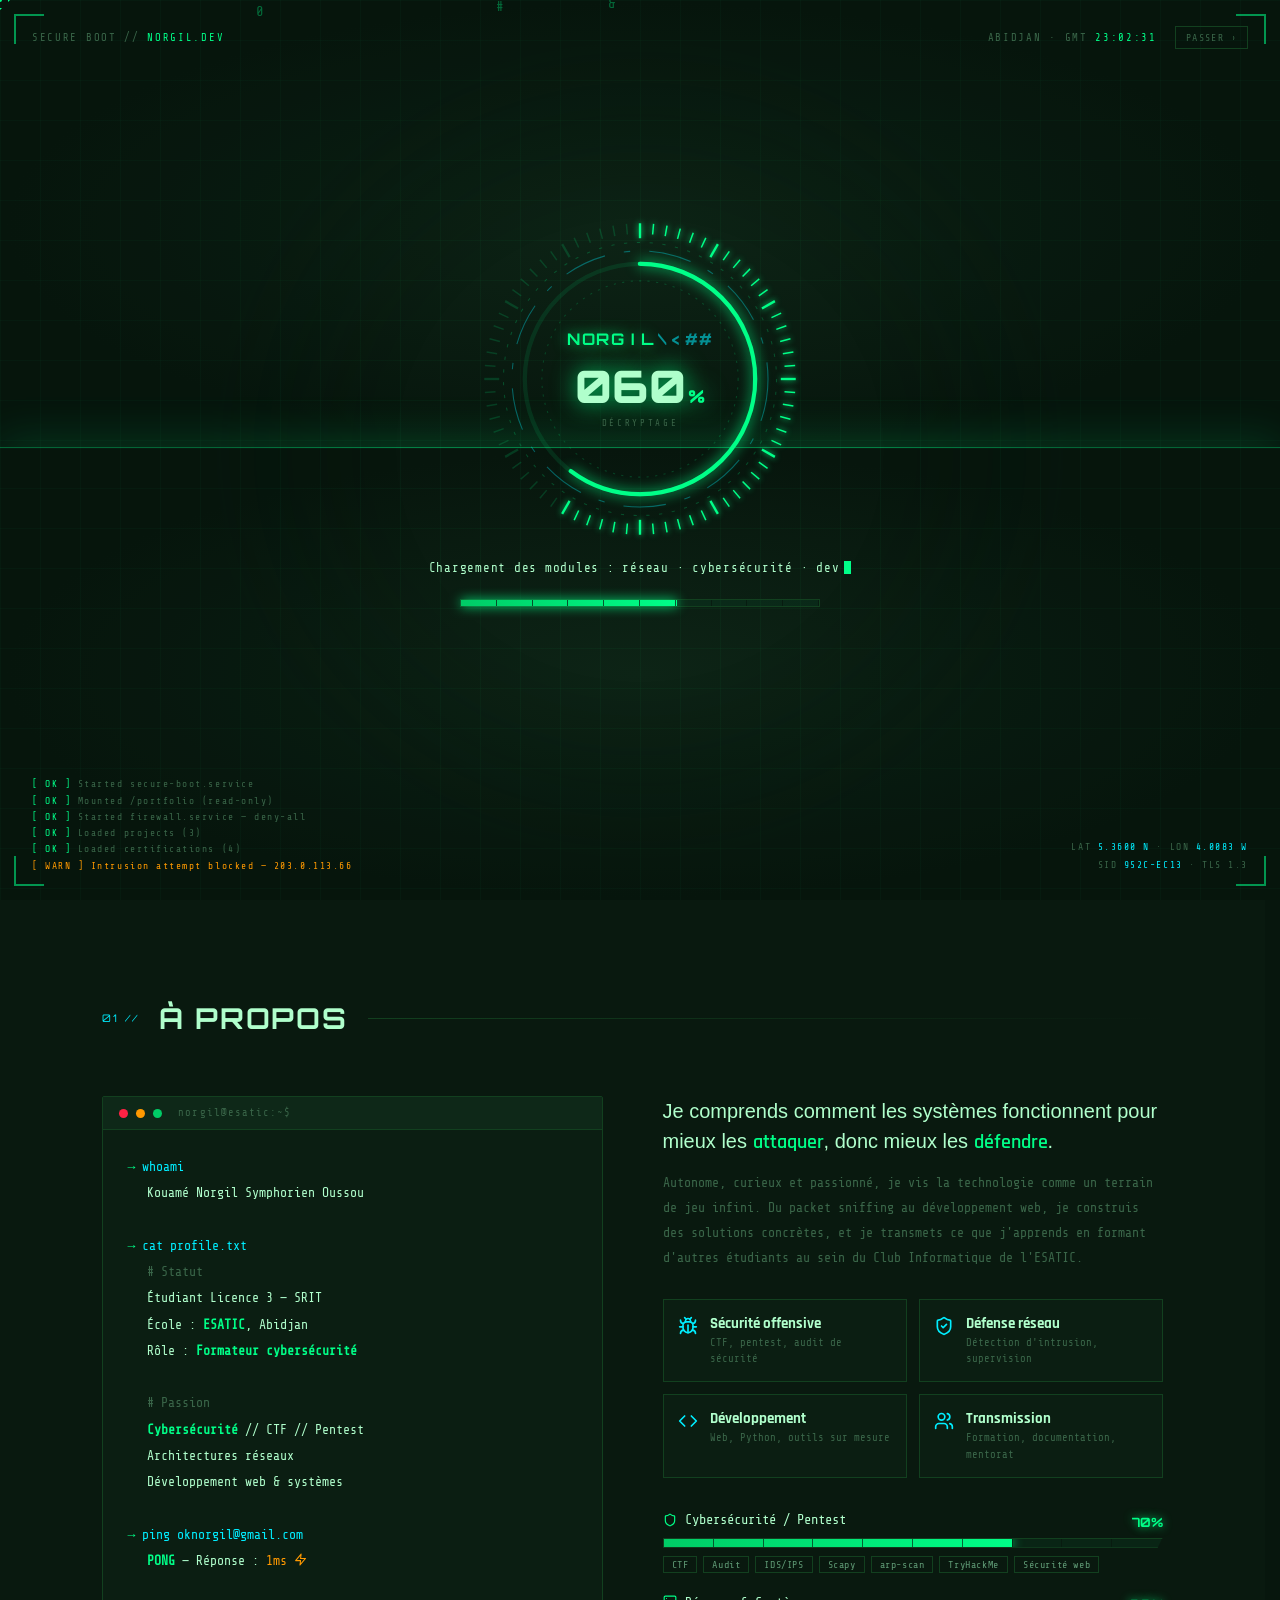
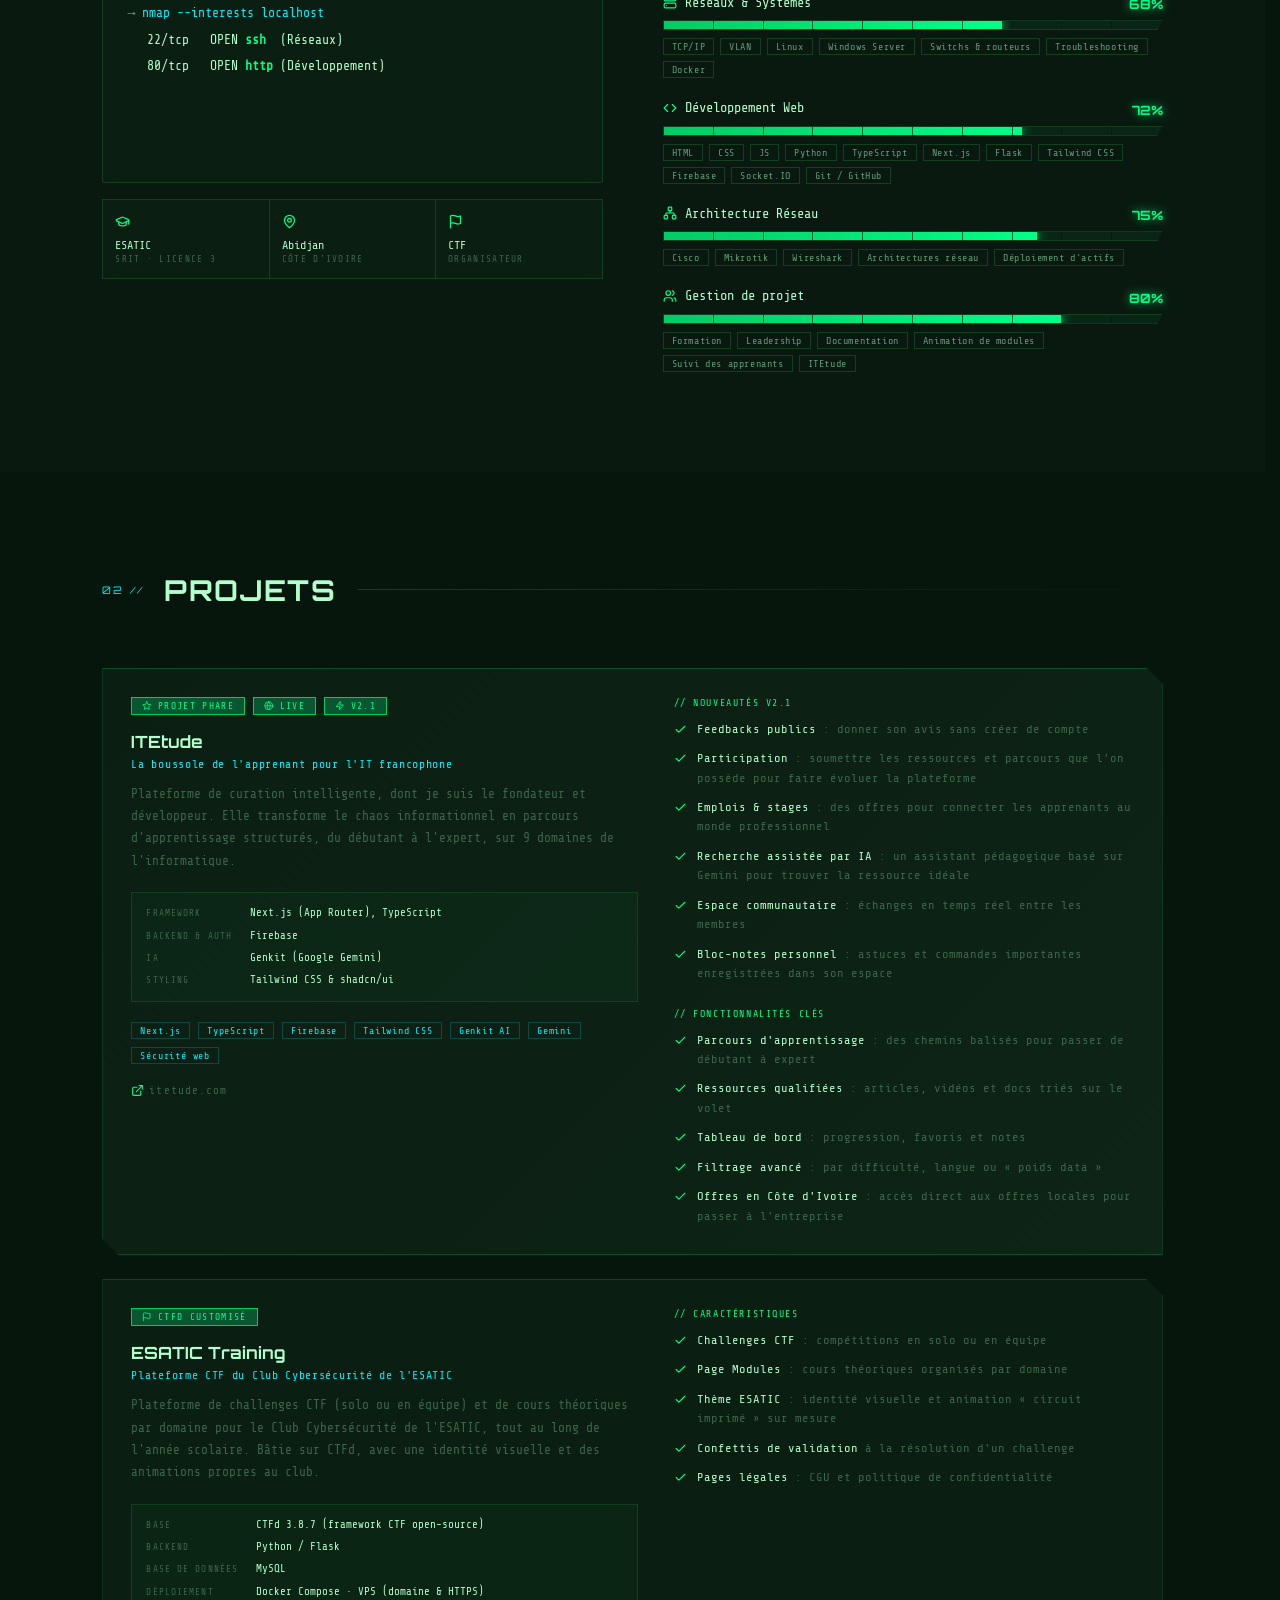
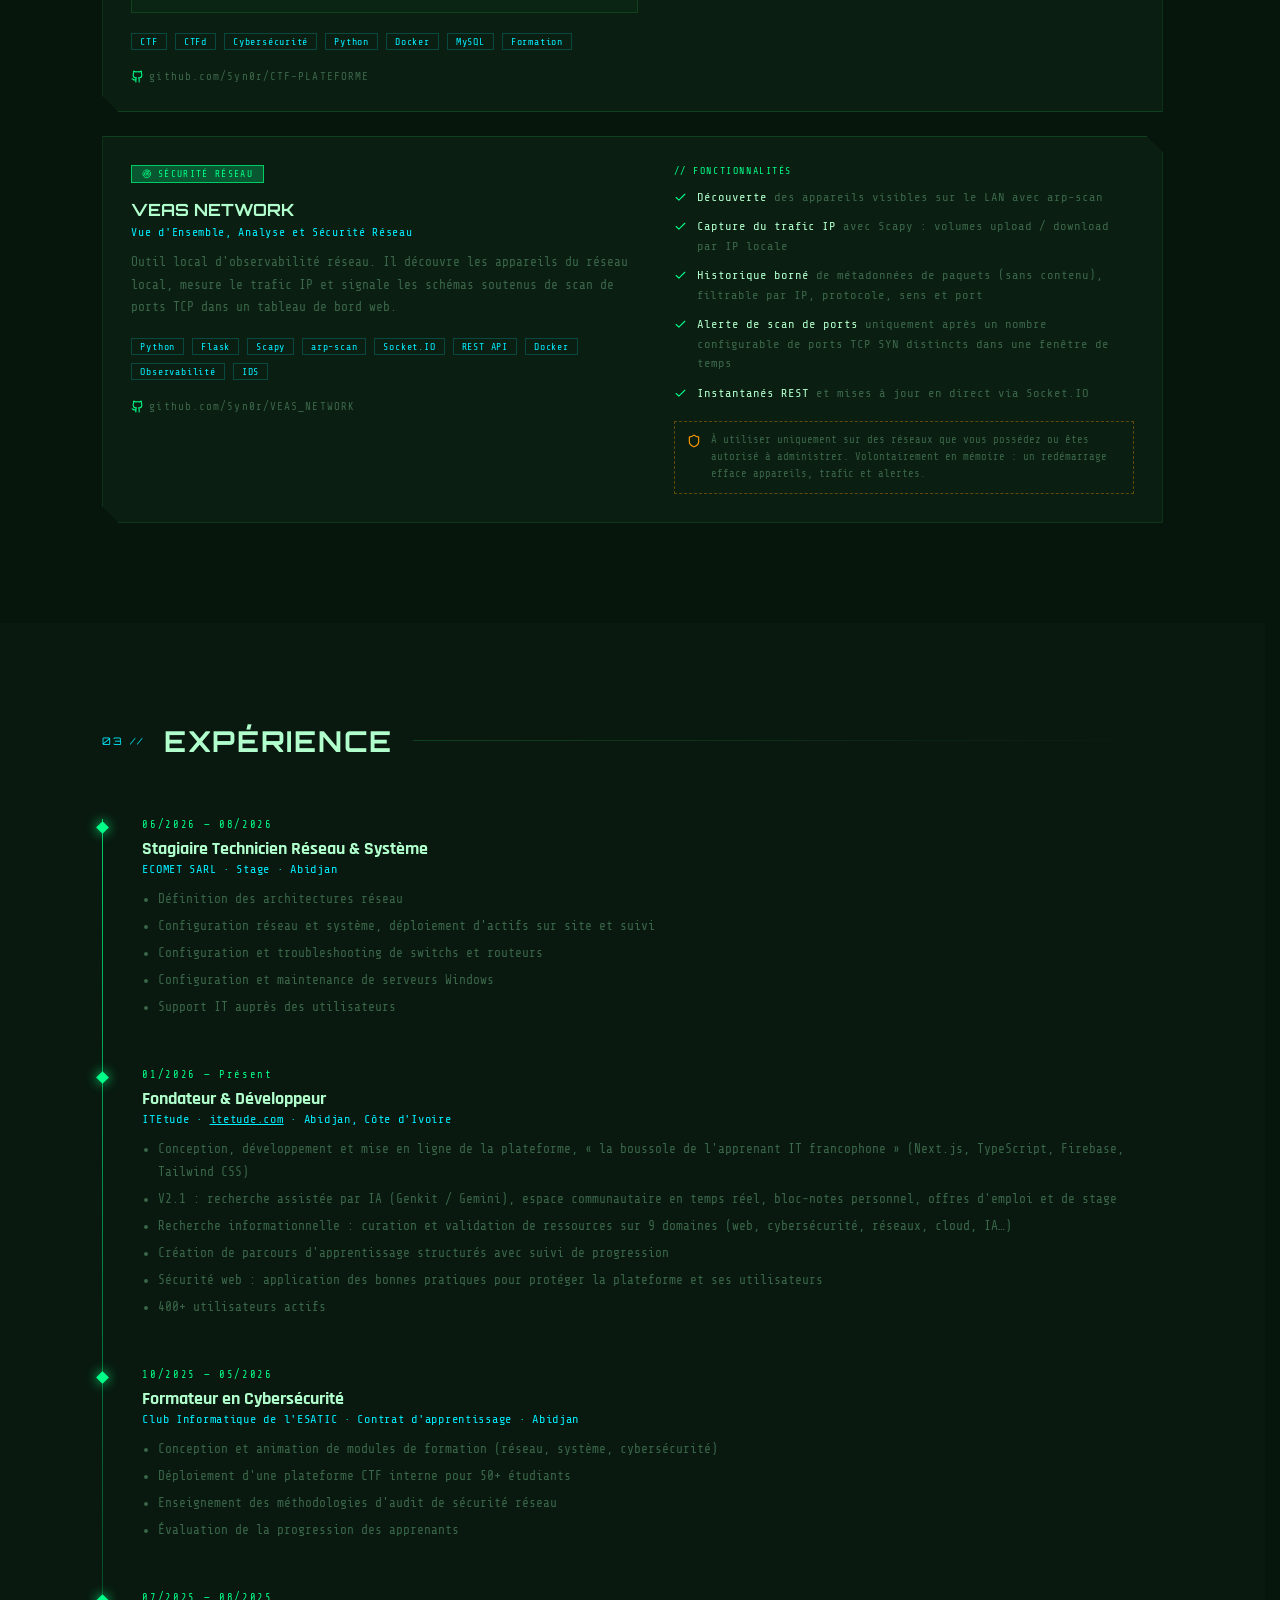
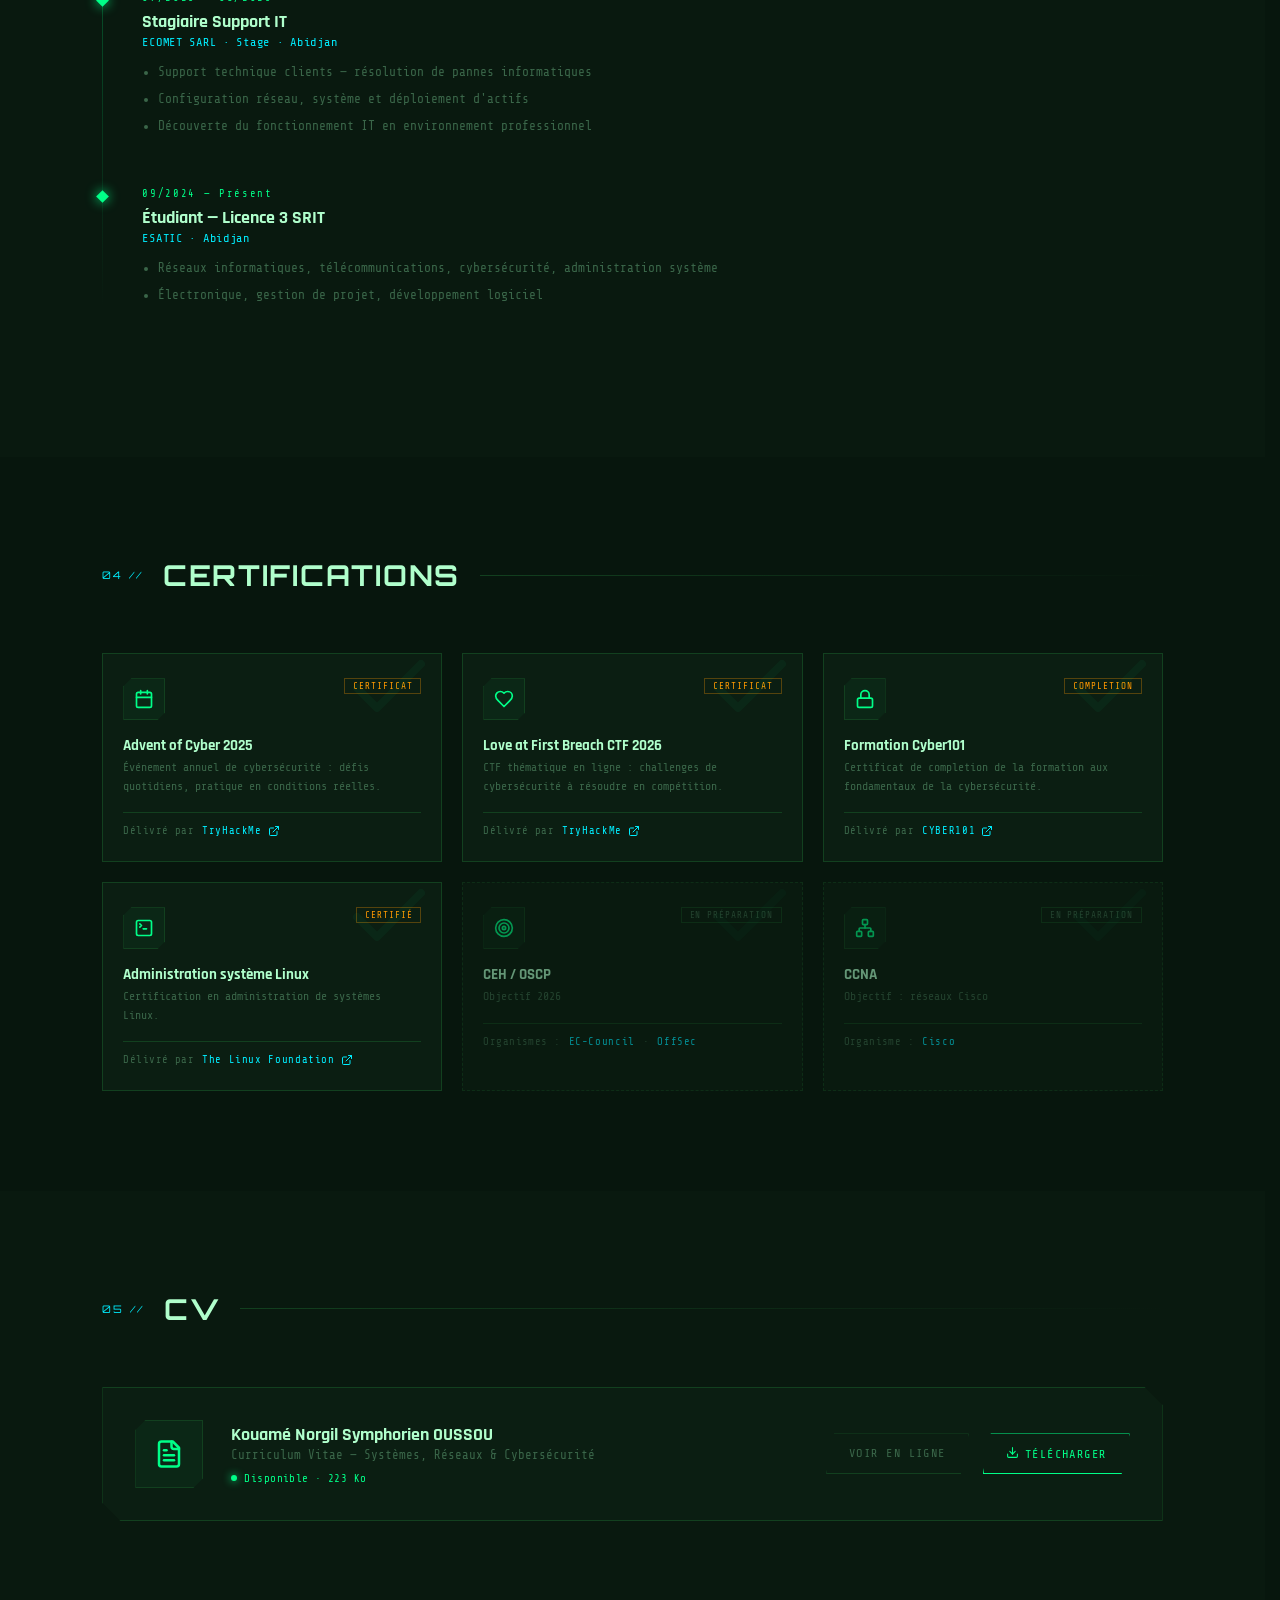
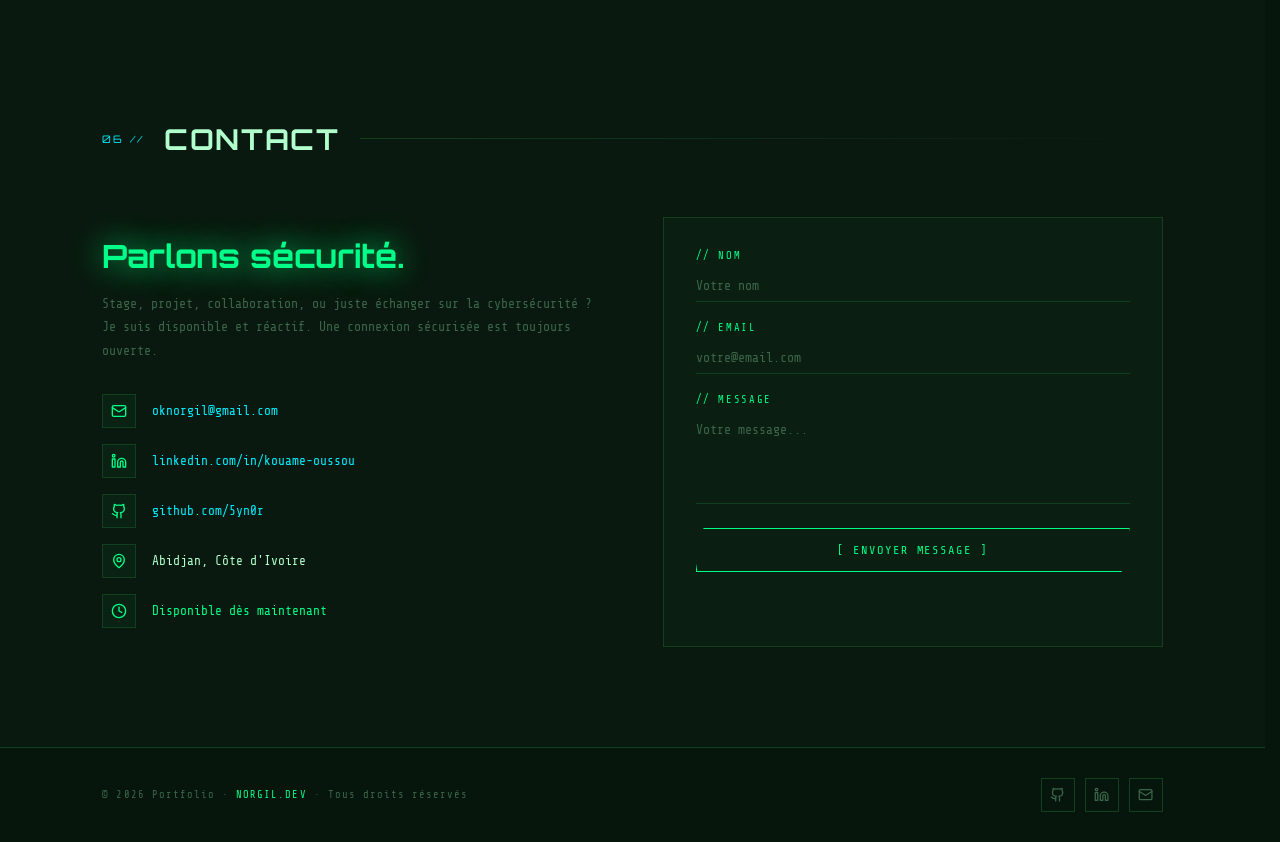
==== commit 47e1138b: "Update fmt.Println message from 'Hello' to 'Goodbye'" ====
--- a/index.html
+++ b/index.html
@@ -715,6 +715,64 @@
   font-size: 0.58rem; color: var(--orange);
   border: 1px solid rgba(255,153,0,0.3);
   padding: 2px 8px; letter-spacing: 0.1em; text-transform: uppercase;
+}
+
+/* ── CV ── */
+#cv { background: var(--bg2); }
+
+.cv-card {
+  display: flex; align-items: center; gap: 28px;
+  background: var(--panel);
+  border: 1px solid var(--border);
+  padding: 32px;
+  position: relative; overflow: hidden;
+  clip-path: polygon(0 0, calc(100% - 18px) 0, 100% 18px, 100% 100%, 18px 100%, 0 calc(100% - 18px));
+}
+.cv-card::before {
+  content: '';
+  position: absolute; top: 0; left: -100%;
+  width: 100%; height: 1px;
+  background: linear-gradient(90deg, transparent, var(--green), transparent);
+  animation: cvscan 4s linear infinite;
+}
+@keyframes cvscan { to { left: 100%; } }
+
+.cv-icon {
+  flex: none; width: 68px; height: 68px;
+  display: grid; place-items: center;
+  color: var(--green); border: 1px solid var(--border);
+  background: rgba(0,255,136,0.04);
+  clip-path: polygon(10px 0, 100% 0, 100% calc(100% - 10px), calc(100% - 10px) 100%, 0 100%, 0 10px);
+}
+.cv-icon .ic { width: 30px; height: 30px; }
+
+.cv-info { flex: 1; min-width: 0; }
+.cv-name {
+  font-family: 'Rajdhani', sans-serif; font-weight: 700;
+  font-size: 1.15rem; color: var(--text);
+}
+.cv-sub { font-size: 0.78rem; color: var(--dim); margin-top: 2px; }
+.cv-status {
+  display: flex; align-items: center; gap: 7px;
+  font-size: 0.68rem; letter-spacing: 0.04em; color: var(--dim); margin-top: 10px;
+}
+.cv-status i { width: 6px; height: 6px; border-radius: 50%; background: var(--dim); flex: none; }
+.cv-status.ready i { background: var(--green); box-shadow: 0 0 8px var(--green); animation: blink 1.4s infinite; }
+.cv-status.ready { color: var(--green); }
+.cv-status.wait i { background: var(--orange); animation: blink 1.4s infinite; }
+.cv-status.wait { color: var(--orange); }
+
+.cv-actions { display: flex; gap: 14px; flex: none; }
+.cv-actions .btn-primary, .cv-actions .btn-secondary { padding: 12px 22px; }
+.cv-actions .ic { width: 13px; height: 13px; margin-right: 6px; vertical-align: -1px; }
+.cv-actions [aria-disabled="true"] {
+  pointer-events: none; opacity: 0.35; border-style: dashed;
+}
+
+@media (max-width: 700px) {
+  .cv-card { flex-direction: column; align-items: flex-start; gap: 22px; padding: 26px 22px; }
+  .cv-actions { width: 100%; }
+  .cv-actions a { flex: 1; text-align: center; }
 }
 
 /* ── CONTACT ── */
@@ -1131,6 +1189,8 @@
   <symbol id="i-heart" viewBox="0 0 24 24"><path d="M19 14c1.49-1.46 3-3.21 3-5.5A5.5 5.5 0 0 0 16.5 3c-1.76 0-3 .5-4.5 2-1.5-1.5-2.74-2-4.5-2A5.5 5.5 0 0 0 2 8.5c0 2.3 1.5 4.05 3 5.5l7 7Z"/></symbol>
   <symbol id="i-x" viewBox="0 0 24 24"><path d="M18 6 6 18"/><path d="m6 6 12 12"/></symbol>
   <symbol id="i-radar" viewBox="0 0 24 24"><path d="M19.07 4.93A10 10 0 0 0 6.99 3.34"/><path d="M4 6h.01"/><path d="M2.29 9.62A10 10 0 1 0 21.31 8.35"/><path d="M16.24 7.76A6 6 0 1 0 8.23 16.67"/><path d="M12 18h.01"/><path d="M17.99 11.66A6 6 0 0 1 15.77 16.67"/><circle cx="12" cy="12" r="2"/><path d="m13.41 10.59 5.66-5.66"/></symbol>
+  <symbol id="i-file" viewBox="0 0 24 24"><path d="M15 2H6a2 2 0 0 0-2 2v16a2 2 0 0 0 2 2h12a2 2 0 0 0 2-2V7Z"/><path d="M14 2v4a2 2 0 0 0 2 2h4"/><path d="M10 9H8"/><path d="M16 13H8"/><path d="M16 17H8"/></symbol>
+  <symbol id="i-download" viewBox="0 0 24 24"><path d="M21 15v4a2 2 0 0 1-2 2H5a2 2 0 0 1-2-2v-4"/><polyline points="7 10 12 15 17 10"/><line x1="12" x2="12" y1="15" y2="3"/></symbol>
 </svg>
 
 <!-- LOADER : séquence de démarrage sécurisé -->
@@ -1198,6 +1258,7 @@
     <a href="#projects">Projets</a>
     <a href="#experience">Expérience</a>
     <a href="#certs">Certifications</a>
+    <a href="#cv">CV</a>
     <a href="#contact">Contact</a>
   </div>
   <div class="nav-status">
@@ -1209,7 +1270,7 @@
 
 <!-- HERO -->
 <section id="hero">
-  <div class="hero-tag">[ ÉTUDIANT SYSTÈMES &amp; RÉSEAUX · CYBERSÉCURITÉ · DEV ]</div>
+  <div class="hero-tag">[ ÉTUDIANT SRIT · CYBERSÉCURITÉ · DEV ]</div>
   <h1 class="hero-name">
     <span style="color: var(--cyan); font-size: 0.6em; font-weight:400;">Kouamé</span><br>
     <span class="glitch" data-text="NORGIL">NORGIL</span><br>
@@ -1219,7 +1280,7 @@
     <em>Hacker éthique</em> · Architecte réseau · Développeur
   </p>
   <p class="hero-desc">
-    Étudiant en Licence de Systèmes &amp; Réseaux à l'ESATIC, Abidjan.<br>
+    Étudiant en Licence 3 Systèmes, Réseaux Informatique &amp; Télécommunication (SRIT) à l'ESATIC, Abidjan.<br>
     Je construis des systèmes, je casse des défenses, je défends des réseaux.<br>
     La cybersécurité n'est pas juste mon métier — c'est ma passion.
   </p>
@@ -1288,7 +1349,7 @@
           <br>
           <div><span class="t-prompt">→ </span><span class="t-cmd">cat profile.txt</span></div>
           <div class="t-output"><span class="t-comment"># Statut</span></div>
-          <div class="t-output">Étudiant Licence — Systèmes &amp; Réseaux</div>
+          <div class="t-output">Étudiant Licence 3 — SRIT</div>
           <div class="t-output">École : <span class="t-highlight">ESATIC</span>, Abidjan</div>
           <div class="t-output">Rôle  : <span class="t-highlight">Formateur cybersécurité</span></div>
           <br>
@@ -1313,7 +1374,7 @@
         <div class="fact">
           <svg class="ic"><use href="#i-cap"/></svg>
           <div class="fact-val">ESATIC</div>
-          <div class="fact-label">Systèmes &amp; Réseaux</div>
+          <div class="fact-label">SRIT · Licence 3</div>
         </div>
         <div class="fact">
           <svg class="ic"><use href="#i-pin"/></svg>
@@ -1486,30 +1547,41 @@
     <div class="project-card wide">
       <div class="wide-grid">
         <div>
-          <div class="project-badge"><svg class="ic"><use href="#i-globe"/></svg>Live</div>
-          <div class="project-name">CTF-ESATIC Platform</div>
-          <div class="project-sub">Plateforme Capture The Flag du Club Informatique</div>
+          <div class="project-badge"><svg class="ic"><use href="#i-flag"/></svg>CTFd customisé</div>
+          <div class="project-name">ESATIC Training</div>
+          <div class="project-sub">Plateforme CTF du Club Cybersécurité de l'ESATIC</div>
           <div class="project-desc">
-            Plateforme développée et déployée pour le Club Informatique de l'ESATIC. Elle permet aux étudiants
-            de s'entraîner en interne aux challenges de cybersécurité.
+            Plateforme de challenges CTF (solo ou en équipe) et de cours théoriques par domaine pour le Club
+            Cybersécurité de l'ESATIC, tout au long de l'année scolaire. Bâtie sur CTFd, avec une identité
+            visuelle et des animations propres au club.
           </div>
+          <dl class="stack-list">
+            <dt>Base</dt><dd>CTFd 3.8.7 (framework CTF open-source)</dd>
+            <dt>Backend</dt><dd>Python / Flask</dd>
+            <dt>Base de données</dt><dd>MySQL</dd>
+            <dt>Déploiement</dt><dd>Docker Compose · VPS (domaine &amp; HTTPS)</dd>
+          </dl>
           <div class="project-tags">
             <span class="tag">CTF</span>
+            <span class="tag">CTFd</span>
             <span class="tag">Cybersécurité</span>
-            <span class="tag">Web App</span>
-            <span class="tag">Vercel</span>
+            <span class="tag">Python</span>
+            <span class="tag">Docker</span>
+            <span class="tag">MySQL</span>
             <span class="tag">Formation</span>
           </div>
           <div class="project-links">
-            <a href="https://ctf-esatic.vercel.app" target="_blank" class="proj-link" rel="noopener"><svg class="ic"><use href="#i-ext"/></svg>ctf-esatic.vercel.app</a>
+            <a href="https://github.com/5yn0r/CTF-PLATEFORME" target="_blank" class="proj-link" rel="noopener"><svg class="ic"><use href="#i-github"/></svg>github.com/5yn0r/CTF-PLATEFORME</a>
           </div>
         </div>
         <div>
           <div class="feature-title">// Caractéristiques</div>
           <ul class="feature-list">
-            <li><svg class="ic"><use href="#i-check"/></svg><span><b>Challenges variés</b> : forensics, web, cryptographie, reverse engineering</span></li>
-            <li><svg class="ic"><use href="#i-check"/></svg><span><b>Scoring en temps réel</b> et infrastructure complète</span></li>
-            <li><svg class="ic"><use href="#i-check"/></svg><span><b>Usage en formation</b> : déployée pour 50+ étudiants du club</span></li>
+            <li><svg class="ic"><use href="#i-check"/></svg><span><b>Challenges CTF</b> : compétitions en solo ou en équipe</span></li>
+            <li><svg class="ic"><use href="#i-check"/></svg><span><b>Page Modules</b> : cours théoriques organisés par domaine</span></li>
+            <li><svg class="ic"><use href="#i-check"/></svg><span><b>Thème ESATIC</b> : identité visuelle et animation « circuit imprimé » sur mesure</span></li>
+            <li><svg class="ic"><use href="#i-check"/></svg><span><b>Confettis de validation</b> à la résolution d'un challenge</span></li>
+            <li><svg class="ic"><use href="#i-check"/></svg><span><b>Pages légales</b> : CGU et politique de confidentialité</span></li>
           </ul>
         </div>
       </div>
@@ -1625,10 +1697,10 @@
     <div class="timeline-item">
       <div class="timeline-dot"></div>
       <div class="tl-date">09/2024 — Présent</div>
-      <div class="tl-role">Étudiant — Licence Systèmes &amp; Réseaux</div>
+      <div class="tl-role">Étudiant — Licence 3 SRIT</div>
       <div class="tl-org">ESATIC · Abidjan</div>
       <ul class="tl-desc">
-        <li>Réseaux informatiques, cybersécurité, administration système</li>
+        <li>Réseaux informatiques, télécommunications, cybersécurité, administration système</li>
         <li>Électronique, gestion de projet, développement logiciel</li>
       </ul>
     </div>
@@ -1702,10 +1774,32 @@
   </div>
 </section>
 
+<!-- CV -->
+<section id="cv">
+  <div class="section-header">
+    <span class="section-num">05 //</span>
+    <h2 class="section-title">CV</h2>
+    <div class="section-line"></div>
+  </div>
+
+  <div class="cv-card">
+    <div class="cv-icon"><svg class="ic"><use href="#i-file"/></svg></div>
+    <div class="cv-info">
+      <div class="cv-name">Kouamé Norgil Symphorien OUSSOU</div>
+      <div class="cv-sub">Curriculum Vitae — Systèmes, Réseaux &amp; Cybersécurité</div>
+      <div class="cv-status" id="cvStatus"><i></i><span>Vérification de la disponibilité...</span></div>
+    </div>
+    <div class="cv-actions">
+      <a href="cv.pdf" target="_blank" rel="noopener" class="btn-secondary" id="cvView">Voir en ligne</a>
+      <a href="cv.pdf" download="Kouame-Norgil-Oussou-CV.pdf" class="btn-primary" id="cvDownload"><svg class="ic"><use href="#i-download"/></svg>Télécharger</a>
+    </div>
+  </div>
+</section>
+
 <!-- CONTACT -->
 <section id="contact">
   <div class="section-header">
-    <span class="section-num">05 //</span>
+    <span class="section-num">06 //</span>
     <h2 class="section-title">CONTACT</h2>
     <div class="section-line"></div>
   </div>
@@ -2059,6 +2153,34 @@
 }, { rootMargin: '-45% 0px -50% 0px' });
 document.querySelectorAll('section[id]').forEach(s => navObs.observe(s));
 
+// ── CV : vérifie que le fichier est bien en ligne avant de proposer les liens ──
+(function () {
+  const status = document.getElementById('cvStatus');
+  const viewBtn = document.getElementById('cvView');
+  const dlBtn = document.getElementById('cvDownload');
+  if (!status) return;
+  const setStatus = (cls, txt) => { status.className = 'cv-status ' + cls; status.querySelector('span').textContent = txt; };
+  const disable = a => { a.setAttribute('aria-disabled', 'true'); a.removeAttribute('href'); a.removeAttribute('download'); };
+
+  fetch(viewBtn.getAttribute('href'), { method: 'HEAD', cache: 'no-store' })
+    .then(res => {
+      const type = res.headers.get('content-type') || '';
+      if (!res.ok || (type && !type.includes('pdf'))) throw new Error('missing');
+      const len = parseInt(res.headers.get('content-length') || '0', 10);
+      const size = !len ? '' : len < 1024 * 1024
+        ? ' · ' + Math.max(1, Math.round(len / 1024)) + ' Ko'
+        : ' · ' + (len / 1024 / 1024).toFixed(1) + ' Mo';
+      setStatus('ready', 'Disponible' + size);
+    })
+    .catch(() => {
+      // hors-ligne, CORS local (file://) ou fichier pas encore déposé : on n'affirme rien à tort,
+      // on désactive juste les liens plutôt que de rediriger vers une page 404
+      if (location.protocol === 'file:') { setStatus('', 'Aperçu local — non vérifiable'); return; }
+      setStatus('wait', 'CV en cours de mise à jour — écris-moi directement');
+      disable(viewBtn); disable(dlBtn);
+    });
+})();
+
 // ── HERO : SIMULATION RÉSEAU ──
 // Architecture : Internet → FIREWALL (périmètre) → { DMZ (web) | LAN (switch → postes, AD, Wi-Fi) }
 // Une sonde VEAS IDS reçoit une copie miroir (TAP) du trafic du firewall et du switch.
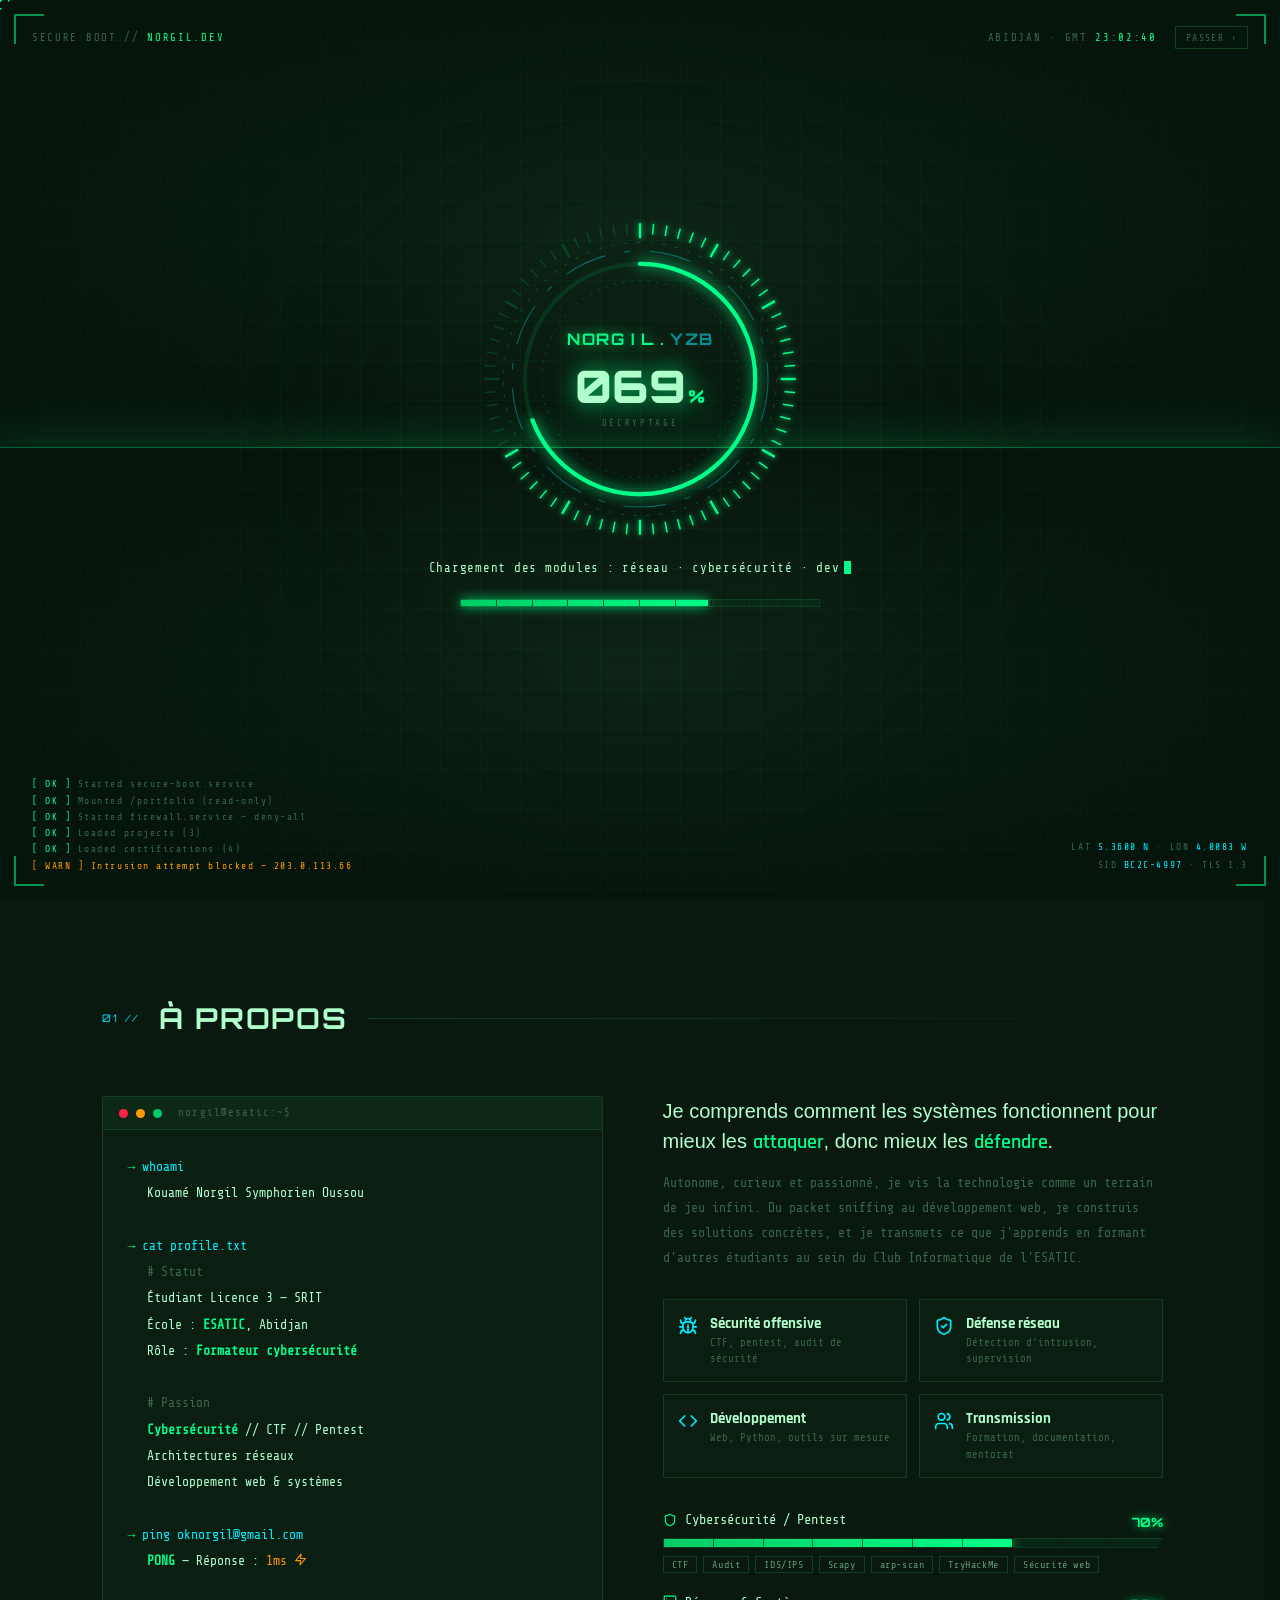
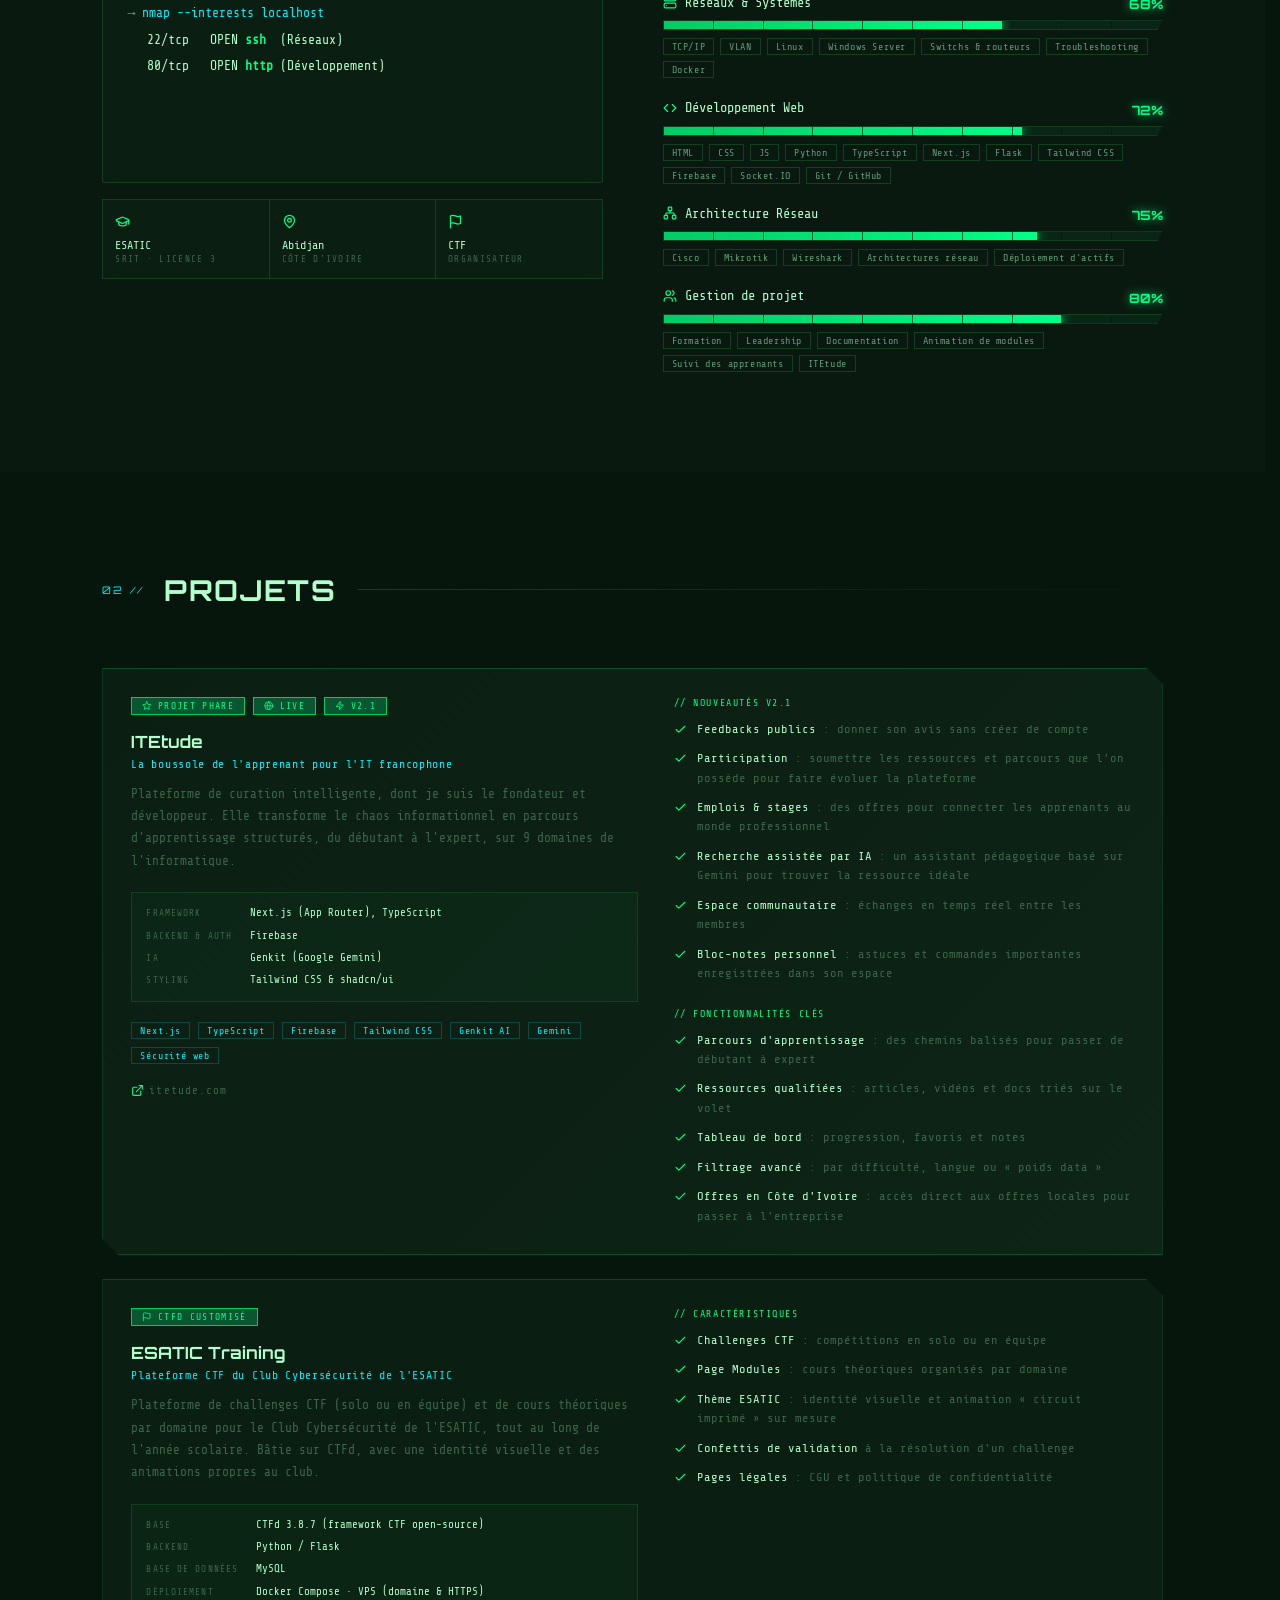
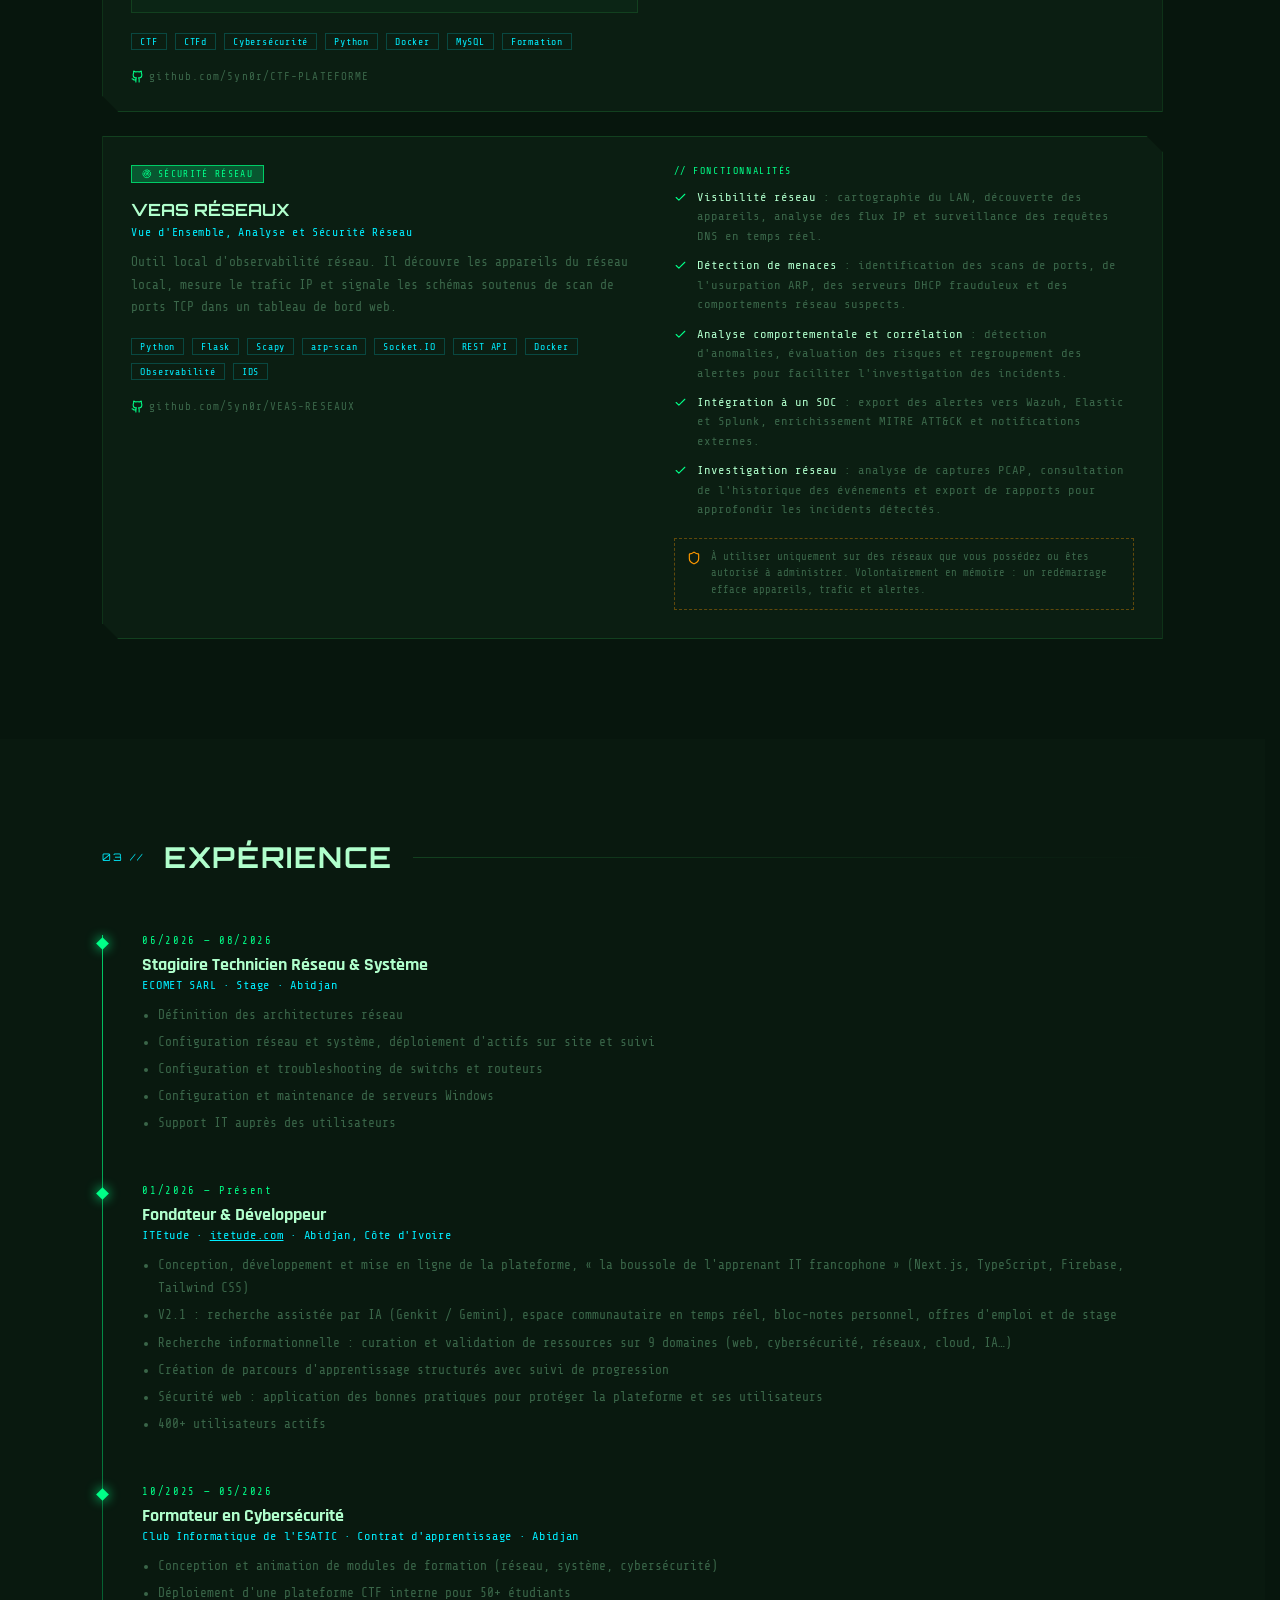
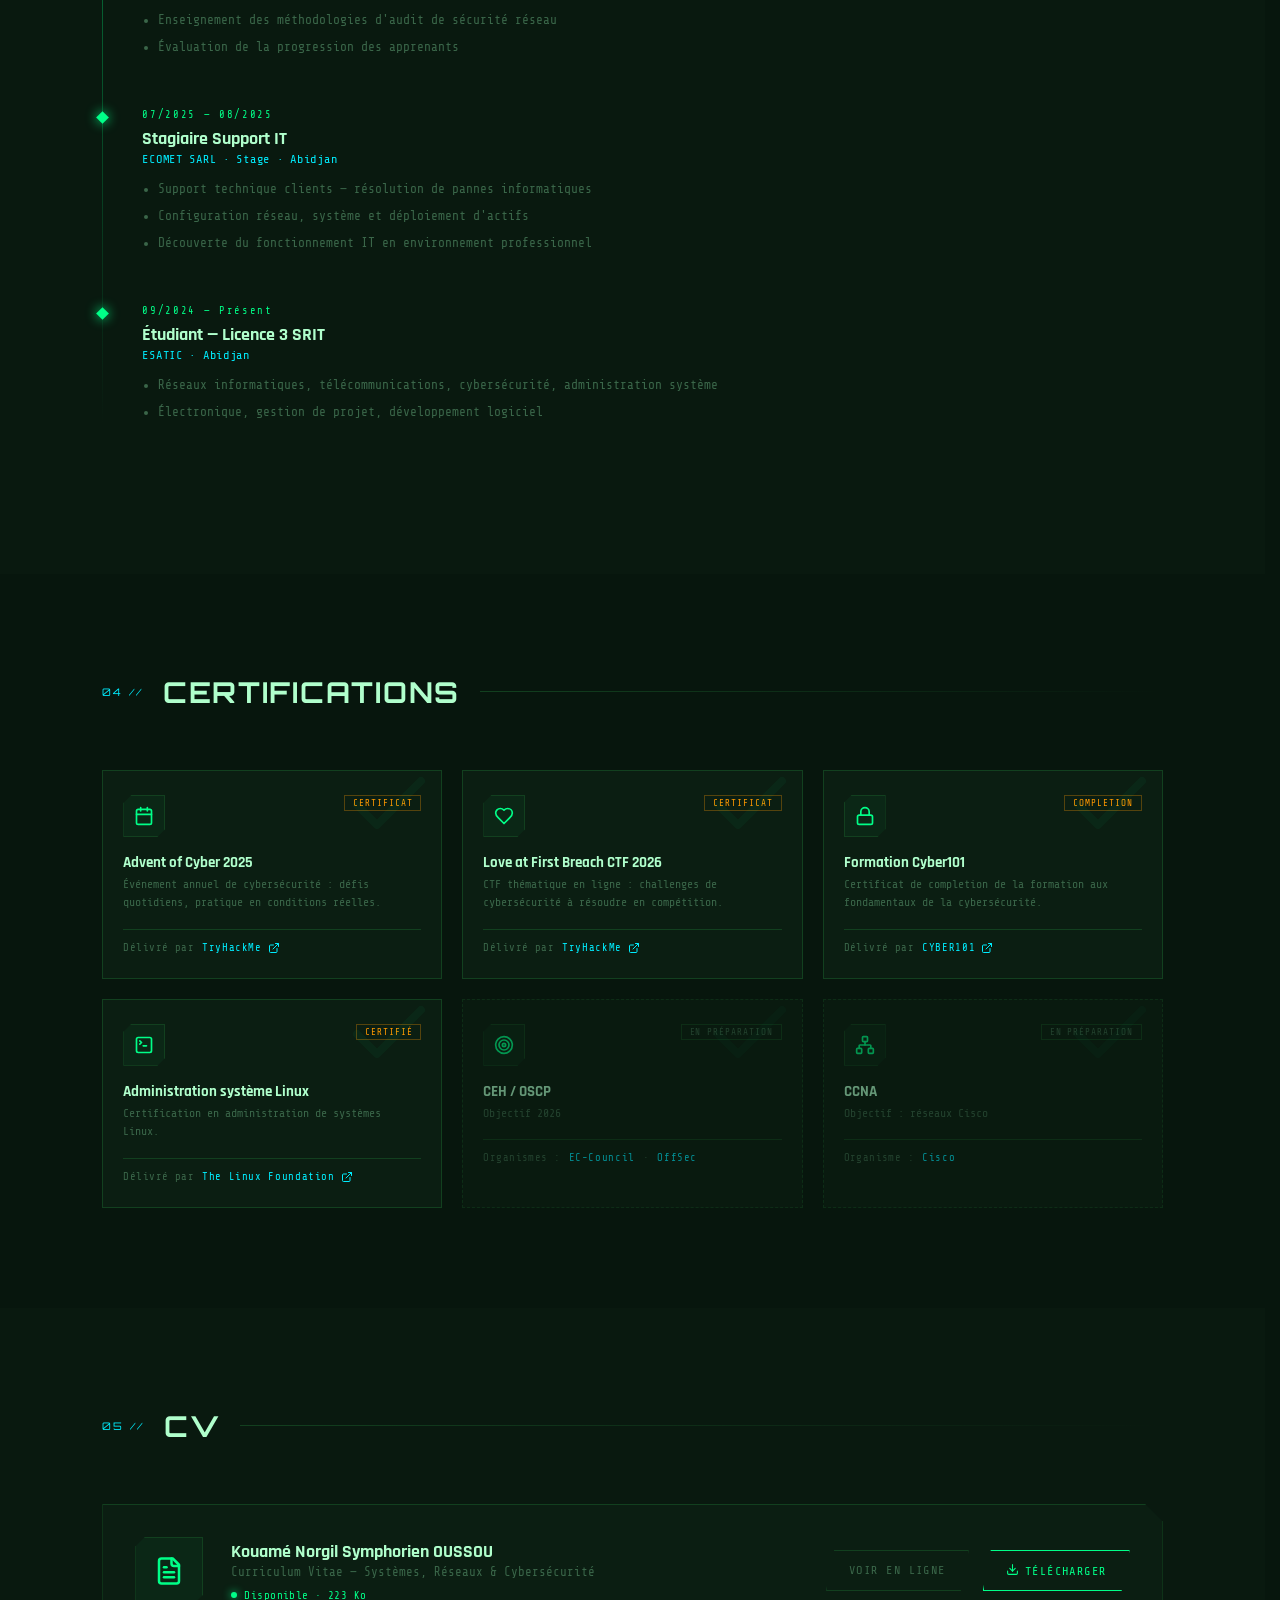
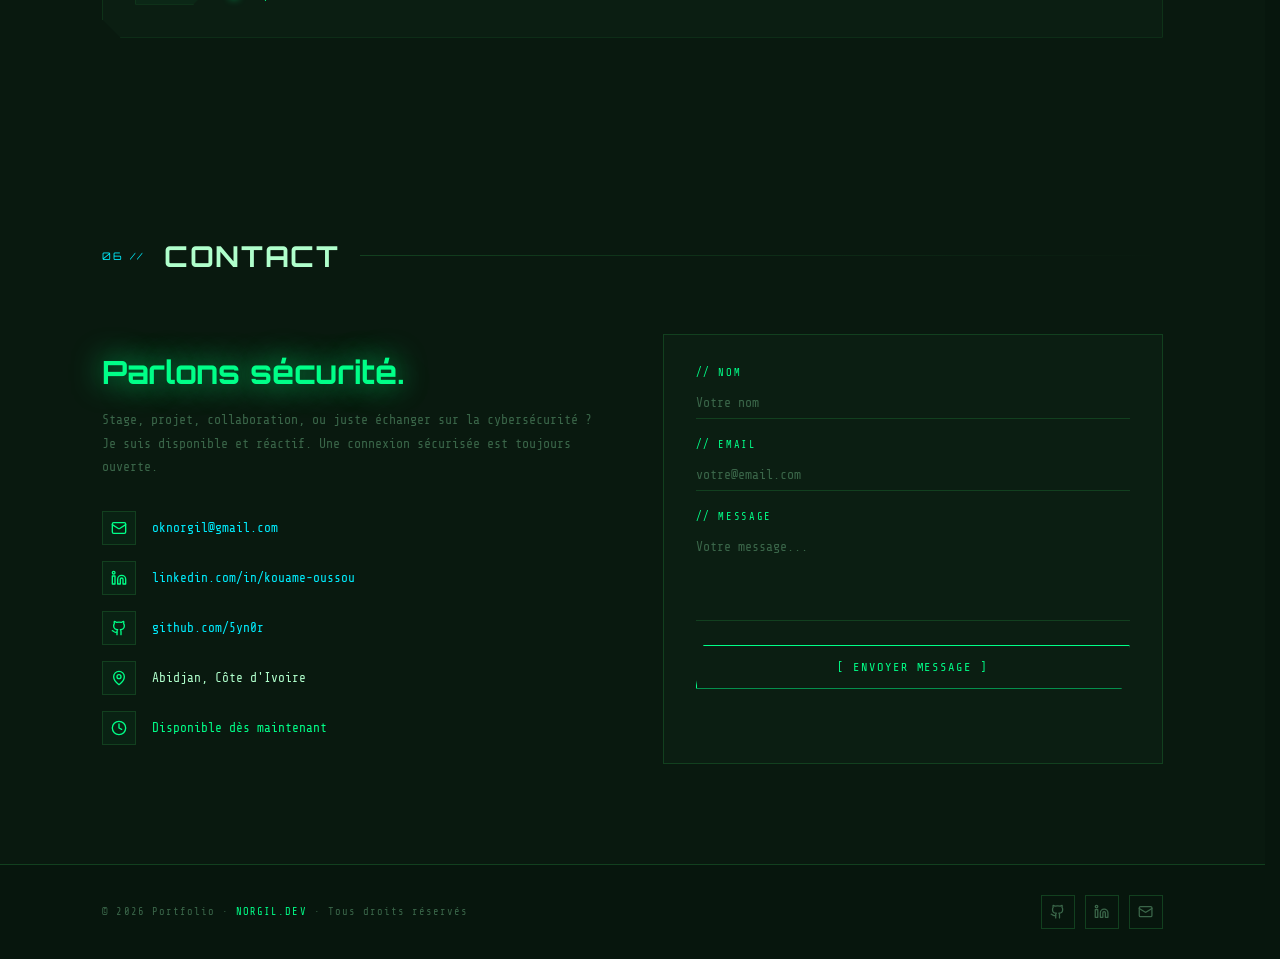
==== commit d03ae14b: "fix: présentation de VEAS RÉSEAUX" ====
--- a/index.html
+++ b/index.html
@@ -1591,7 +1591,7 @@
       <div class="wide-grid">
         <div>
           <div class="project-badge"><svg class="ic"><use href="#i-radar"/></svg>Sécurité réseau</div>
-          <div class="project-name">VEAS NETWORK</div>
+          <div class="project-name">VEAS RÉSEAUX</div>
           <div class="project-sub">Vue d'Ensemble, Analyse et Sécurité Réseau</div>
           <div class="project-desc">
             Outil local d'observabilité réseau. Il découvre les appareils du réseau local, mesure le trafic IP
@@ -1609,17 +1609,32 @@
             <span class="tag">IDS</span>
           </div>
           <div class="project-links">
-            <a href="https://github.com/5yn0r/VEAS_NETWORK" target="_blank" class="proj-link" rel="noopener"><svg class="ic"><use href="#i-github"/></svg>github.com/5yn0r/VEAS_NETWORK</a>
+            <a href="https://github.com/5yn0r/VEAS-RESEAUX" target="_blank" class="proj-link" rel="noopener"><svg class="ic"><use href="#i-github"/></svg>github.com/5yn0r/VEAS-RESEAUX</a>
           </div>
         </div>
         <div>
           <div class="feature-title">// Fonctionnalités</div>
           <ul class="feature-list">
-            <li><svg class="ic"><use href="#i-check"/></svg><span><b>Découverte</b> des appareils visibles sur le LAN avec arp-scan</span></li>
-            <li><svg class="ic"><use href="#i-check"/></svg><span><b>Capture du trafic IP</b> avec Scapy : volumes upload / download par IP locale</span></li>
-            <li><svg class="ic"><use href="#i-check"/></svg><span><b>Historique borné</b> de métadonnées de paquets (sans contenu), filtrable par IP, protocole, sens et port</span></li>
-            <li><svg class="ic"><use href="#i-check"/></svg><span><b>Alerte de scan de ports</b> uniquement après un nombre configurable de ports TCP SYN distincts dans une fenêtre de temps</span></li>
-            <li><svg class="ic"><use href="#i-check"/></svg><span><b>Instantanés REST</b> et mises à jour en direct via Socket.IO</span></li>
+<li>
+  <svg class="ic"><use href="#i-check"/></svg>
+  <span><b>Visibilité réseau</b> : cartographie du LAN, découverte des appareils, analyse des flux IP et surveillance des requêtes DNS en temps réel.</span>
+</li>
+<li>
+  <svg class="ic"><use href="#i-check"/></svg>
+  <span><b>Détection de menaces</b> : identification des scans de ports, de l'usurpation ARP, des serveurs DHCP frauduleux et des comportements réseau suspects.</span>
+</li>
+<li>
+  <svg class="ic"><use href="#i-check"/></svg>
+  <span><b>Analyse comportementale et corrélation</b> : détection d'anomalies, évaluation des risques et regroupement des alertes pour faciliter l'investigation des incidents.</span>
+</li>
+<li>
+  <svg class="ic"><use href="#i-check"/></svg>
+  <span><b>Intégration à un SOC</b> : export des alertes vers Wazuh, Elastic et Splunk, enrichissement MITRE ATT&CK et notifications externes.</span>
+</li>
+<li>
+  <svg class="ic"><use href="#i-check"/></svg>
+  <span><b>Investigation réseau</b> : analyse de captures PCAP, consultation de l'historique des événements et export de rapports pour approfondir les incidents détectés.</span>
+</li>
           </ul>
           <div class="project-note">
             <svg class="ic"><use href="#i-shield"/></svg>
